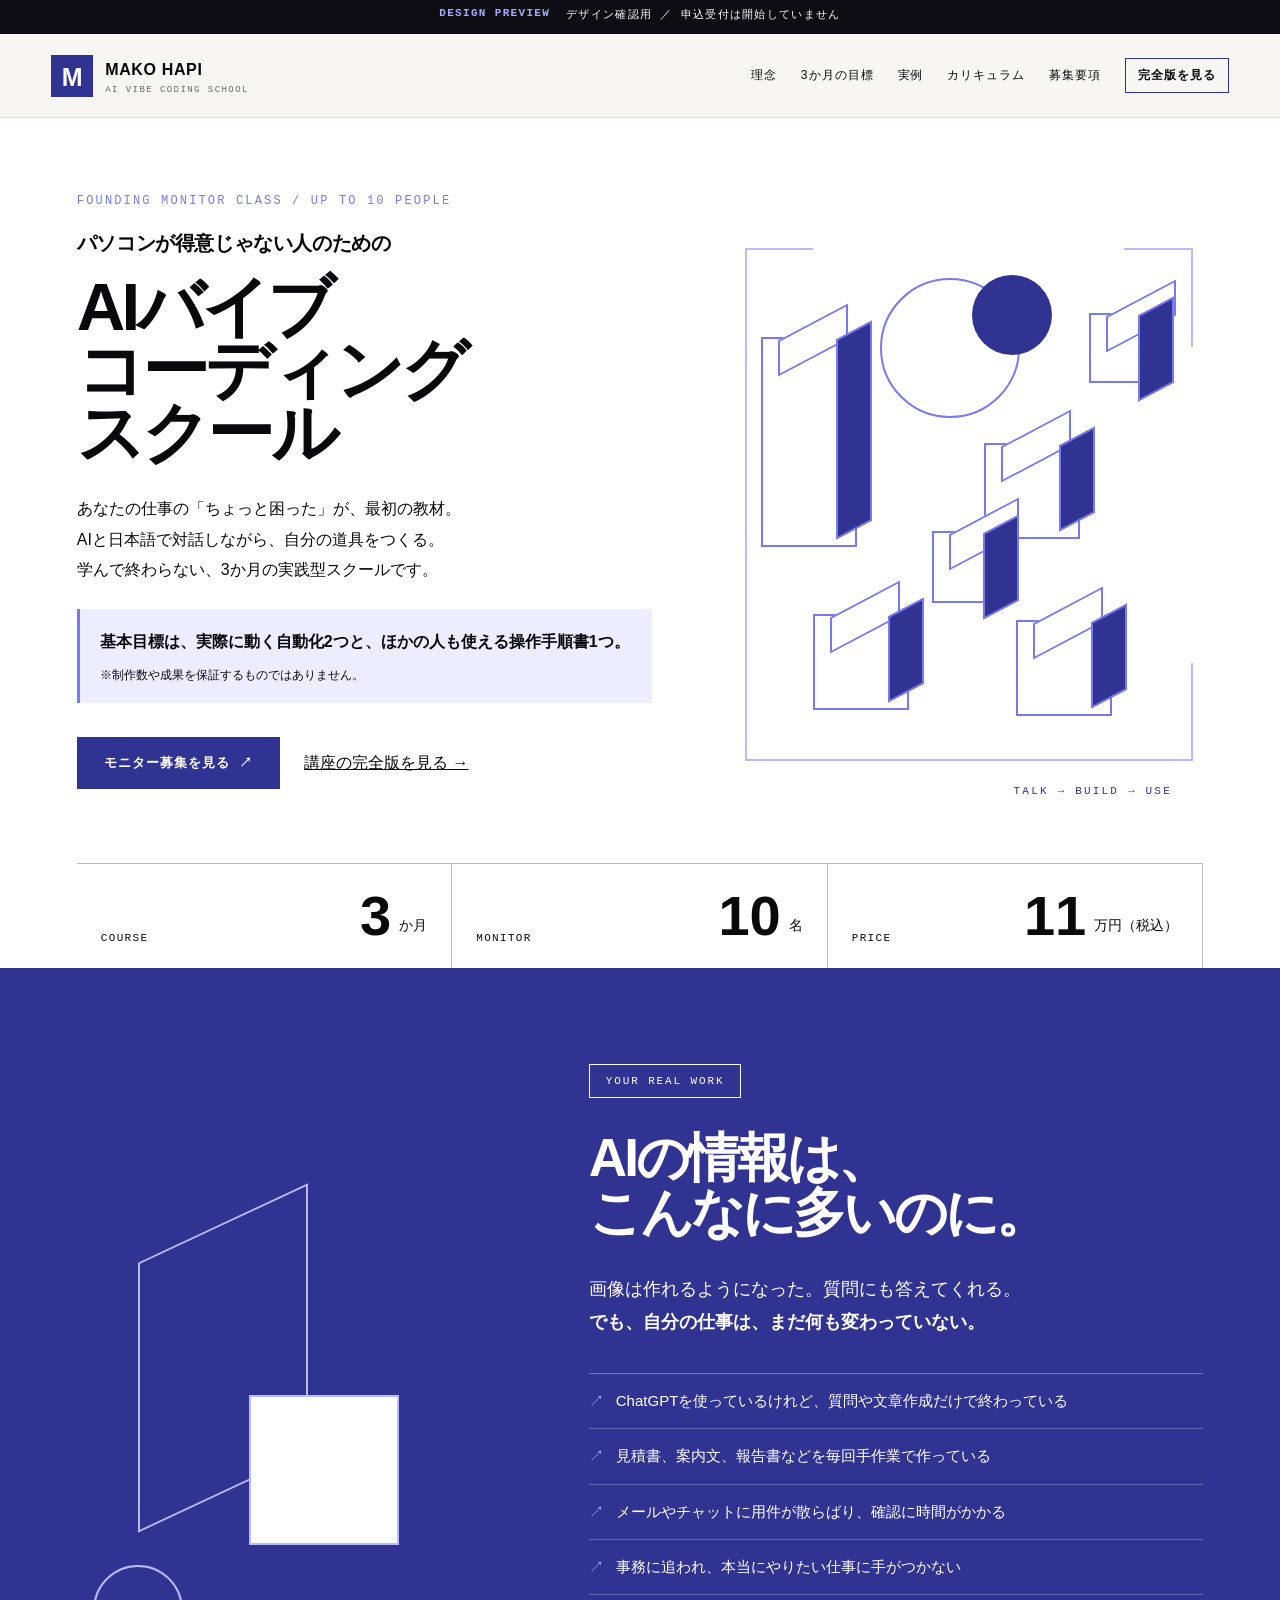
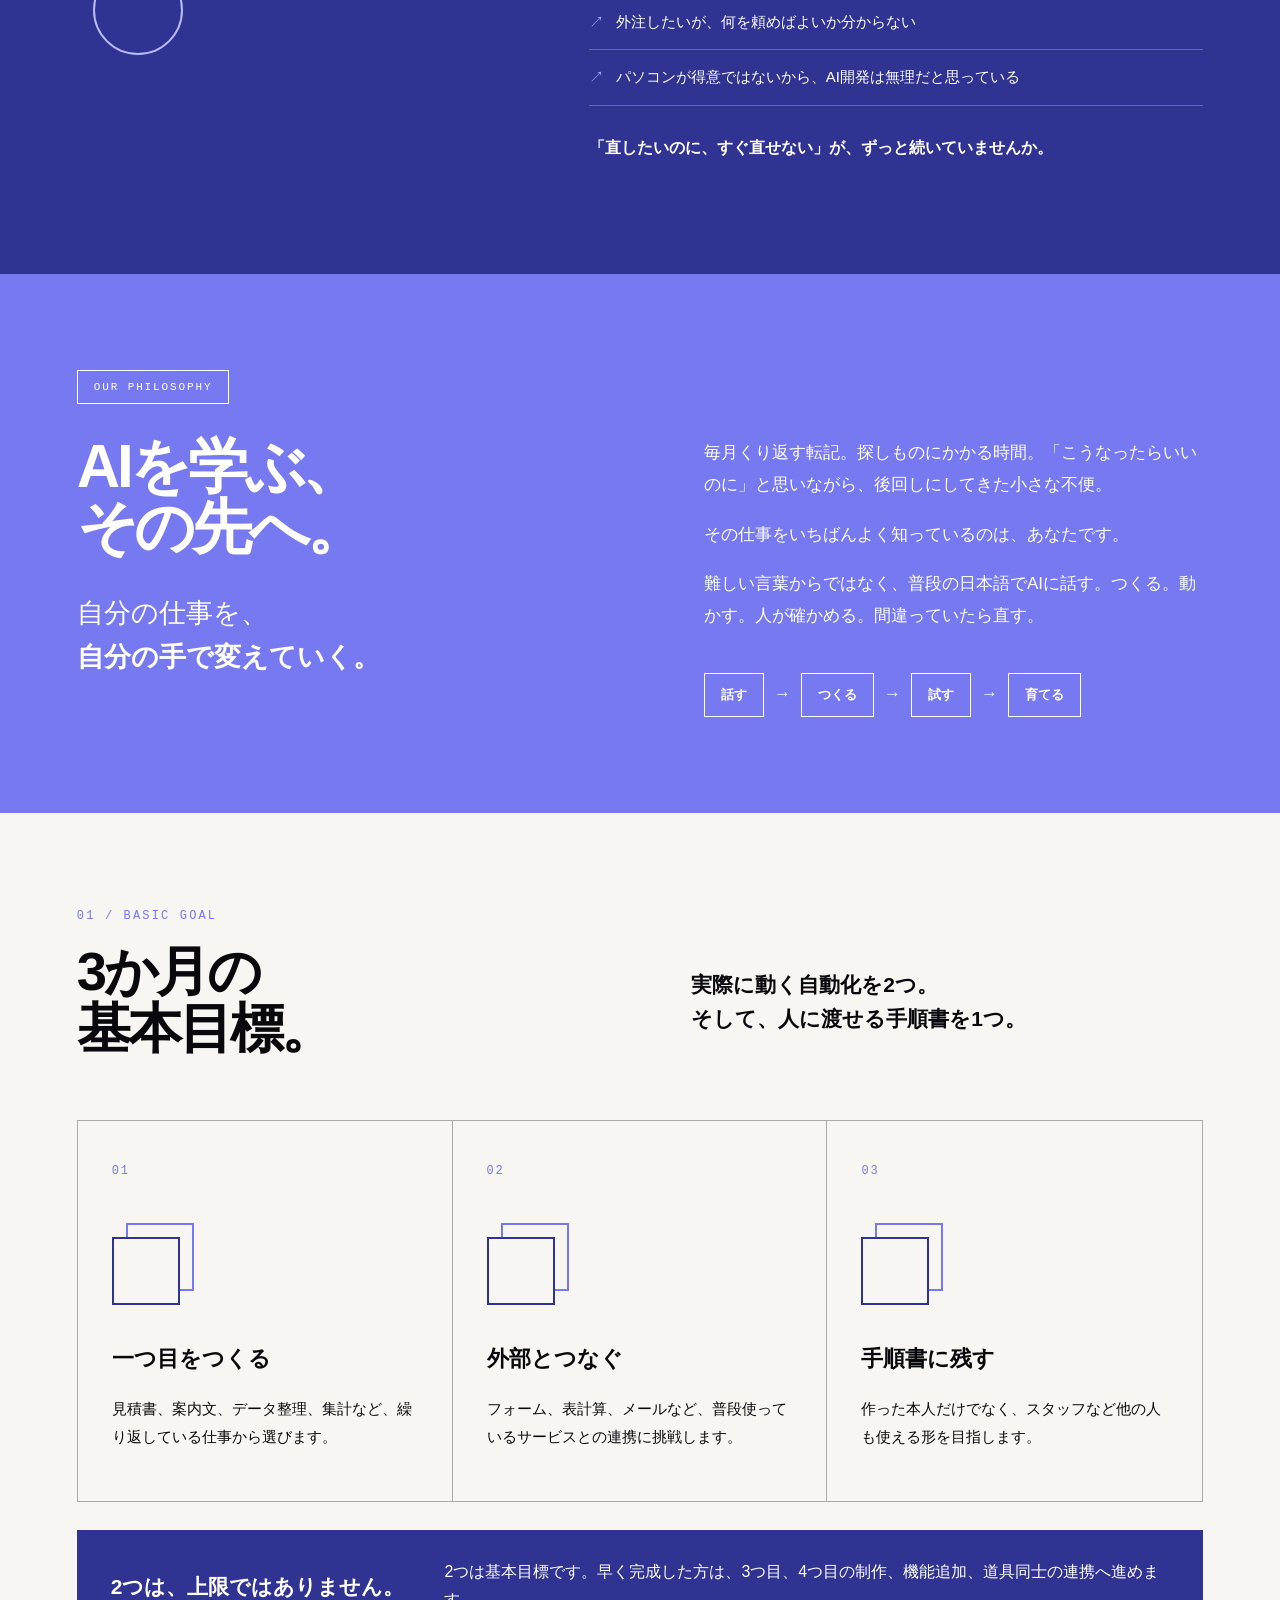
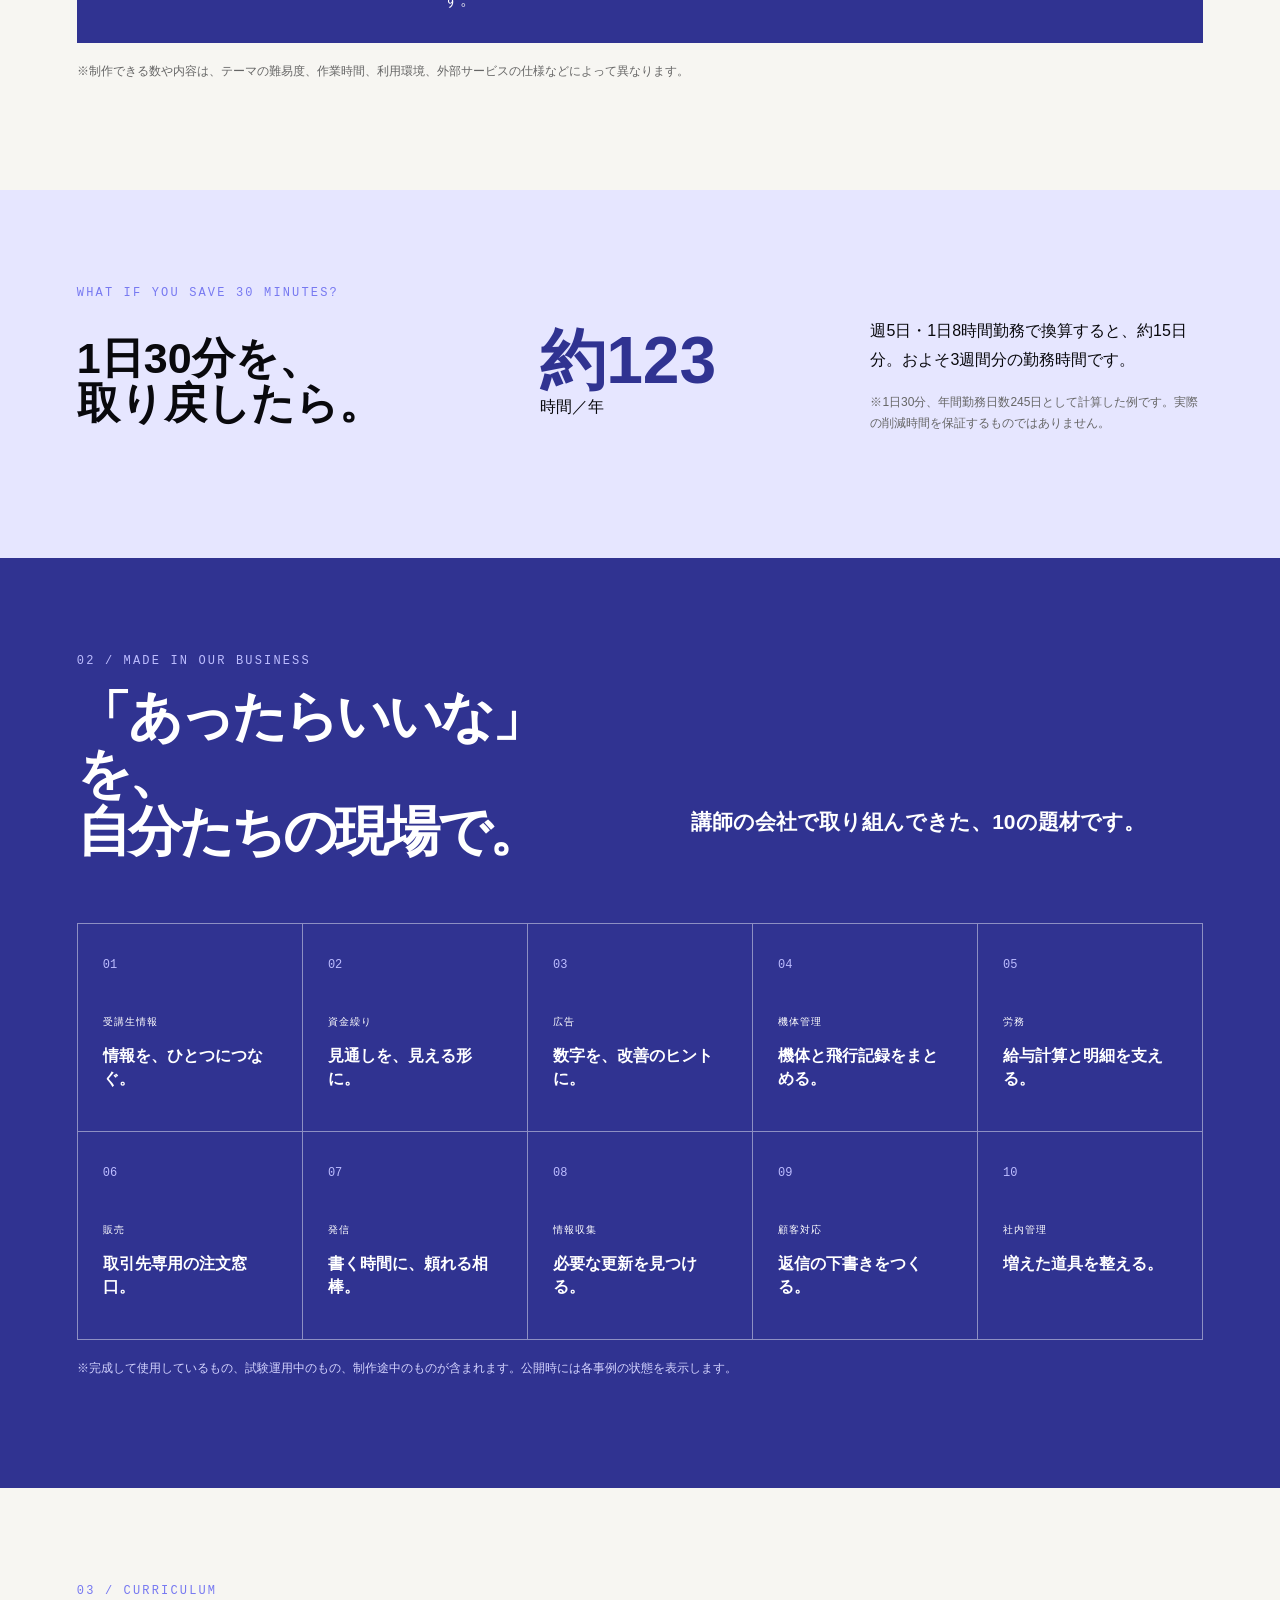
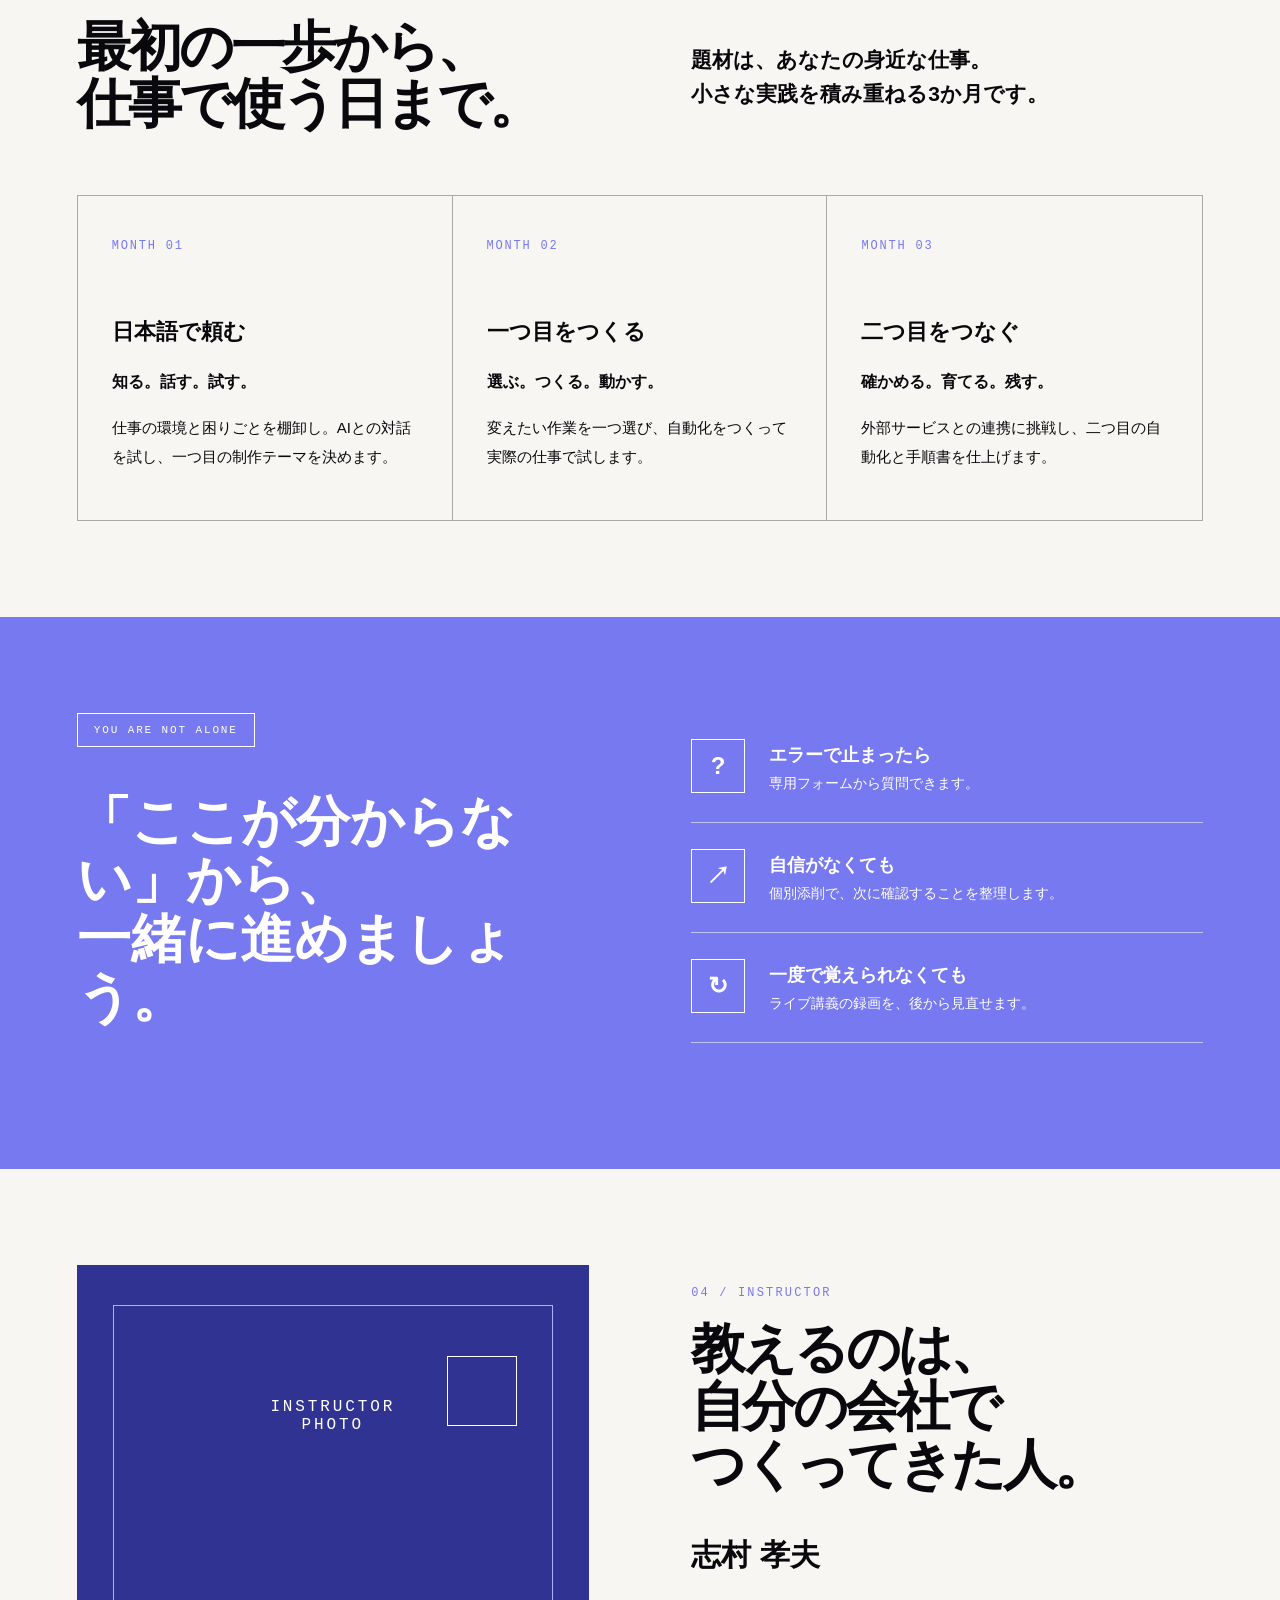
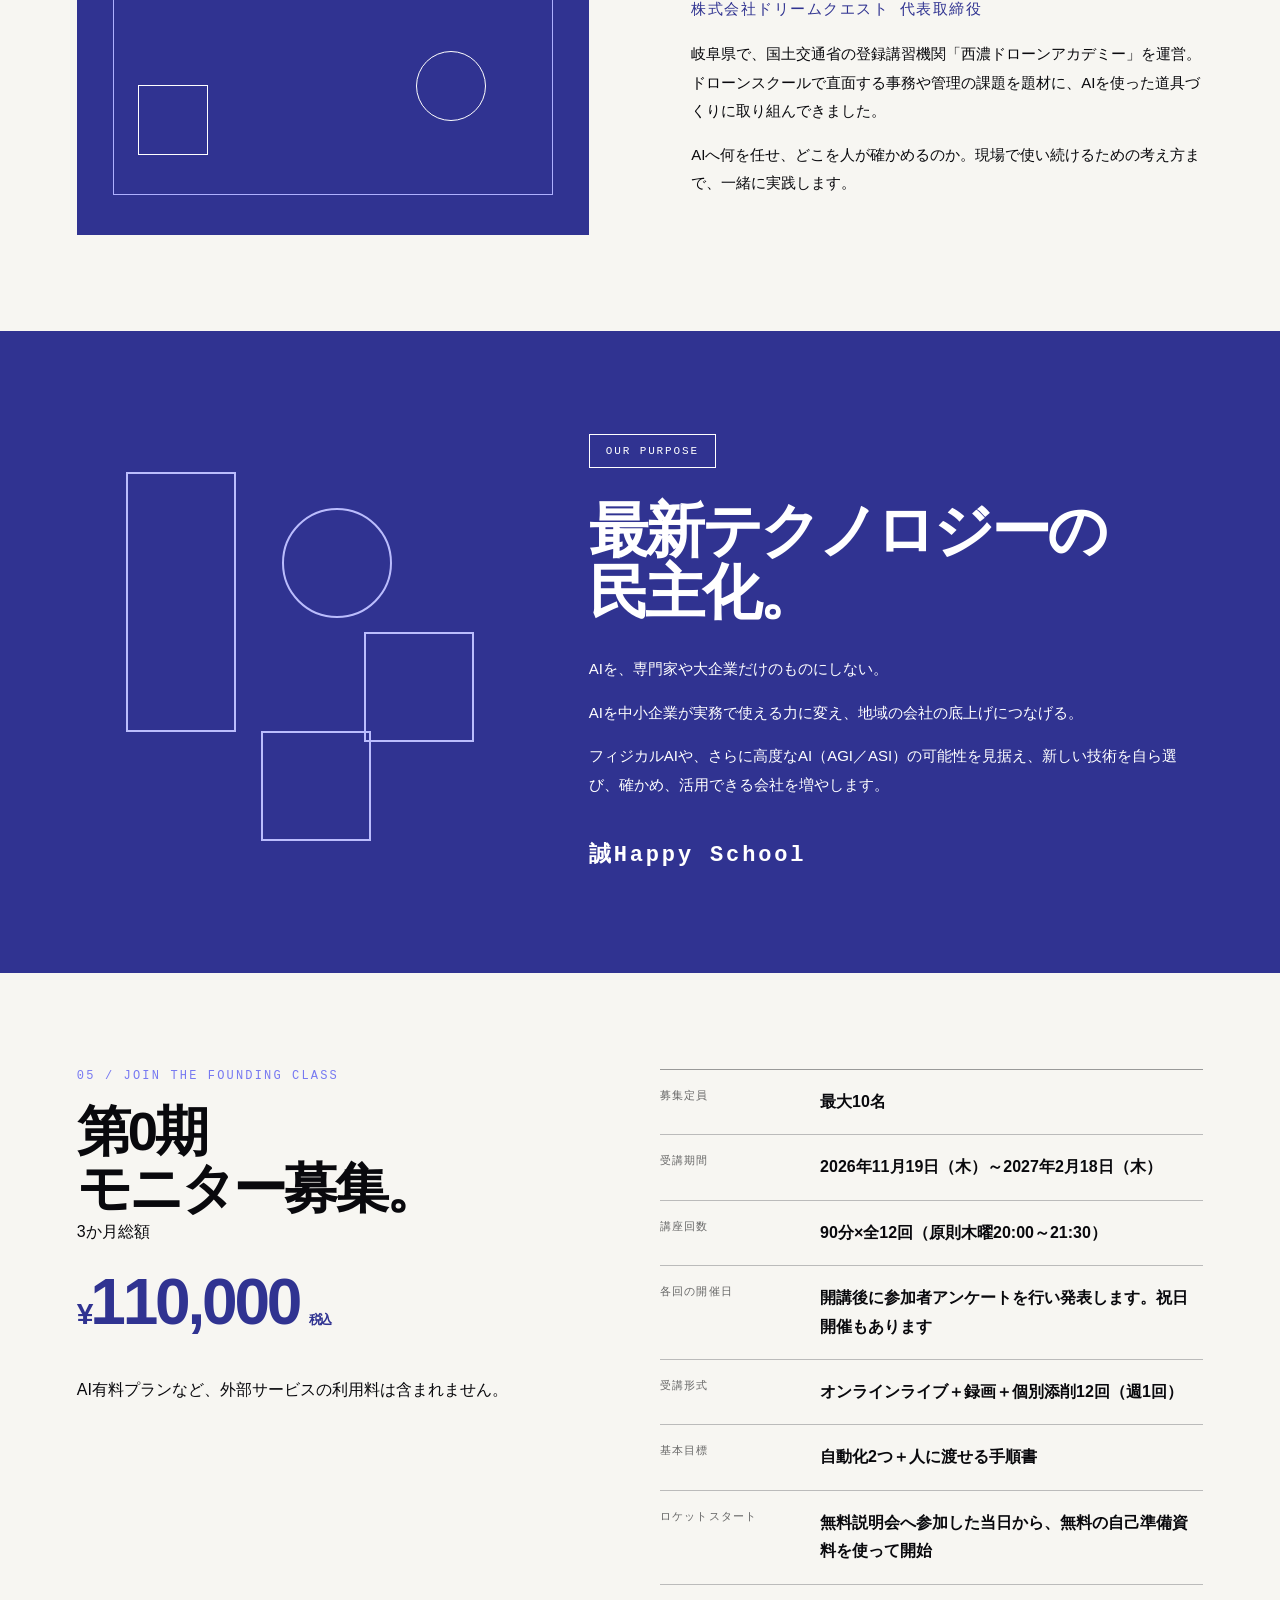
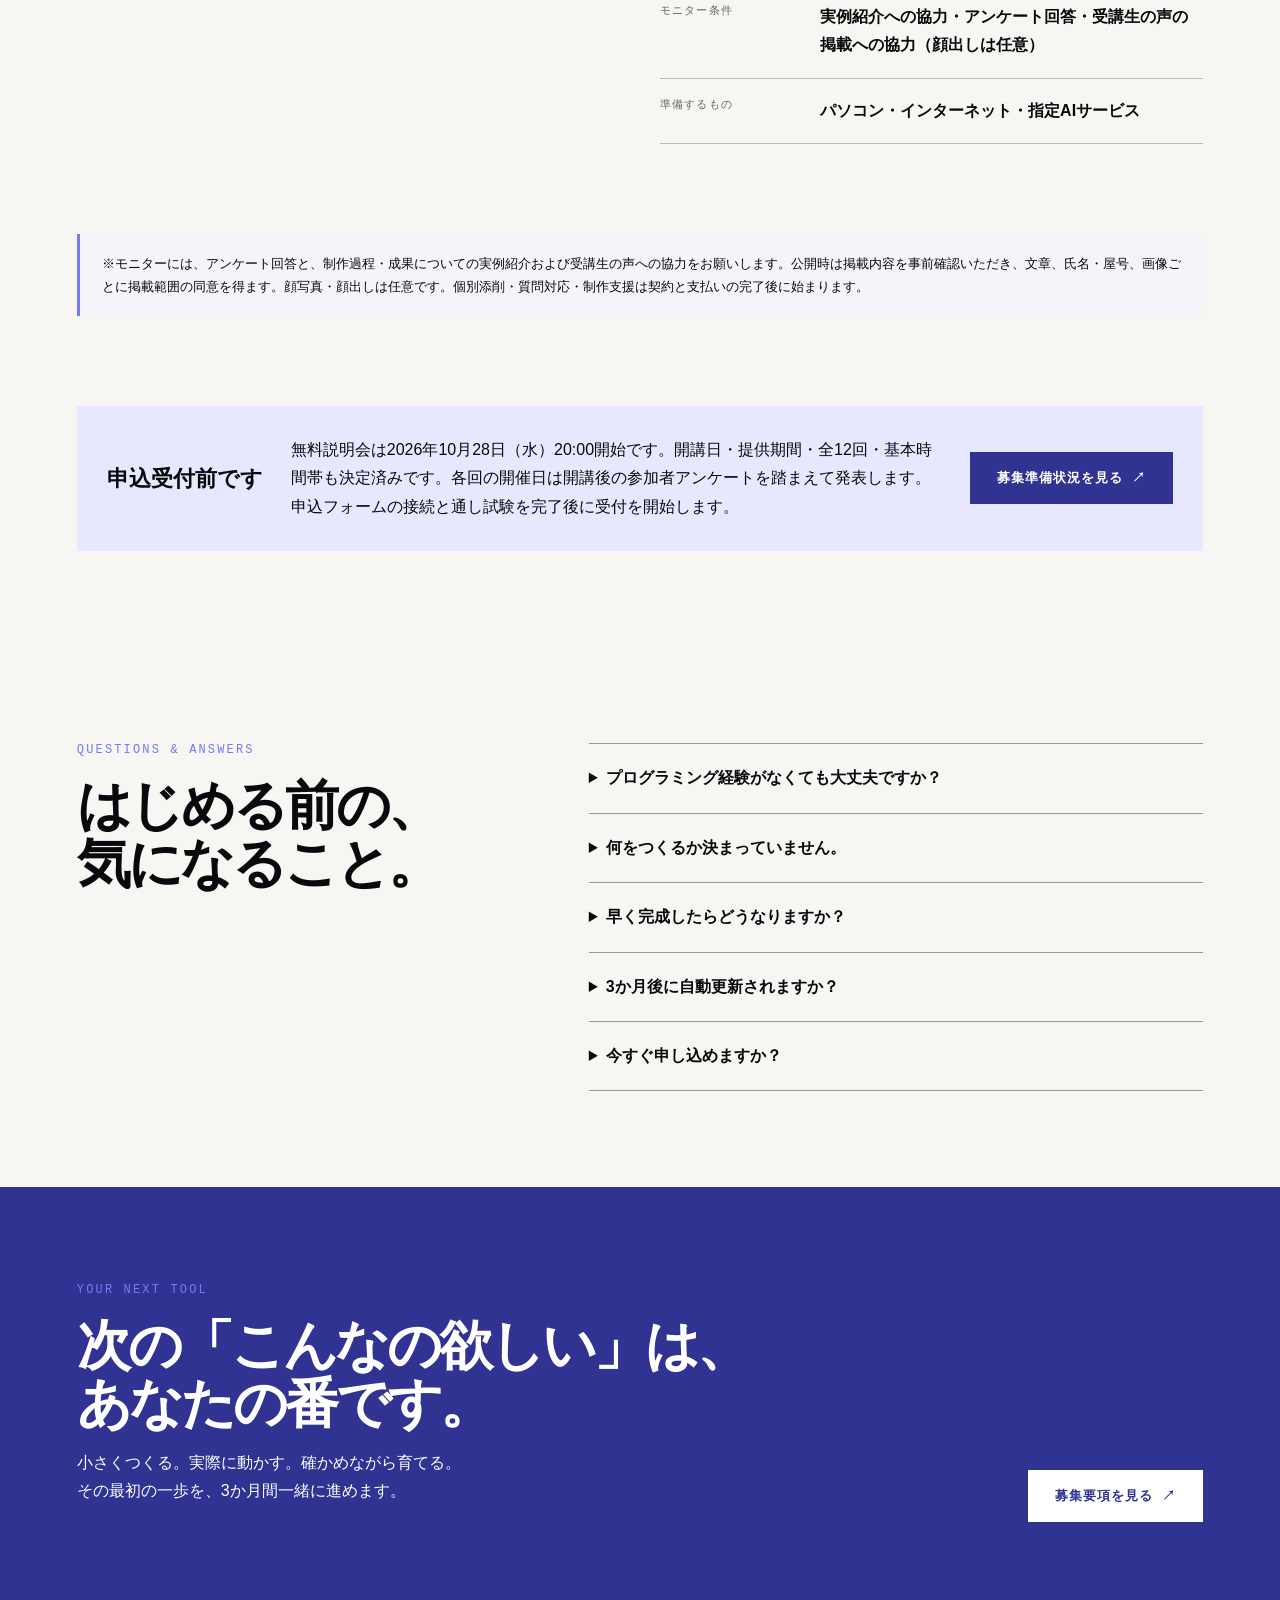
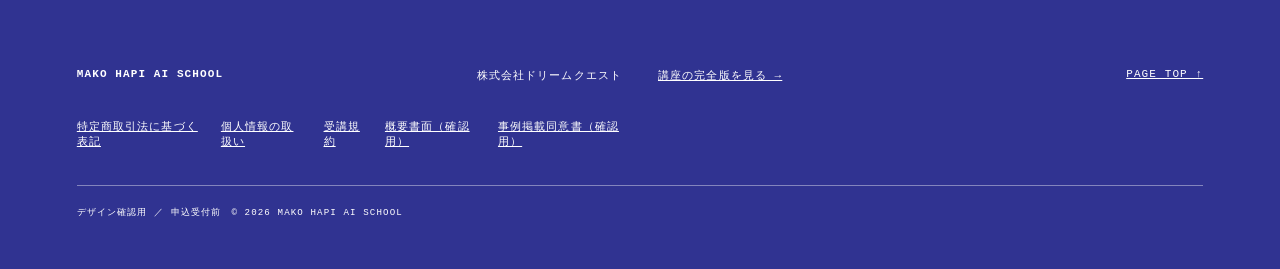
==== index.html @ fd78b81e "fix: 説明会日時と事例掲載同意の導線・検査を整合" ====
<!doctype html>
<html lang="ja">
<head>
  <meta charset="utf-8">
  <meta name="viewport" content="width=device-width,initial-scale=1">
  <meta name="robots" content="noindex,nofollow">
  <meta name="description" content="パソコンが得意じゃない人が、自分の仕事を題材にAIと道具をつくる3か月の実践型スクール。">
  <title>まこハピAIスクール｜AIバイブコーディングスクール</title>
  <link rel="stylesheet" href="design.css">
</head>
<body id="top">
  <a class="skip" href="#main">本文へ移動</a>
  <div class="preview-bar"><b>DESIGN PREVIEW</b><span>デザイン確認用 ／ 申込受付は開始していません</span></div>
  <header class="site-header">
    <a class="logo" href="#top" aria-label="まこハピAIスクール トップ"><span class="logo-mark">M</span><span><b>MAKO HAPI</b><small>AI VIBE CODING SCHOOL</small></span></a>
    <button class="menu-button" aria-expanded="false" aria-controls="main-nav">MENU ＋</button>
    <nav id="main-nav" aria-label="メインナビゲーション"><a href="#vision">理念</a><a href="#goal">3か月の目標</a><a href="#cases">実例</a><a href="#curriculum">カリキュラム</a><a href="#requirements">募集要項</a><a class="page-switch" href="complete.html">完全版を見る</a></nav>
  </header>
  <main id="main">
    <section class="hero">
      <div class="hero-copy"><div class="kicker">FOUNDING MONITOR CLASS / UP TO 10 PEOPLE</div><h1><span>パソコンが得意じゃない人のための</span>AIバイブ<br>コーディング<br>スクール</h1><p>あなたの仕事の「ちょっと困った」が、最初の教材。<br>AIと日本語で対話しながら、自分の道具をつくる。<br>学んで終わらない、3か月の実践型スクールです。</p><p class="hero-goal">基本目標は、実際に動く自動化2つと、ほかの人も使える操作手順書1つ。<small>※制作数や成果を保証するものではありません。</small></p><div class="hero-links"><a class="button" href="#requirements" data-track="lp_hero_requirements">モニター募集を見る ↗</a><a href="complete.html" data-track="lp_hero_complete">講座の完全版を見る →</a></div></div>
      <div class="cube-stage" aria-hidden="true"><div class="frame"></div><div class="ring"></div><span class="cube c1"></span><span class="cube c2"></span><span class="cube c3"></span><span class="cube c4"></span><span class="cube c5"></span><span class="cube c6"></span><div class="stage-label">TALK → BUILD → USE</div></div>
      <div class="hero-facts"><div><small>COURSE</small><span class="fact-value"><b>3</b><em>か月</em></span></div><div><small>MONITOR</small><span class="fact-value"><b>10</b><em>名</em></span></div><div><small>PRICE</small><span class="fact-value"><b>11</b><em>万円（税込）</em></span></div></div>
    </section>
    <section class="pain dark-section">
      <div class="geo-figure" aria-hidden="true"><span></span><span></span><span></span></div>
      <div class="section-copy"><div class="outlined-label">YOUR REAL WORK</div><h2>AIの情報は、<br>こんなに多いのに。</h2><p class="lead">画像は作れるようになった。質問にも答えてくれる。<br><b>でも、自分の仕事は、まだ何も変わっていない。</b></p><ul class="arrow-list"><li>ChatGPTを使っているけれど、質問や文章作成だけで終わっている</li><li>見積書、案内文、報告書などを毎回手作業で作っている</li><li>メールやチャットに用件が散らばり、確認に時間がかかる</li><li>事務に追われ、本当にやりたい仕事に手がつかない</li><li>外注したいが、何を頼めばよいか分からない</li><li>パソコンが得意ではないから、AI開発は無理だと思っている</li></ul><p class="closing-line">「直したいのに、すぐ直せない」が、ずっと続いていませんか。</p></div>
    </section>
    <section class="vision violet-section" id="vision">
      <div><div class="outlined-label">OUR PHILOSOPHY</div><h2>AIを学ぶ、<br>その先へ。</h2><p class="vision-statement">自分の仕事を、<br><b>自分の手で変えていく。</b></p></div>
      <div class="vision-copy"><p>毎月くり返す転記。探しものにかかる時間。「こうなったらいいのに」と思いながら、後回しにしてきた小さな不便。</p><p>その仕事をいちばんよく知っているのは、あなたです。</p><p>難しい言葉からではなく、普段の日本語でAIに話す。つくる。動かす。人が確かめる。間違っていたら直す。</p><div class="process"><span>話す</span><i>→</i><span>つくる</span><i>→</i><span>試す</span><i>→</i><span>育てる</span></div></div>
    </section>
    <section class="goal white-section" id="goal">
      <div class="section-title-row"><div><div class="eyebrow">01 / BASIC GOAL</div><h2>3か月の<br>基本目標。</h2></div><p>実際に動く自動化を2つ。<br>そして、人に渡せる手順書を1つ。</p></div>
      <div class="goal-grid"><article><span>01</span><div class="mini-cube"></div><h3>一つ目をつくる</h3><p>見積書、案内文、データ整理、集計など、繰り返している仕事から選びます。</p></article><article><span>02</span><div class="mini-cube"></div><h3>外部とつなぐ</h3><p>フォーム、表計算、メールなど、普段使っているサービスとの連携に挑戦します。</p></article><article><span>03</span><div class="mini-cube"></div><h3>手順書に残す</h3><p>作った本人だけでなく、スタッフなど他の人も使える形を目指します。</p></article></div>
      <div class="fast-track"><b>2つは、上限ではありません。</b><p>2つは基本目標です。早く完成した方は、3つ目、4つ目の制作、機能追加、道具同士の連携へ進めます。</p></div><p class="annotation">※制作できる数や内容は、テーマの難易度、作業時間、利用環境、外部サービスの仕様などによって異なります。</p>
    </section>
    <section class="time-band"><div><div class="eyebrow">WHAT IF YOU SAVE 30 MINUTES?</div><h2>1日30分を、<br>取り戻したら。</h2></div><div class="time-number"><b>約123</b><span>時間／年</span></div><div><p>週5日・1日8時間勤務で換算すると、約15日分。およそ3週間分の勤務時間です。</p><p class="annotation">※1日30分、年間勤務日数245日として計算した例です。実際の削減時間を保証するものではありません。</p></div></section>
    <section class="cases dark-section" id="cases">
      <div class="section-title-row light"><div><div class="eyebrow">02 / MADE IN OUR BUSINESS</div><h2 class="cases-title"><span>「あったらいいな」を、</span><span>自分たちの現場で。</span></h2></div><p>講師の会社で取り組んできた、10の題材です。</p></div>
      <div class="cases-grid"><article><b>01</b><span>受講生情報</span><h3>情報を、ひとつにつなぐ。</h3></article><article><b>02</b><span>資金繰り</span><h3>見通しを、見える形に。</h3></article><article><b>03</b><span>広告</span><h3>数字を、改善のヒントに。</h3></article><article><b>04</b><span>機体管理</span><h3>機体と飛行記録をまとめる。</h3></article><article><b>05</b><span>労務</span><h3>給与計算と明細を支える。</h3></article><article><b>06</b><span>販売</span><h3>取引先専用の注文窓口。</h3></article><article><b>07</b><span>発信</span><h3>書く時間に、頼れる相棒。</h3></article><article><b>08</b><span>情報収集</span><h3>必要な更新を見つける。</h3></article><article><b>09</b><span>顧客対応</span><h3>返信の下書きをつくる。</h3></article><article><b>10</b><span>社内管理</span><h3>増えた道具を整える。</h3></article></div><p class="annotation light-note">※完成して使用しているもの、試験運用中のもの、制作途中のものが含まれます。公開時には各事例の状態を表示します。</p>
    </section>
    <section class="curriculum white-section" id="curriculum">
      <div class="section-title-row"><div><div class="eyebrow">03 / CURRICULUM</div><h2>最初の一歩から、<br>仕事で使う日まで。</h2></div><p>題材は、あなたの身近な仕事。<br>小さな実践を積み重ねる3か月です。</p></div>
      <div class="months"><article><span>MONTH 01</span><h3>日本語で頼む</h3><b>知る。話す。試す。</b><p>仕事の環境と困りごとを棚卸し。AIとの対話を試し、一つ目の制作テーマを決めます。</p></article><article><span>MONTH 02</span><h3>一つ目をつくる</h3><b>選ぶ。つくる。動かす。</b><p>変えたい作業を一つ選び、自動化をつくって実際の仕事で試します。</p></article><article><span>MONTH 03</span><h3>二つ目をつなぐ</h3><b>確かめる。育てる。残す。</b><p>外部サービスとの連携に挑戦し、二つ目の自動化と手順書を仕上げます。</p></article></div>
    </section>
    <section class="support violet-section"><div><div class="outlined-label">YOU ARE NOT ALONE</div><h2><span>「ここが分からない」から、</span><span>一緒に進めましょう。</span></h2></div><div class="support-list"><article><b>?</b><div><h3>エラーで止まったら</h3><p>専用フォームから質問できます。</p></div></article><article><b>↗</b><div><h3>自信がなくても</h3><p>個別添削で、次に確認することを整理します。</p></div></article><article><b>↻</b><div><h3>一度で覚えられなくても</h3><p>ライブ講義の録画を、後から見直せます。</p></div></article></div></section>
    <section class="instructor white-section"><div class="portrait-placeholder" aria-label="講師写真の掲載予定位置"><span>INSTRUCTOR<br>PHOTO</span><div class="portrait-cubes"><i></i><i></i><i></i></div></div><div class="instructor-copy"><div class="eyebrow">04 / INSTRUCTOR</div><h2>教えるのは、<br>自分の会社で<br>つくってきた人。</h2><h3>志村 孝夫</h3><p class="role">株式会社ドリームクエスト 代表取締役</p><p>岐阜県で、国土交通省の登録講習機関「西濃ドローンアカデミー」を運営。ドローンスクールで直面する事務や管理の課題を題材に、AIを使った道具づくりに取り組んできました。</p><p>AIへ何を任せ、どこを人が確かめるのか。現場で使い続けるための考え方まで、一緒に実践します。</p></div></section>
    <section class="purpose dark-section"><div class="purpose-mark" aria-hidden="true"><span></span><span></span><span></span><span></span></div><div><div class="outlined-label">OUR PURPOSE</div><h2>最新テクノロジーの<br>民主化。</h2><p>AIを、専門家や大企業だけのものにしない。</p><p>AIを中小企業が実務で使える力に変え、地域の会社の底上げにつなげる。</p><p>フィジカルAIや、さらに高度なAI（AGI／ASI）の可能性を見据え、新しい技術を自ら選び、確かめ、活用できる会社を増やします。</p><div class="purpose-sign">誠Happy School</div></div></section>
    <section class="requirements white-section" id="requirements">
      <div class="price-side"><div class="eyebrow">05 / JOIN THE FOUNDING CLASS</div><h2>第0期<br>モニター募集。</h2><span>3か月総額</span><div class="price"><small>¥</small>110,000<em>税込</em></div><p>AI有料プランなど、外部サービスの利用料は含まれません。</p></div>
      <dl><div><dt>募集定員</dt><dd>最大10名</dd></div><div><dt>受講期間</dt><dd>2026年11月19日（木）～2027年2月18日（木）</dd></div><div><dt>講座回数</dt><dd>90分×全12回（原則木曜20:00～21:30）</dd></div><div><dt>各回の開催日</dt><dd>開講後に参加者アンケートを行い発表します。祝日開催もあります</dd></div><div><dt>受講形式</dt><dd>オンラインライブ＋録画＋個別添削12回（週1回）</dd></div><div><dt>基本目標</dt><dd>自動化2つ＋人に渡せる手順書</dd></div><div><dt>ロケットスタート</dt><dd>無料説明会へ参加した当日から、無料の自己準備資料を使って開始</dd></div><div><dt>モニター条件</dt><dd>実例紹介への協力・アンケート回答・受講生の声の掲載への協力（顔出しは任意）</dd></div><div><dt>準備するもの</dt><dd>パソコン・インターネット・指定AIサービス</dd></div></dl>
      <p class="consent-note">※モニターには、アンケート回答と、制作過程・成果についての実例紹介および受講生の声への協力をお願いします。公開時は掲載内容を事前確認いただき、文章、氏名・屋号、画像ごとに掲載範囲の同意を得ます。顔写真・顔出しは任意です。個別添削・質問対応・制作支援は契約と支払いの完了後に始まります。</p>
      <div class="requirements-note"><b>申込受付前です</b><p>無料説明会は2026年10月28日（水）20:00開始です。開講日・提供期間・全12回・基本時間帯も決定済みです。各回の開催日は開講後の参加者アンケートを踏まえて発表します。申込フォームの接続と通し試験を完了後に受付を開始します。</p><button class="button" id="apply-button" data-track="lp_preview_status">募集準備状況を見る ↗</button></div>
    </section>
    <section class="faq white-section"><div><div class="eyebrow">QUESTIONS & ANSWERS</div><h2>はじめる前の、<br>気になること。</h2></div><div><details><summary>プログラミング経験がなくても大丈夫ですか？</summary><p>専門的なプログラミング経験は前提にしていません。日本語でAIに頼むところから始めます。文字入力やファイル保存などの基本操作は必要です。</p></details><details><summary>何をつくるか決まっていません。</summary><p>毎月繰り返している作業や、手間に感じていることを棚卸しするところから始めます。</p></details><details><summary>早く完成したらどうなりますか？</summary><p>2つは上限ではありません。3つ目以降の制作、機能追加、外部サービスとの連携へ進めます。</p></details><details><summary>3か月後に自動更新されますか？</summary><p>自動更新はありません。希望する方だけ、別途「卒業後サポート」へ申し込みます。</p></details><details><summary>今すぐ申し込めますか？</summary><p>現在はデザイン確認用です。日程・募集条件・必要書面を整えてから申込受付を開始します。</p></details></div></section>
    <section class="final-cta dark-section" id="entry"><div><div class="eyebrow">YOUR NEXT TOOL</div><h2>次の「こんなの欲しい」は、<br>あなたの番です。</h2><p>小さくつくる。実際に動かす。確かめながら育てる。<br>その最初の一歩を、3か月間一緒に進めます。</p></div><a class="button light-button" href="#requirements">募集要項を見る ↗</a></section>
  </main>
  <footer><div><b>MAKO HAPI AI SCHOOL</b><span>株式会社ドリームクエスト</span></div><div><a href="complete.html">講座の完全版を見る →</a><a href="#top">PAGE TOP ↑</a></div><div><a href="tokushoho.html">特定商取引法に基づく表記</a><a href="privacy.html">個人情報の取扱い</a><a href="terms.html">受講規約</a><a href="gaiyo_shomen.html">概要書面（確認用）</a><a href="monitor_consent.html">事例掲載同意書（確認用）</a></div><small>デザイン確認用 ／ 申込受付前　© 2026 MAKO HAPI AI SCHOOL</small></footer>
  <dialog id="preview-dialog"><div class="eyebrow">DESIGN PREVIEW</div><h2>申込受付は、まだ始まっていません。</h2><p>無料説明会は2026年10月28日（水）20:00開始です。各回の開催日は開講後の参加者アンケートを踏まえて発表します。申込・決済導線の通し試験を終えてから受付を開始します。</p><p><a href="application-flow.html" data-track="lp_dialog_flow">申込準備の流れを見る →</a></p><form method="dialog"><button class="button">ページに戻る ↗</button></form></dialog>
  <script>
    const menuButton=document.querySelector('.menu-button'),navigation=document.querySelector('#main-nav');
    menuButton.addEventListener('click',()=>{const open=menuButton.getAttribute('aria-expanded')!=='true';menuButton.setAttribute('aria-expanded',String(open));navigation.classList.toggle('open',open);menuButton.textContent=open?'CLOSE −':'MENU ＋';});
    navigation.querySelectorAll('a').forEach(a=>a.addEventListener('click',()=>{navigation.classList.remove('open');menuButton.setAttribute('aria-expanded','false');menuButton.textContent='MENU ＋';}));
    const dialog=document.querySelector('#preview-dialog');document.querySelector('#apply-button').addEventListener('click',()=>dialog.showModal());
  </script>
  <script src="measurement.js"></script>
</body>
</html>
---- design.css ----
:root{--ink:#09090d;--navy:#303391;--violet:#7779f1;--paper:#f7f6f2;--white:#fff;--line:#b8b9ff;--mono:"Courier New",ui-monospace,monospace;--sans:Arial,"Noto Sans JP",sans-serif}
*{box-sizing:border-box}html{scroll-behavior:smooth}body{margin:0;background:var(--paper);color:var(--ink);font-family:var(--sans);line-height:1.7}a{color:inherit}.skip{position:fixed;left:12px;top:-80px;z-index:99;background:#fff;padding:10px}.skip:focus{top:10px}.preview-bar{min-height:34px;padding:7px 4vw;background:#0d0d13;color:#fff;display:flex;justify-content:center;gap:16px;font:11px var(--mono);letter-spacing:.12em}.preview-bar b{color:#a9aaff}.site-header{height:84px;padding:0 4vw;display:flex;align-items:center;justify-content:space-between;background:var(--paper);border-bottom:1px solid #d8d7d2;position:relative;z-index:10}.logo{text-decoration:none;display:flex;align-items:center;gap:12px}.logo-mark{display:grid;place-items:center;width:42px;height:42px;background:var(--navy);color:white;font-size:25px;font-weight:900}.logo b{display:block;font-size:16px;letter-spacing:.04em}.logo small{display:block;font:9px var(--mono);letter-spacing:.16em;color:#666}.site-header nav{display:flex;align-items:center;gap:24px;font:12px var(--mono);letter-spacing:.08em}.site-header nav a{text-decoration:none}.menu-button{display:none;border:0;background:none;font:12px var(--mono)}
.hero{min-height:850px;padding:88px 6vw 0;display:grid;grid-template-columns:1.05fr .95fr;grid-template-rows:1fr auto;gap:30px;background:#fff}.kicker,.eyebrow{font:12px var(--mono);letter-spacing:.18em;color:var(--violet);text-transform:uppercase}.hero h1{margin:22px 0 30px;font-size:clamp(56px,6vw,102px);line-height:.88;letter-spacing:-.065em}.hero h1 span{display:block;margin-bottom:18px;font-size:clamp(18px,1.8vw,28px);line-height:1.2;letter-spacing:-.02em}.hero-copy>p{font-size:17px}.hero-links{display:flex;align-items:center;gap:24px;margin-top:34px}.button{display:inline-flex;align-items:center;justify-content:center;min-height:52px;padding:0 26px;border:1px solid var(--navy);background:var(--navy);color:#fff;text-decoration:none;font:700 13px var(--mono);letter-spacing:.08em;cursor:pointer}.cube-stage{position:relative;min-height:590px;align-self:center}.frame{position:absolute;inset:5% 2% 8% 12%;border:2px solid var(--line)}.frame:before,.frame:after{content:"";position:absolute;background:#fff}.frame:before{width:70%;height:8px;left:15%;top:-5px}.frame:after{width:8px;height:62%;right:-5px;top:19%}.ring{position:absolute;width:140px;height:140px;border:2px solid var(--violet);border-radius:50%;left:38%;top:10%}.ring:after{content:"";position:absolute;width:80px;height:80px;border-radius:50%;background:var(--navy);right:-34px;top:-5px}.cube{position:absolute;width:96px;height:96px;border:2px solid var(--violet);background:#fff}.cube:before{content:"";position:absolute;left:15px;top:-17px;width:66px;height:32px;border:2px solid var(--violet);transform:skewY(-28deg);background:#fff}.cube:after{content:"";position:absolute;right:-17px;top:-9px;width:32px;height:82px;border:2px solid var(--violet);transform:skewY(-28deg);background:var(--navy)}.c1{left:15%;top:20%;height:210px}.c1:after{height:196px}.c2{left:58%;top:38%}.c3{left:25%;top:67%}.c4{left:64%;top:68%}.c5{left:48%;top:53%;width:72px;height:72px}.c6{left:78%;top:16%;width:70px;height:70px}.stage-label{position:absolute;right:6%;bottom:2%;font:11px var(--mono);letter-spacing:.2em;color:var(--navy)}.hero-facts{grid-column:1/-1;display:grid;grid-template-columns:repeat(3,1fr);border-top:1px solid #bbb}.hero-facts>div{padding:24px;border-right:1px solid #bbb;display:flex;align-items:end;gap:8px}.hero-facts small{margin-right:auto;font:11px var(--mono);letter-spacing:.12em}.hero-facts b{font-size:56px;line-height:1}.hero-facts span{font-size:14px;margin-bottom:6px}
.dark-section,.violet-section,.white-section,.time-band{padding:110px 6vw}.dark-section{background:var(--navy);color:#fff}.violet-section{background:var(--violet);color:#fff}.outlined-label{border:1px solid currentColor;padding:10px 16px;display:inline-block;font:11px var(--mono);letter-spacing:.17em}.pain{display:grid;grid-template-columns:.8fr 1.2fr;gap:8vw;align-items:center}.pain h2,.vision h2,.purpose h2{font-size:clamp(48px,6vw,86px);line-height:.96;letter-spacing:-.055em;margin:32px 0}.pain .lead{font-size:20px;margin:0 0 34px}.arrow-list{list-style:none;padding:0;margin:0;border-top:1px solid rgba(255,255,255,.35)}.arrow-list li{padding:14px 0 14px 27px;border-bottom:1px solid rgba(255,255,255,.25);position:relative}.arrow-list li:before{content:"↗";position:absolute;left:0;color:#a9aaff}.closing-line{font-weight:700;margin-top:28px}.geo-figure{height:520px;position:relative}.geo-figure span{position:absolute;border:2px solid #b9baff}.geo-figure span:nth-child(1){width:170px;height:270px;left:15%;top:12%;transform:skewY(-25deg)}.geo-figure span:nth-child(2){width:150px;height:150px;left:42%;top:45%;background:#fff}.geo-figure span:nth-child(3){width:90px;height:90px;left:4%;bottom:5%;border-radius:50%}
.vision{display:grid;grid-template-columns:1fr 1fr;gap:10vw}.vision-statement{font-size:30px}.vision-copy{font-size:19px;padding-top:50px}.process{display:flex;align-items:center;flex-wrap:wrap;gap:10px;margin-top:40px}.process span{border:1px solid #fff;padding:12px 16px;font:700 13px var(--mono)}.process i{font-style:normal}.section-title-row{display:grid;grid-template-columns:1fr 1fr;gap:8vw;align-items:end;margin-bottom:62px}.section-title-row h2,.instructor h2,.requirements h2,.faq h2,.final-cta h2{font-size:clamp(42px,5vw,76px);line-height:1;letter-spacing:-.055em;margin:20px 0 0}.section-title-row>p{font-size:24px;font-weight:700}.goal-grid,.months{display:grid;grid-template-columns:repeat(3,1fr);border:1px solid #aaa}.goal-grid article,.months article{padding:34px;min-height:350px;border-right:1px solid #aaa}.goal-grid article:last-child,.months article:last-child{border:0}.goal-grid article>span,.months article>span{font:12px var(--mono);letter-spacing:.15em;color:var(--violet)}.goal-grid h3,.months h3{font-size:25px;line-height:1.25}.mini-cube{width:68px;height:68px;margin:54px 0 40px;border:2px solid var(--navy);box-shadow:14px -14px 0 -2px var(--paper),14px -14px 0 0 var(--violet)}.fast-track{margin-top:28px;padding:28px 34px;background:var(--navy);color:#fff;display:flex;gap:40px;align-items:center}.fast-track b{font-size:24px;white-space:nowrap}.fast-track p{margin:0}.annotation{font-size:12px;color:#666;margin-top:18px}.time-band{display:grid;grid-template-columns:1.2fr .8fr 1fr;gap:5vw;background:#e6e6ff;align-items:center}.time-band h2{font-size:48px;line-height:1.05}.time-number b{font-size:74px;color:var(--navy);line-height:1}.time-number span{display:block}.section-title-row.light .eyebrow{color:#bdbdff}.cases-grid{display:grid;grid-template-columns:repeat(5,1fr);border-top:1px solid rgba(255,255,255,.45);border-left:1px solid rgba(255,255,255,.45)}.cases-grid article{padding:25px;min-height:215px;border-right:1px solid rgba(255,255,255,.45);border-bottom:1px solid rgba(255,255,255,.45)}.cases-grid b{font:12px var(--mono);color:#bdbdff}.cases-grid span{display:block;margin-top:38px;font:10px var(--mono);letter-spacing:.1em}.cases-grid h3{font-size:18px;line-height:1.4}.light-note{color:#d4d4ff}.months article{min-height:320px}.months h3{margin-top:60px}.months b{display:block;margin-bottom:18px}.support{display:grid;grid-template-columns:1fr 1fr;gap:8vw}.support h2{font-size:clamp(42px,5vw,70px);line-height:1.05}.support-list article{display:flex;gap:24px;padding:26px 0;border-bottom:1px solid rgba(255,255,255,.55)}.support-list article>b{display:grid;place-items:center;width:54px;height:54px;border:1px solid #fff;font-size:24px}.support-list h3,.support-list p{margin:0}.instructor{display:grid;grid-template-columns:1fr 1fr;gap:8vw;align-items:center}.portrait-placeholder{min-height:570px;background:var(--navy);color:#fff;display:grid;place-items:center;position:relative;font:16px var(--mono);letter-spacing:.18em;text-align:center}.portrait-placeholder:before{content:"";position:absolute;inset:7%;border:1px solid #aeb0ff}.portrait-cubes i{position:absolute;width:70px;height:70px;border:1px solid #fff}.portrait-cubes i:nth-child(1){left:12%;bottom:14%}.portrait-cubes i:nth-child(2){right:14%;top:16%}.portrait-cubes i:nth-child(3){right:20%;bottom:20%;border-radius:50%}.instructor-copy h3{font-size:30px;margin:35px 0 0}.role{font:12px var(--mono);letter-spacing:.1em;color:var(--navy)}.purpose{display:grid;grid-template-columns:.8fr 1.2fr;gap:8vw;align-items:center}.purpose>div:last-child>p{font-size:19px;max-width:720px}.purpose-sign{font:700 22px var(--mono);letter-spacing:.13em;margin-top:40px}.purpose-mark{height:450px;position:relative}.purpose-mark span{position:absolute;border:2px solid #bbbdfd;width:110px;height:110px}.purpose-mark span:nth-child(1){left:12%;top:10%;height:260px}.purpose-mark span:nth-child(2){left:50%;top:18%;border-radius:50%}.purpose-mark span:nth-child(3){left:45%;bottom:8%}.purpose-mark span:nth-child(4){right:3%;bottom:30%}
.requirements{display:grid;grid-template-columns:1fr 1.1fr;gap:7vw}.price-side .price{font-size:72px;font-weight:900;letter-spacing:-.05em;color:var(--navy)}.price small{font-size:30px}.price em{font-size:13px;font-style:normal;margin-left:10px}.requirements dl{margin:0;border-top:1px solid #999}.requirements dl>div{display:grid;grid-template-columns:140px 1fr;gap:20px;padding:18px 0;border-bottom:1px solid #bbb}.requirements dt{font:11px var(--mono);letter-spacing:.1em;color:#666}.requirements dd{margin:0;font-weight:700}.requirements-note{grid-column:1/-1;padding:30px;background:#e7e7ff;display:flex;align-items:center;gap:28px}.requirements-note>b{font-size:22px}.requirements-note p{margin:0;flex:1}.faq{display:grid;grid-template-columns:.8fr 1.2fr;gap:8vw;padding-top:70px}.faq details{border-top:1px solid #999;padding:20px 0}.faq details:last-child{border-bottom:1px solid #999}.faq summary{font-weight:700;cursor:pointer}.faq details p{padding-left:24px}.final-cta{display:flex;align-items:end;justify-content:space-between;gap:40px}.light-button{background:#fff;color:var(--navy);border-color:#fff}footer{background:var(--navy);color:#fff;padding:50px 6vw;display:grid;grid-template-columns:1fr 1fr;gap:36px;font:11px var(--mono);letter-spacing:.1em}footer>div{display:flex;justify-content:space-between;gap:20px}footer a{color:#fff}footer small{grid-column:1/-1;border-top:1px solid rgba(255,255,255,.4);padding-top:20px}dialog{max-width:600px;border:0;padding:42px;box-shadow:0 20px 80px #0008}dialog::backdrop{background:#191a64cc}
@media(max-width:900px){.site-header nav{display:none;position:absolute;top:84px;left:0;right:0;background:#fff;padding:20px 4vw;flex-direction:column;align-items:flex-start;border-bottom:1px solid #aaa}.site-header nav.open{display:flex}.menu-button{display:block}.hero{grid-template-columns:1fr;padding-top:60px}.cube-stage{min-height:480px}.hero-facts{grid-template-columns:1fr}.hero-facts>div{border-right:0;border-bottom:1px solid #bbb}.pain,.vision,.support,.instructor,.purpose,.requirements,.faq{grid-template-columns:1fr}.geo-figure,.purpose-mark{height:330px}.goal-grid,.months{grid-template-columns:1fr}.goal-grid article,.months article{border-right:0;border-bottom:1px solid #aaa;min-height:260px}.cases-grid{grid-template-columns:repeat(2,1fr)}.time-band{grid-template-columns:1fr}.requirements-note{grid-column:auto;align-items:flex-start;flex-direction:column}.final-cta{align-items:flex-start;flex-direction:column}.section-title-row{grid-template-columns:1fr;gap:20px}}
@media(max-width:560px){.preview-bar{justify-content:flex-start;overflow:hidden;white-space:nowrap}.preview-bar span{display:none}.site-header{height:70px}.logo small{display:none}.hero{padding:48px 22px 0;min-height:auto}.hero h1{font-size:48px}.hero h1 span{font-size:16px}.hero-copy>p{font-size:15px}.hero-links{align-items:flex-start;flex-direction:column}.cube-stage{min-height:380px}.cube{transform:scale(.72)}.hero-facts>div{padding:18px}.dark-section,.violet-section,.white-section,.time-band{padding:72px 22px}.pain h2,.vision h2,.purpose h2,.section-title-row h2,.instructor h2,.requirements h2,.faq h2,.final-cta h2{font-size:42px}.pain .lead,.vision-copy,.section-title-row>p{font-size:17px}.geo-figure{height:250px}.goal-grid article,.months article{padding:26px}.fast-track{align-items:flex-start;flex-direction:column;gap:8px}.fast-track b{white-space:normal}.cases-grid{grid-template-columns:1fr}.cases-grid article{min-height:155px}.section-title-row{margin-bottom:38px}.portrait-placeholder{min-height:400px}.requirements dl>div{grid-template-columns:1fr;gap:4px}.price-side .price{font-size:54px}.final-cta{padding-bottom:90px}footer{grid-template-columns:1fr}footer>div{flex-direction:column}footer small{grid-column:auto}}
/* Typography refinement: keep the poster-like mood while improving long-form reading. */
body{font-size:16px;line-height:1.78;overflow-x:hidden}
.hero{padding-top:76px}
.hero h1{font-size:clamp(50px,5.25vw,84px);line-height:.94;letter-spacing:-.055em}
.hero h1 span{font-size:clamp(17px,1.55vw,24px);line-height:1.35}
.hero-copy>p{font-size:16px;line-height:1.9}
.pain h2{font-size:clamp(40px,4.15vw,64px);line-height:1.04}
.vision h2,.purpose h2{font-size:clamp(42px,4.7vw,72px);line-height:1.02}
.section-title-row h2,.instructor h2,.requirements h2,.faq h2,.final-cta h2{font-size:clamp(38px,4.25vw,66px);line-height:1.06}
.section-title-row>p{font-size:21px;line-height:1.65}
.cases-title span{display:block}
.pain .lead{font-size:18px;line-height:1.85}
.arrow-list li{font-size:15px;line-height:1.75}
.vision-statement{font-size:27px;line-height:1.65}
.vision-copy{font-size:17px;line-height:1.9}
.goal-grid h3,.months h3{font-size:22px}
.goal-grid p,.months p,.instructor-copy>p,.purpose>div:last-child>p{font-size:15px;line-height:1.9}
.fast-track b{font-size:21px}
.time-band h2{font-size:43px}.time-number b{font-size:66px}
.cases-grid h3{font-size:16px}.cases-grid article{min-height:195px}
.support h2{font-size:clamp(38px,4.25vw,64px);line-height:1.08}
.support h2 span{display:block}
.support-list h3{font-size:18px}.support-list p{font-size:14px}
.price-side .price{font-size:64px}
.faq summary{font-size:16px}.faq details p{font-size:14px;line-height:1.9}
.dark-section,.violet-section,.white-section,.time-band{padding-top:96px;padding-bottom:96px}
@media(max-width:560px){
  body{font-size:15px}
  .hero{padding-top:42px}
  .hero h1{font-size:41px;line-height:1;letter-spacing:-.045em}
  .hero h1 span{font-size:15px;line-height:1.45;margin-bottom:15px}
  .hero-copy>p{font-size:14px;line-height:1.85}
  .dark-section,.violet-section,.white-section,.time-band{padding-top:62px;padding-bottom:62px}
  .pain h2,.vision h2,.purpose h2,.section-title-row h2,.instructor h2,.requirements h2,.faq h2,.final-cta h2{font-size:35px;line-height:1.1;letter-spacing:-.04em}
  .section-title-row .cases-title{font-size:clamp(25px,7.5vw,35px);letter-spacing:-.05em}
  .cases-title span{white-space:nowrap}
  .pain .lead,.vision-copy,.section-title-row>p{font-size:16px}
  .arrow-list li{font-size:14px}
  .vision-statement{font-size:22px}
  .goal-grid h3,.months h3{font-size:21px}
  .time-band h2{font-size:35px}.time-number b{font-size:56px}
  .support h2{font-size:clamp(22px,7vw,35px);letter-spacing:-.05em}
  .support h2 span{white-space:nowrap}
  .price-side .price{font-size:49px}
  .faq summary{font-size:15px}
  .cube-stage{width:100%;overflow:hidden}
  .stage-label{right:12px;font-size:9px;letter-spacing:.12em;white-space:nowrap}
  .hero-facts>div{display:grid;grid-template-columns:1fr auto auto;width:100%;gap:7px;align-items:end}
  .hero-facts small{margin-right:0}.hero-facts b{font-size:46px}.hero-facts span{margin-bottom:4px}
}
.fact-value{display:flex;align-items:end;gap:8px;margin-bottom:0!important}.fact-value em{font-size:14px;font-style:normal;margin-bottom:6px;white-space:nowrap}
.hero-goal{margin:24px 0;padding:18px 20px;border-left:3px solid var(--violet);background:#ededff;font-weight:700}.hero-goal small,.complete-goal small{display:block;margin-top:8px;font-size:12px;font-weight:400;line-height:1.6}.consent-note{grid-column:1/-1;margin:0;padding:18px 22px;background:#f4f4fa;border-left:3px solid var(--violet);font-size:13px}
@media(max-width:560px){
  .site-header{width:100%;max-width:100vw;overflow:hidden}.menu-button{position:absolute;right:22px;display:block}
  .hero{width:100%;max-width:100vw;overflow:hidden}.hero>*{min-width:0}.hero-copy,.hero-copy>*{max-width:100%;box-sizing:border-box}.hero .kicker{font-size:9px;letter-spacing:.1em;white-space:normal;overflow-wrap:anywhere}.hero-goal{font-size:13px;line-height:1.7;overflow-wrap:anywhere}
  .cube-stage .c4,.cube-stage .c6,.stage-label{display:none}
  .hero-facts{width:100%;max-width:100%}.hero-facts>div{display:flex;width:100%;gap:12px;align-items:end;justify-content:flex-start}
  .hero-facts small{width:105px;flex:0 0 105px;margin-right:0}.hero-facts b{font-size:46px}.fact-value{margin-left:0}.fact-value em{margin-bottom:4px;font-size:13px}
}

/* Legal and application-flow preview pages. */
.legal-page{background:#f5f5fa;color:var(--ink)}.legal-wrap{width:min(960px,calc(100% - 44px));margin:0 auto;padding:60px 0 100px}.legal-wrap>h1{margin:18px 0 35px;font-size:clamp(38px,5vw,68px);line-height:1.05;letter-spacing:-.05em}.legal-wrap>h2,.cooling-box h2{margin:45px 0 12px;font-size:24px}.legal-wrap p,.legal-wrap li,.legal-table{line-height:1.9}.legal-alert{padding:22px 25px;background:#fff3d9;border-left:4px solid #e49916}.legal-meta,.legal-source{color:#666;font-size:13px}.legal-table{width:100%;border-collapse:collapse;background:#fff}.legal-table th,.legal-table td{padding:16px 18px;border:1px solid #c8c8d5;text-align:left;vertical-align:top}.legal-table th{width:210px;background:#e9e9ff}.cooling-box{margin:42px 0;padding:6px 25px 22px;border:3px solid #b31b34;color:#8e1027;background:#fff}.cooling-box h2{color:#8e1027}.flow-steps{list-style:none;padding:0;counter-reset:step}.flow-steps li{counter-increment:step;display:grid;grid-template-columns:46px 180px 1fr;gap:18px;align-items:start;padding:22px 0;border-bottom:1px solid #c8c8d5}.flow-steps li:before{content:counter(step,decimal-leading-zero);display:grid;place-items:center;width:42px;height:42px;background:var(--navy);color:#fff;font:12px var(--mono)}.flow-steps span{display:block}.status-list{list-style:none;padding:0}.status-list li{position:relative;padding:12px 14px 12px 42px;margin:7px 0;background:#fff}.status-list li:before{position:absolute;left:15px;font-weight:900}.status-list .done:before{content:"✓";color:#16754a}.status-list .pending:before{content:"!";color:#b15b00}
@media(max-width:650px){.legal-wrap{padding-top:42px}.legal-table,.legal-table tbody,.legal-table tr,.legal-table th,.legal-table td{display:block}.legal-table th{width:auto}.flow-steps li{grid-template-columns:46px 1fr}.flow-steps span{grid-column:2}}
@media(prefers-reduced-motion:reduce){html{scroll-behavior:auto}}

/* Complete guide: the long-form page shares the LP's visual language. */
.page-switch{padding:8px 12px;border:1px solid var(--navy);font-weight:700}
.complete-hero{min-height:720px;display:grid;grid-template-columns:minmax(0,1.35fr) minmax(280px,.65fr);gap:8vw;align-items:end}
.complete-hero-copy{max-width:900px}
.complete-hero h1{margin:24px 0 18px;font-size:clamp(52px,6vw,94px);line-height:.95;letter-spacing:-.06em}
.complete-hero h1 span{display:block;margin-bottom:22px;font-size:clamp(17px,1.6vw,25px);line-height:1.45;letter-spacing:0}
.complete-hero h2{margin:0 0 26px;font-size:clamp(25px,3vw,43px);line-height:1.2}
.complete-hero-copy>p{max-width:760px;font-size:17px}
.complete-goal{margin-top:25px;padding-top:24px;border-top:1px solid rgba(255,255,255,.4)}
.complete-summary{border-top:1px solid rgba(255,255,255,.45)}
.complete-summary>div{display:grid;grid-template-columns:1fr auto;gap:20px;padding:17px 0;border-bottom:1px solid rgba(255,255,255,.35)}
.complete-summary small{font:11px var(--mono);letter-spacing:.12em}.complete-summary b{font-size:19px;text-align:right}
.text-link-light{color:#fff;font:700 13px var(--mono);letter-spacing:.06em}
.long-section{display:block}.content-wrap{width:min(1180px,100%);margin:0 auto}.content-wrap.narrow{width:min(860px,100%)}
.content-wrap>h2{max-width:960px;margin:20px 0 35px;font-size:clamp(40px,5vw,72px);line-height:1.05;letter-spacing:-.055em}
.content-wrap>p{max-width:900px;font-size:17px}.two-column-text{display:grid;grid-template-columns:1fr 1fr;gap:7vw;margin-top:45px}.two-column-text h3{font-size:24px}
.check-list,.plain-list{list-style:none;padding:0;margin:0}.check-list li,.plain-list li{position:relative;padding:13px 0 13px 28px;border-bottom:1px solid rgba(255,255,255,.28)}
.check-list li:before{content:"✓";position:absolute;left:0;color:#bdbdff}.plain-list li:before{content:"→";position:absolute;left:0;color:var(--violet)}
.quote-stack{display:grid;gap:9px;margin:26px 0}.quote-stack span{padding:11px 15px;border-left:2px solid #fff;background:rgba(255,255,255,.08)}
.flow-line{display:flex;align-items:center;gap:12px;flex-wrap:wrap;margin:35px 0;padding:28px;background:#e8e8ff}.flow-line span{font-weight:700}.flow-line i{font-style:normal;color:var(--violet)}
.dark-text{color:var(--ink)}
.before-after{display:grid;gap:2px;margin-top:38px}.before-after article{display:grid;grid-template-columns:70px 1fr 40px 90px 1fr;align-items:center;gap:18px;padding:20px 24px;background:#fff;border:1px solid #c9c9d4}.before-after span{font:11px var(--mono);letter-spacing:.1em;color:var(--navy)}.before-after p{margin:0}.before-after b{text-align:center;color:var(--violet)}
.light-eyebrow{color:#e4e4ff}.idea-grid{display:grid;grid-template-columns:repeat(3,1fr);gap:1px;margin:38px 0;background:rgba(255,255,255,.35);border:1px solid rgba(255,255,255,.35)}.idea-grid span{padding:25px;background:var(--violet);font-weight:700}
.small-heading{margin-top:34px!important;font-size:20px!important}.instructor .plain-list li{border-color:#ccc}
.audience-grid{display:grid;grid-template-columns:1fr 1fr;gap:8vw}.audience-grid h2{font-size:clamp(34px,4vw,58px);line-height:1.05;letter-spacing:-.05em}.dark-check li,.audience-grid .plain-list li{border-color:#ccc}.dark-check li:before{color:var(--navy)}
.included-grid{grid-column:1/-1;display:grid;grid-template-columns:1fr 1fr;gap:1px;background:#bbb}.included-grid article{padding:30px;background:#fff}.included-grid h3{margin-top:0}.included-grid .plain-list li{border-color:#ccc}
.price-cards{display:grid;grid-template-columns:1fr 1fr;gap:18px;max-width:800px;margin:34px 0}.price-cards article{padding:28px;border:1px solid #aaa;display:flex;justify-content:space-between;align-items:end}.price-cards span{font-weight:700}.price-cards b{font-size:28px;color:var(--navy)}.price-cards em{display:block;font:11px var(--mono);font-style:normal;text-align:right;color:#666}
.future-grid,.entry-paths{display:grid;grid-template-columns:repeat(3,1fr);gap:1px;margin:40px 0;background:rgba(255,255,255,.35);border:1px solid rgba(255,255,255,.35)}.future-grid article{padding:30px;background:var(--navy)}.future-grid article>span,.entry-paths article>span{font:12px var(--mono);color:#bdbdff}.future-grid h3{font-size:23px}
.entry-paths{grid-template-columns:1fr 1fr;background:#bbb;border-color:#bbb}.entry-paths article{padding:32px;background:#fff}.entry-paths article>span{color:var(--violet)}.entry-paths h3{font-size:23px}.entry-paths .button{margin-top:16px}

@media(max-width:900px){
  .complete-hero{grid-template-columns:1fr;min-height:auto}.complete-summary{margin-top:30px}
  .two-column-text,.audience-grid,.included-grid{grid-template-columns:1fr}.idea-grid{grid-template-columns:1fr 1fr}.future-grid{grid-template-columns:1fr}.before-after article{grid-template-columns:70px 1fr}.before-after b{display:none}
}
@media(max-width:560px){
  .complete-hero{padding:62px 22px}.complete-hero h1{font-size:43px}.complete-hero h2{font-size:25px}.complete-hero-copy>p{font-size:15px}.complete-summary b{font-size:16px}
  .content-wrap>h2{font-size:35px}.content-wrap>p{font-size:15px}.two-column-text{gap:28px}.flow-line{align-items:flex-start;flex-direction:column}.flow-line i{transform:rotate(90deg)}
  .idea-grid,.entry-paths,.price-cards{grid-template-columns:1fr}.before-after article{grid-template-columns:1fr;gap:5px}.before-after article p{margin-bottom:12px}
  .audience-grid{gap:55px}.included-grid{grid-column:auto}.price-cards article{padding:22px}.price-cards b{font-size:24px}
}
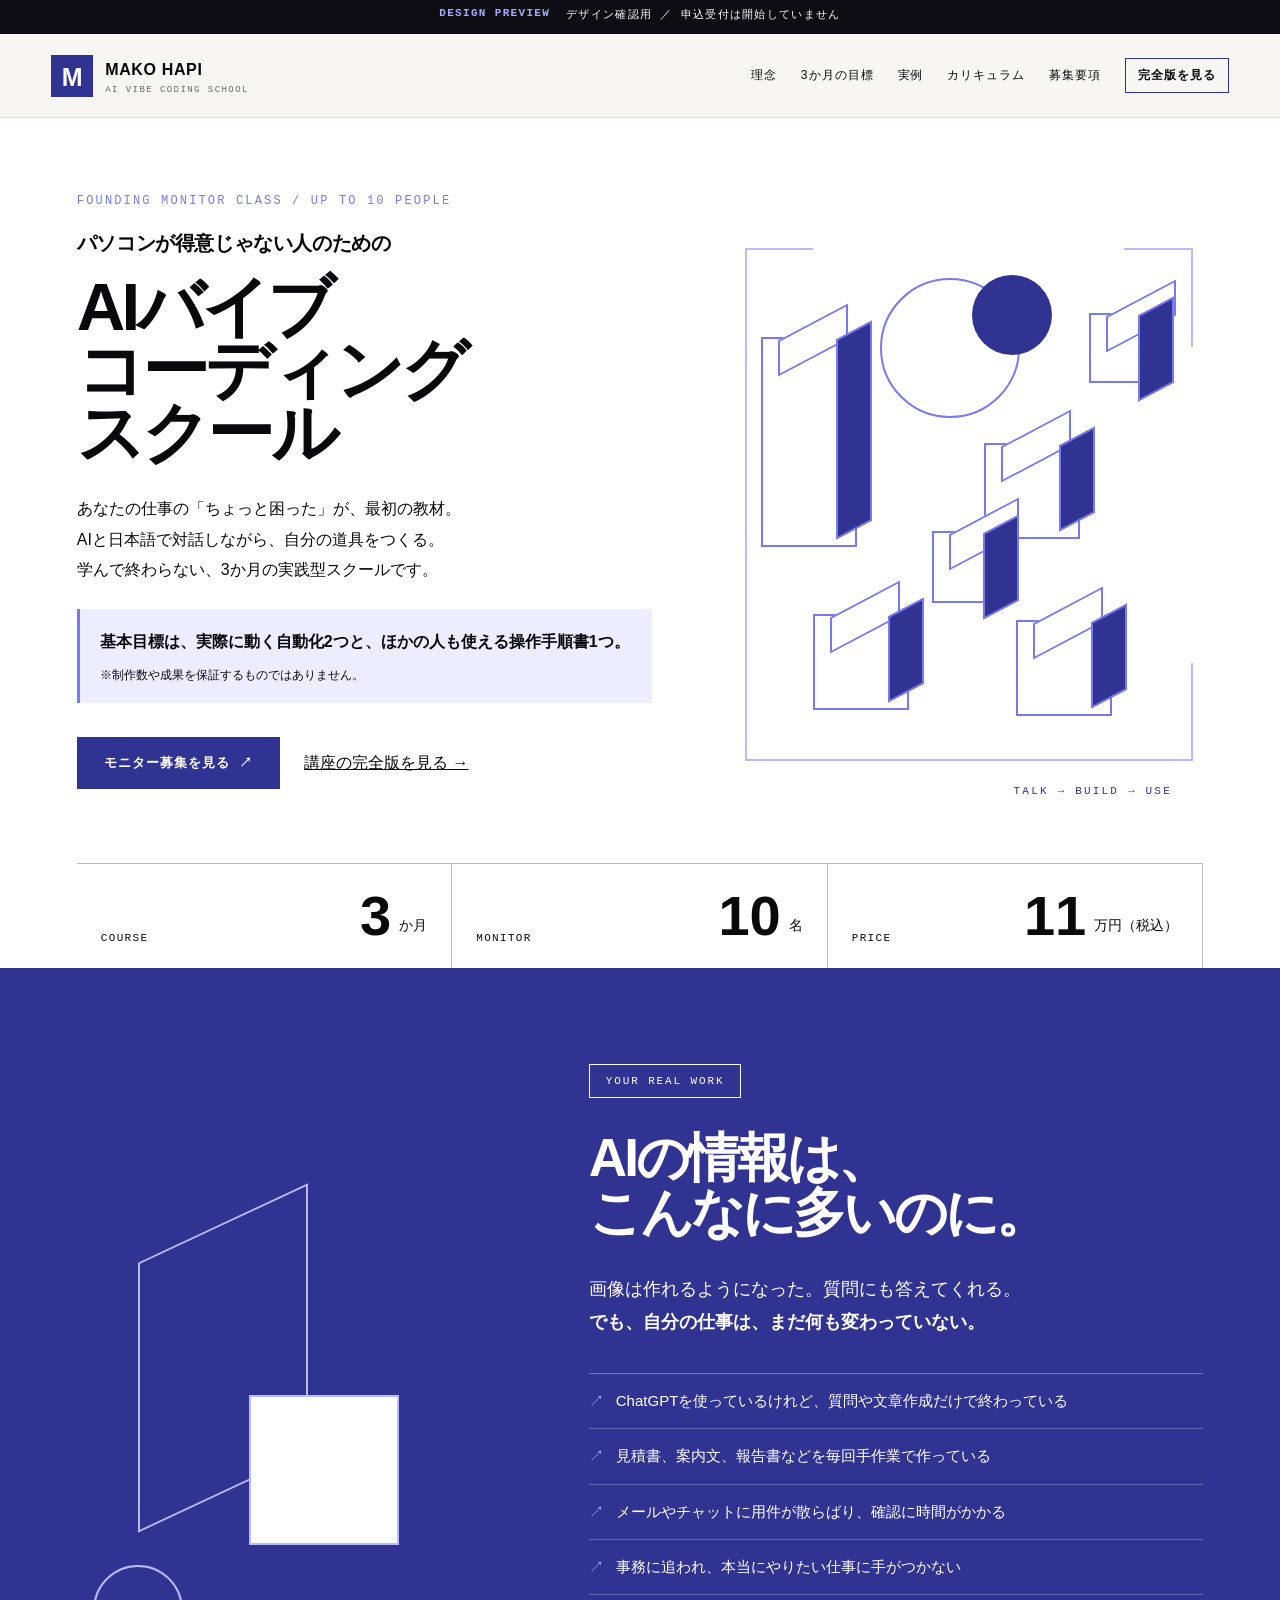
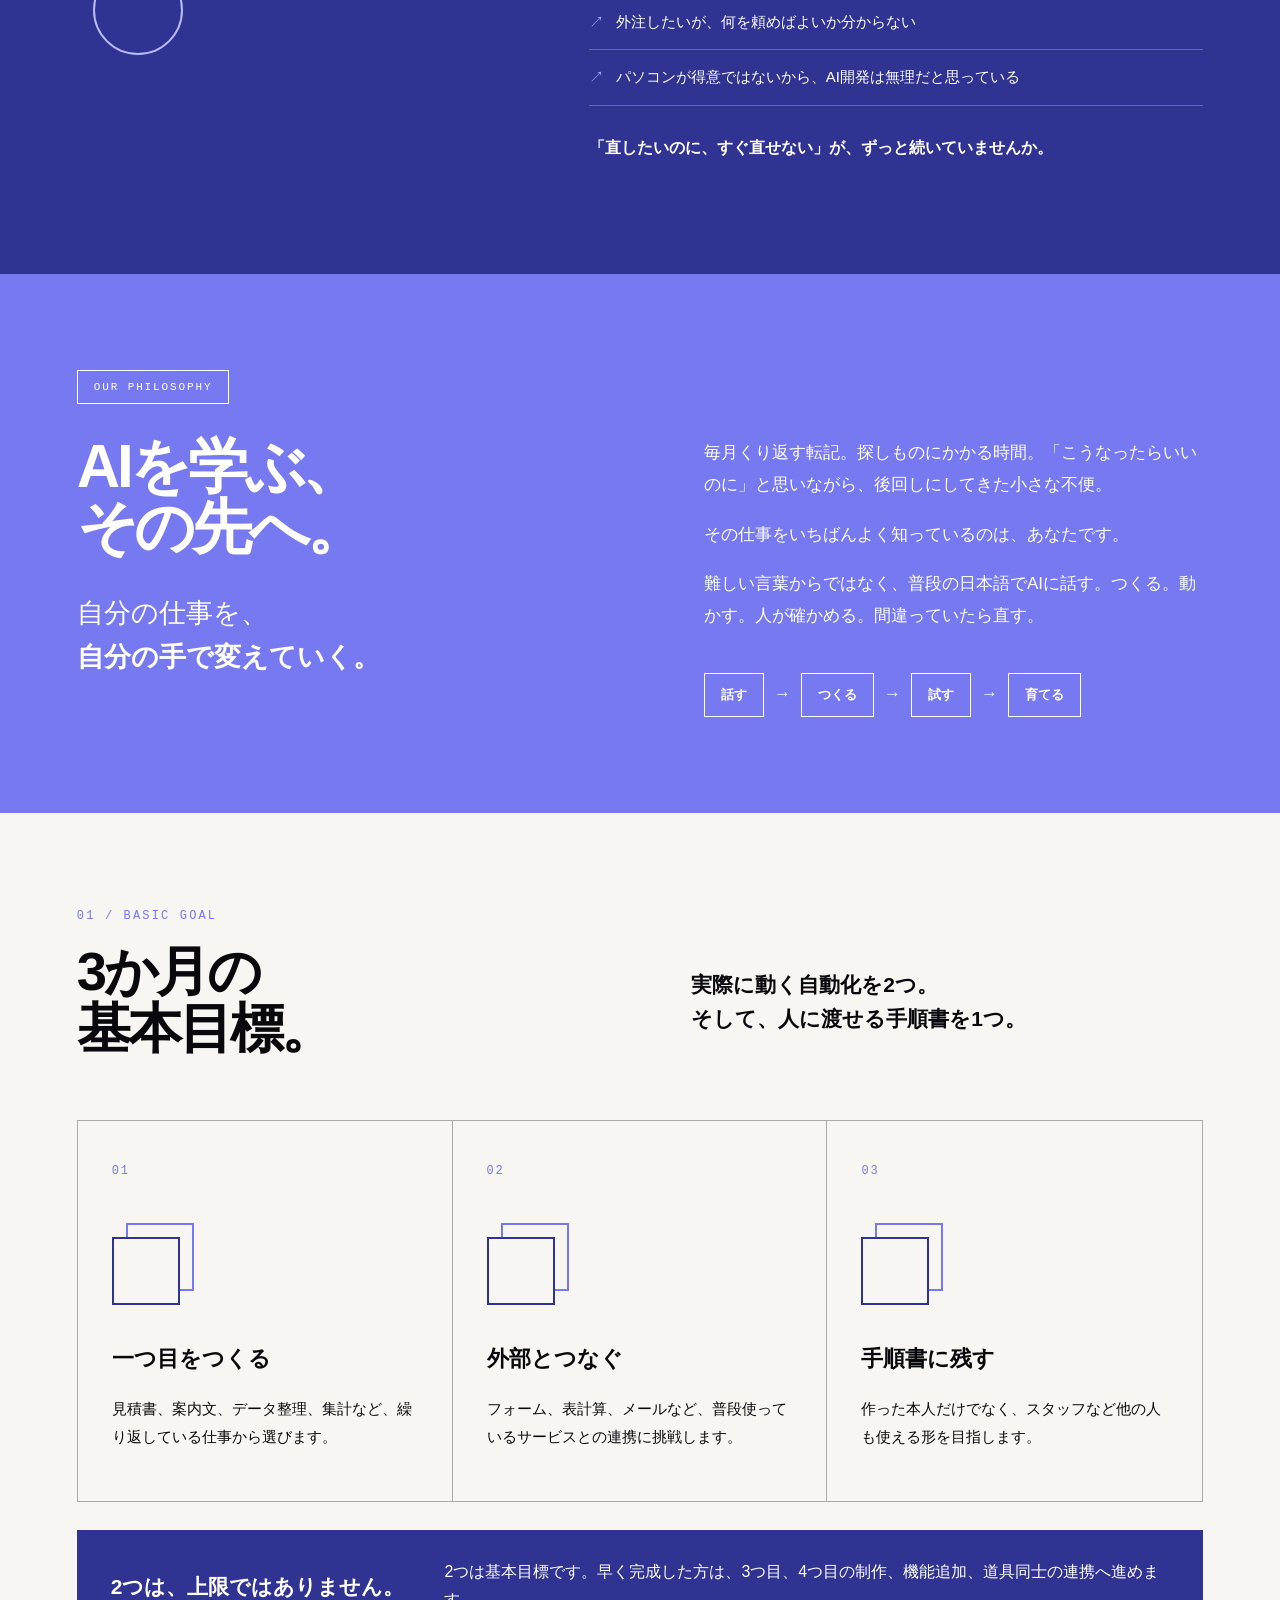
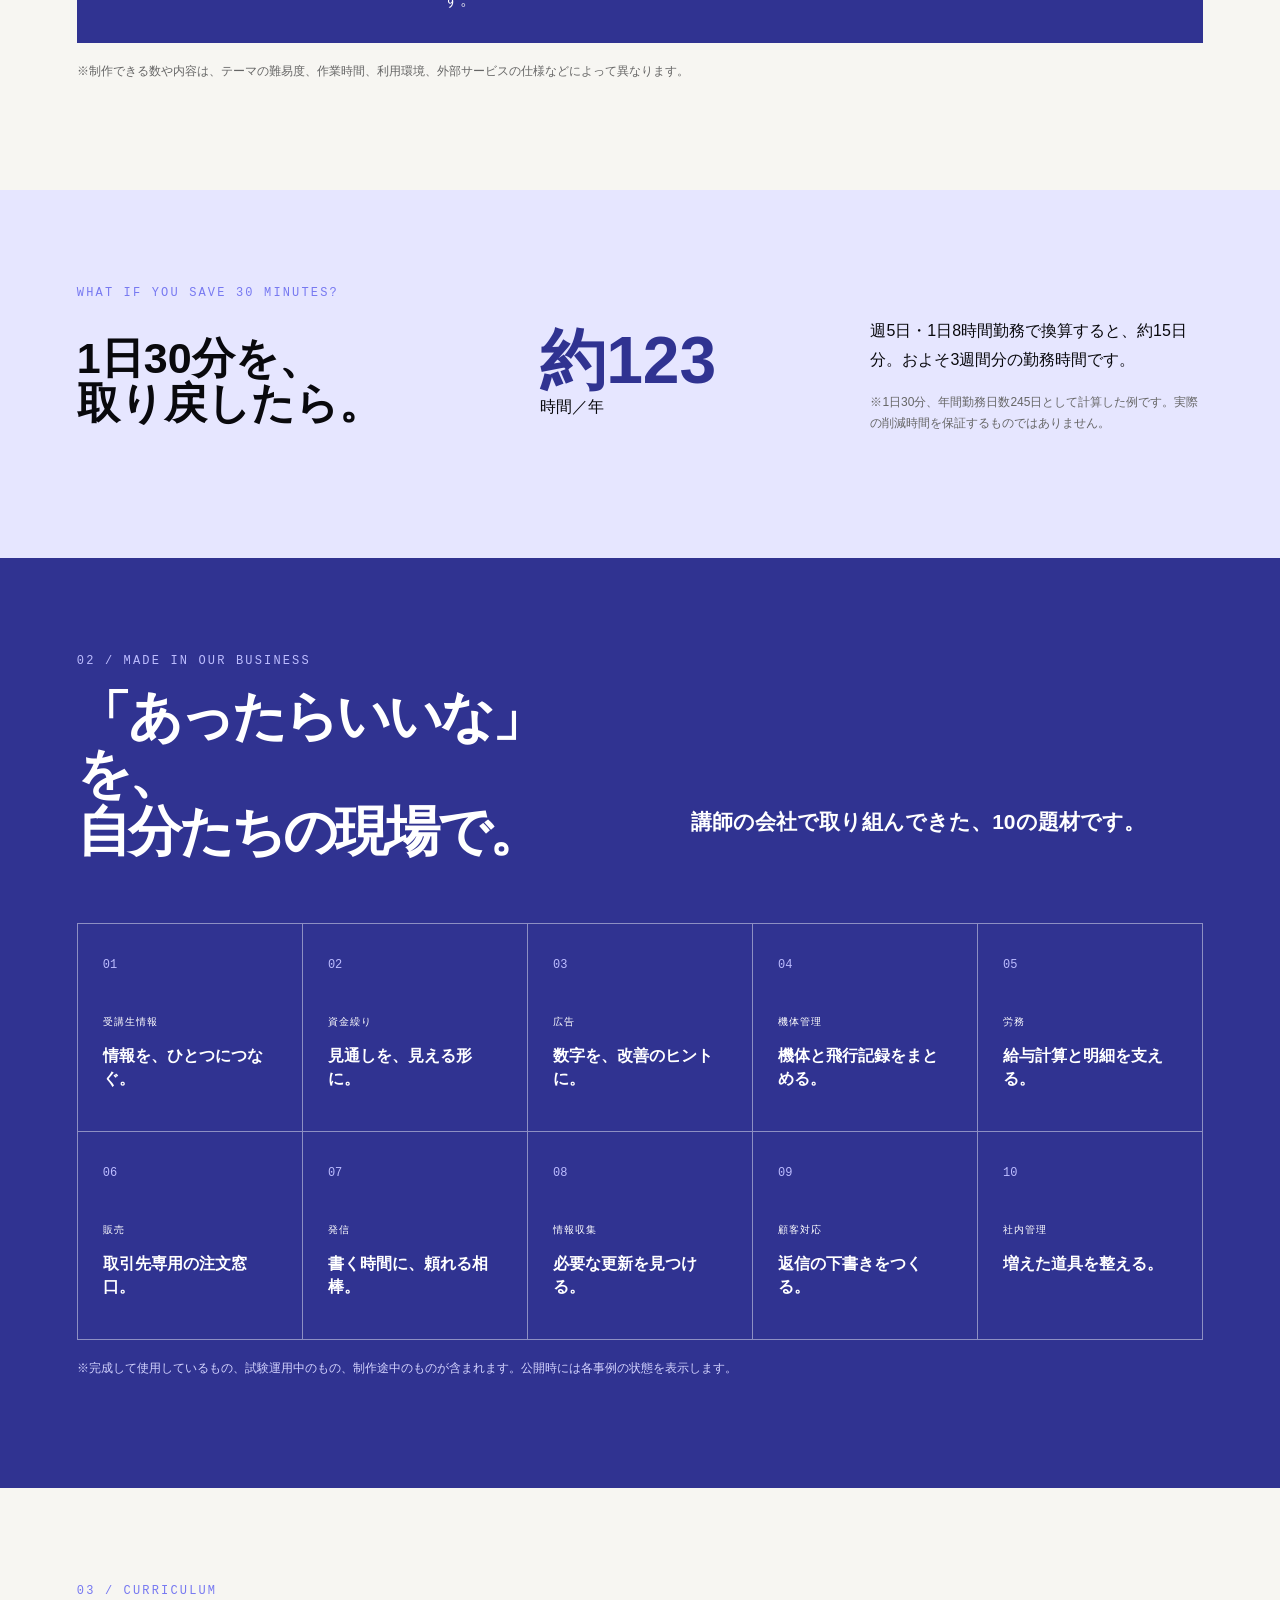
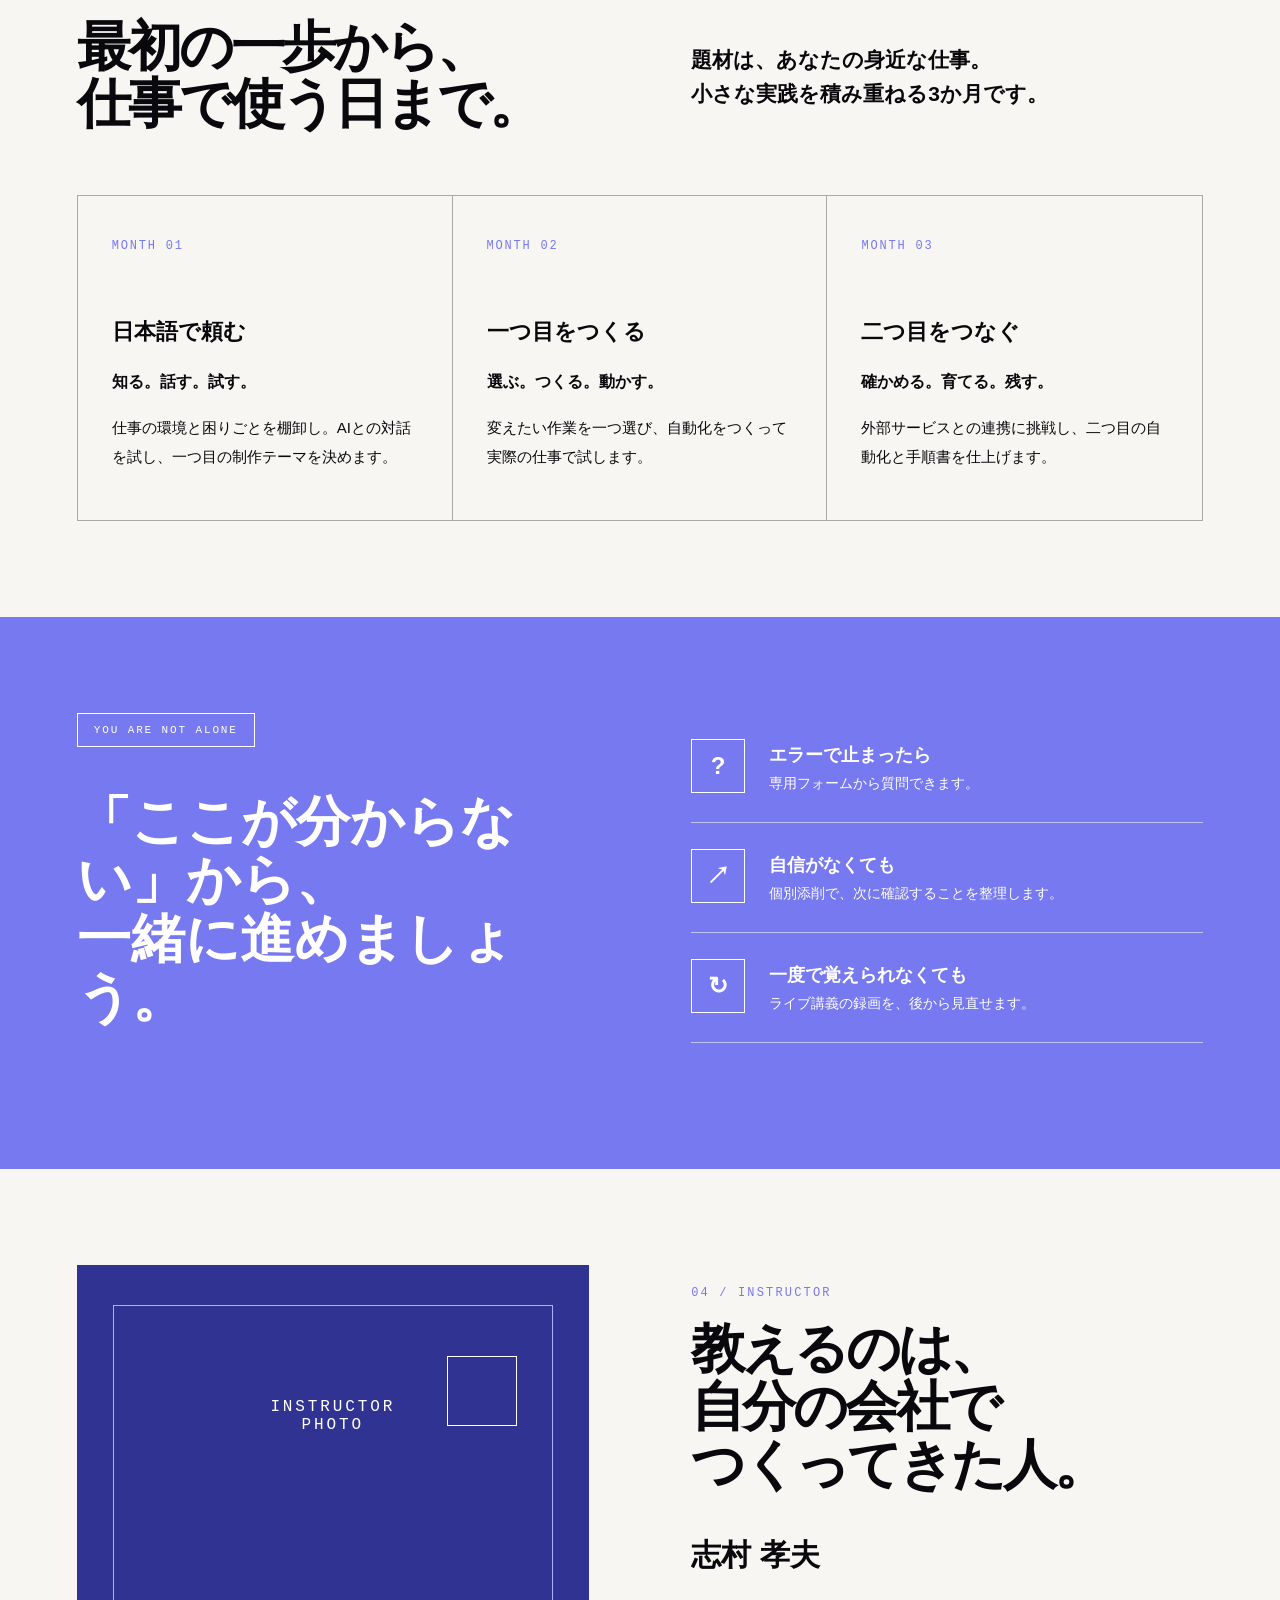
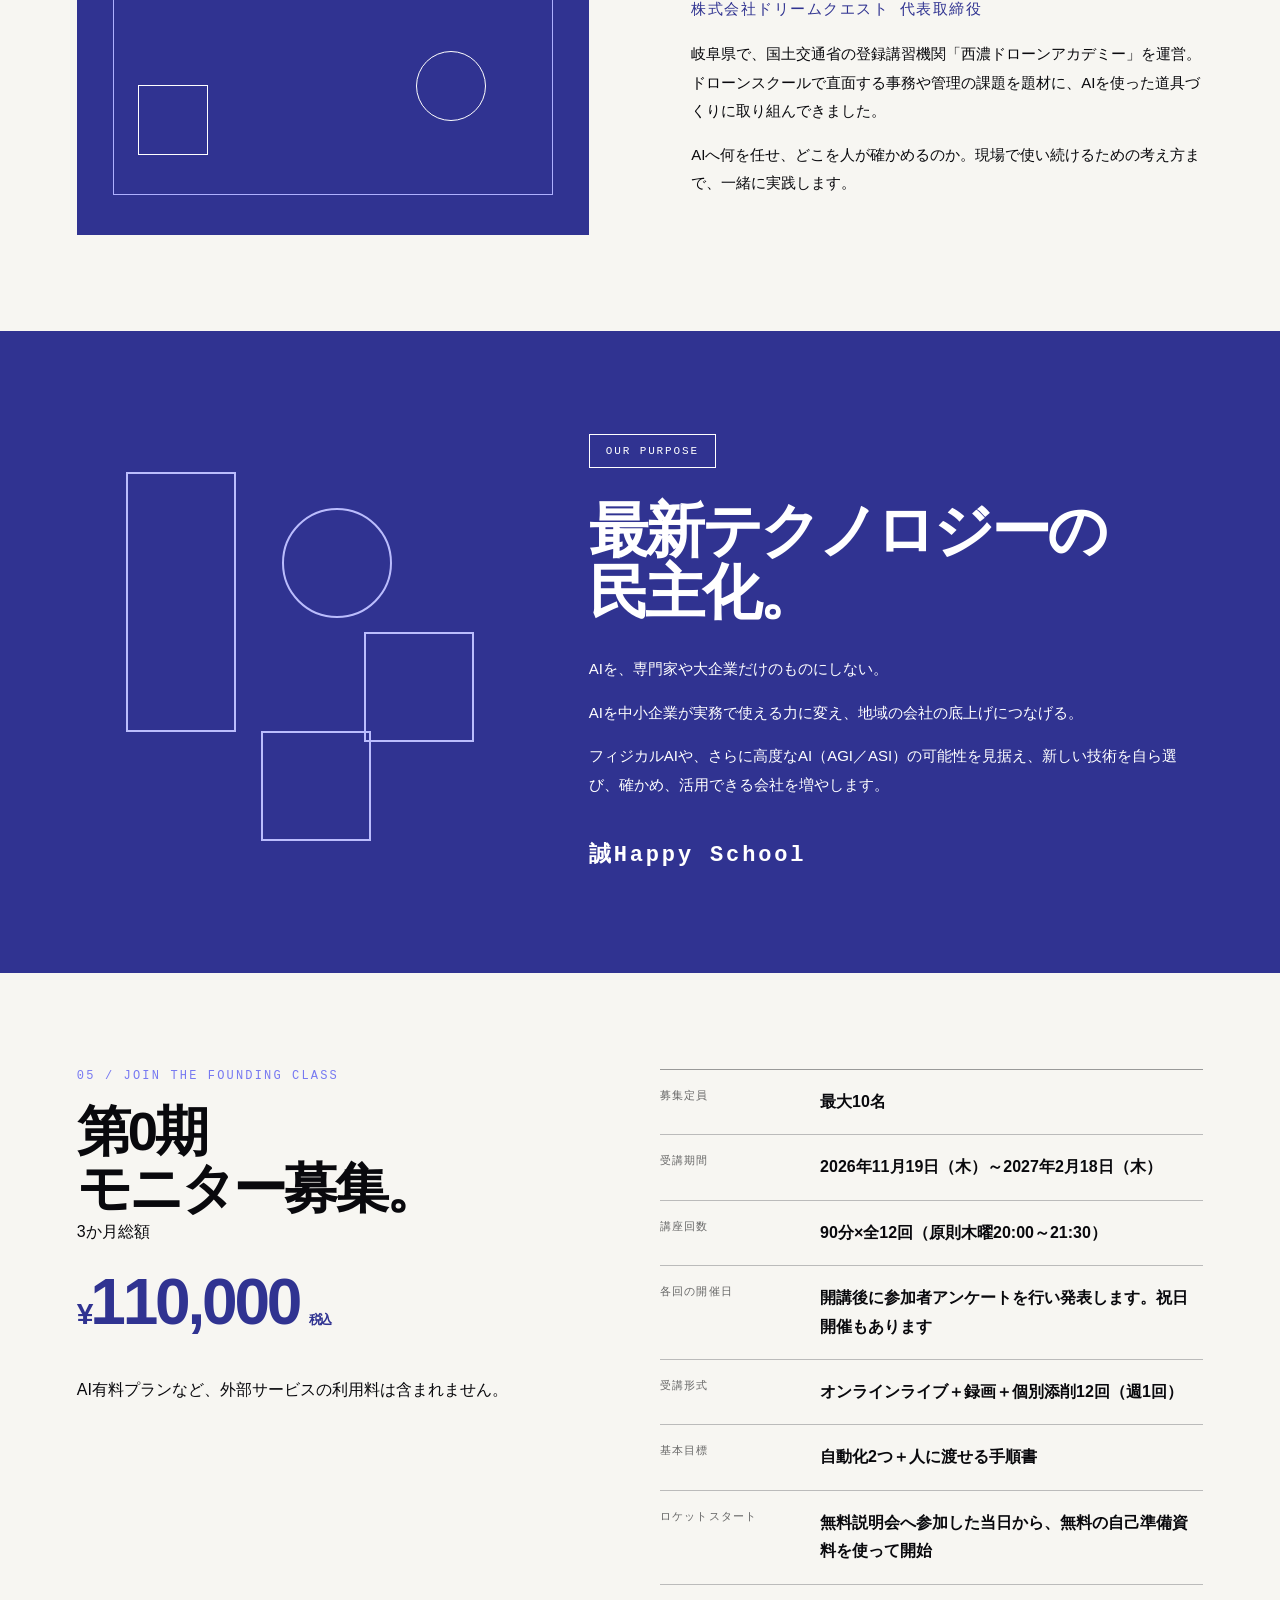
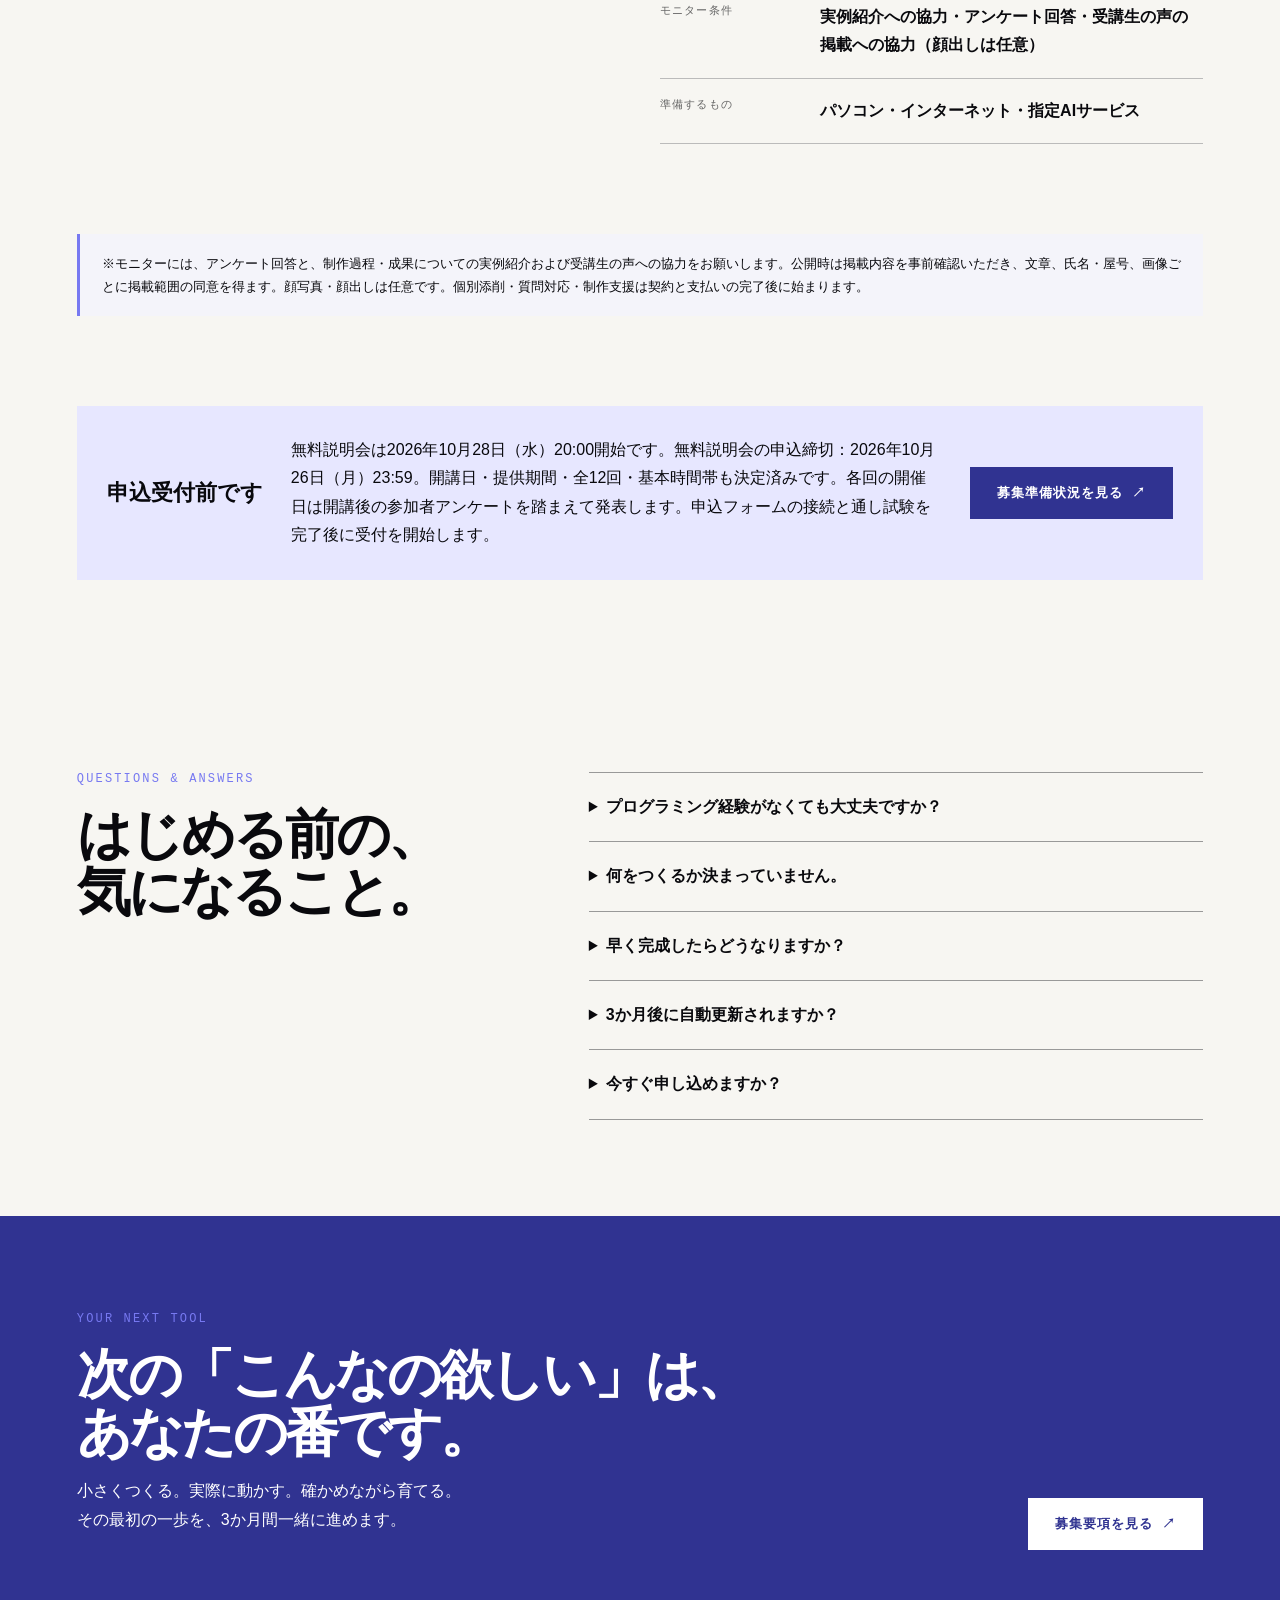
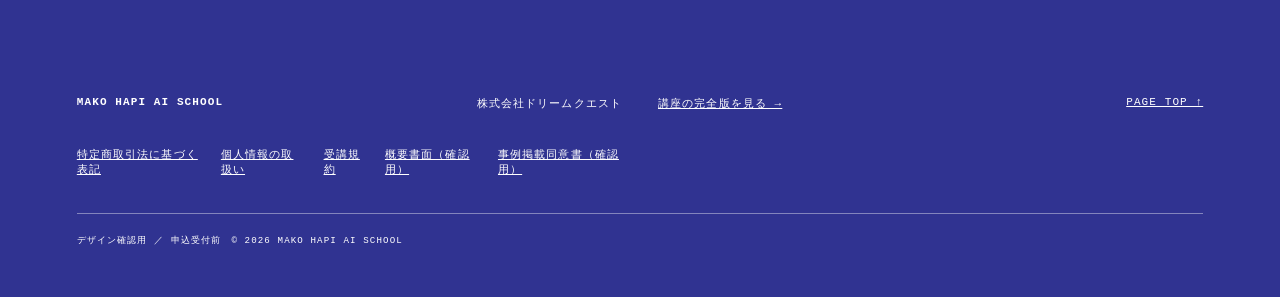
==== commit cecd0025: "fix: 無料説明会の申込締切を6ページへ統一" ====
--- a/index.html
+++ b/index.html
@@ -51,13 +51,13 @@
       <div class="price-side"><div class="eyebrow">05 / JOIN THE FOUNDING CLASS</div><h2>第0期<br>モニター募集。</h2><span>3か月総額</span><div class="price"><small>¥</small>110,000<em>税込</em></div><p>AI有料プランなど、外部サービスの利用料は含まれません。</p></div>
       <dl><div><dt>募集定員</dt><dd>最大10名</dd></div><div><dt>受講期間</dt><dd>2026年11月19日（木）～2027年2月18日（木）</dd></div><div><dt>講座回数</dt><dd>90分×全12回（原則木曜20:00～21:30）</dd></div><div><dt>各回の開催日</dt><dd>開講後に参加者アンケートを行い発表します。祝日開催もあります</dd></div><div><dt>受講形式</dt><dd>オンラインライブ＋録画＋個別添削12回（週1回）</dd></div><div><dt>基本目標</dt><dd>自動化2つ＋人に渡せる手順書</dd></div><div><dt>ロケットスタート</dt><dd>無料説明会へ参加した当日から、無料の自己準備資料を使って開始</dd></div><div><dt>モニター条件</dt><dd>実例紹介への協力・アンケート回答・受講生の声の掲載への協力（顔出しは任意）</dd></div><div><dt>準備するもの</dt><dd>パソコン・インターネット・指定AIサービス</dd></div></dl>
       <p class="consent-note">※モニターには、アンケート回答と、制作過程・成果についての実例紹介および受講生の声への協力をお願いします。公開時は掲載内容を事前確認いただき、文章、氏名・屋号、画像ごとに掲載範囲の同意を得ます。顔写真・顔出しは任意です。個別添削・質問対応・制作支援は契約と支払いの完了後に始まります。</p>
-      <div class="requirements-note"><b>申込受付前です</b><p>無料説明会は2026年10月28日（水）20:00開始です。開講日・提供期間・全12回・基本時間帯も決定済みです。各回の開催日は開講後の参加者アンケートを踏まえて発表します。申込フォームの接続と通し試験を完了後に受付を開始します。</p><button class="button" id="apply-button" data-track="lp_preview_status">募集準備状況を見る ↗</button></div>
+      <div class="requirements-note"><b>申込受付前です</b><p>無料説明会は2026年10月28日（水）20:00開始です。無料説明会の申込締切：2026年10月26日（月）23:59。開講日・提供期間・全12回・基本時間帯も決定済みです。各回の開催日は開講後の参加者アンケートを踏まえて発表します。申込フォームの接続と通し試験を完了後に受付を開始します。</p><button class="button" id="apply-button" data-track="lp_preview_status">募集準備状況を見る ↗</button></div>
     </section>
     <section class="faq white-section"><div><div class="eyebrow">QUESTIONS & ANSWERS</div><h2>はじめる前の、<br>気になること。</h2></div><div><details><summary>プログラミング経験がなくても大丈夫ですか？</summary><p>専門的なプログラミング経験は前提にしていません。日本語でAIに頼むところから始めます。文字入力やファイル保存などの基本操作は必要です。</p></details><details><summary>何をつくるか決まっていません。</summary><p>毎月繰り返している作業や、手間に感じていることを棚卸しするところから始めます。</p></details><details><summary>早く完成したらどうなりますか？</summary><p>2つは上限ではありません。3つ目以降の制作、機能追加、外部サービスとの連携へ進めます。</p></details><details><summary>3か月後に自動更新されますか？</summary><p>自動更新はありません。希望する方だけ、別途「卒業後サポート」へ申し込みます。</p></details><details><summary>今すぐ申し込めますか？</summary><p>現在はデザイン確認用です。日程・募集条件・必要書面を整えてから申込受付を開始します。</p></details></div></section>
     <section class="final-cta dark-section" id="entry"><div><div class="eyebrow">YOUR NEXT TOOL</div><h2>次の「こんなの欲しい」は、<br>あなたの番です。</h2><p>小さくつくる。実際に動かす。確かめながら育てる。<br>その最初の一歩を、3か月間一緒に進めます。</p></div><a class="button light-button" href="#requirements">募集要項を見る ↗</a></section>
   </main>
   <footer><div><b>MAKO HAPI AI SCHOOL</b><span>株式会社ドリームクエスト</span></div><div><a href="complete.html">講座の完全版を見る →</a><a href="#top">PAGE TOP ↑</a></div><div><a href="tokushoho.html">特定商取引法に基づく表記</a><a href="privacy.html">個人情報の取扱い</a><a href="terms.html">受講規約</a><a href="gaiyo_shomen.html">概要書面（確認用）</a><a href="monitor_consent.html">事例掲載同意書（確認用）</a></div><small>デザイン確認用 ／ 申込受付前　© 2026 MAKO HAPI AI SCHOOL</small></footer>
-  <dialog id="preview-dialog"><div class="eyebrow">DESIGN PREVIEW</div><h2>申込受付は、まだ始まっていません。</h2><p>無料説明会は2026年10月28日（水）20:00開始です。各回の開催日は開講後の参加者アンケートを踏まえて発表します。申込・決済導線の通し試験を終えてから受付を開始します。</p><p><a href="application-flow.html" data-track="lp_dialog_flow">申込準備の流れを見る →</a></p><form method="dialog"><button class="button">ページに戻る ↗</button></form></dialog>
+  <dialog id="preview-dialog"><div class="eyebrow">DESIGN PREVIEW</div><h2>申込受付は、まだ始まっていません。</h2><p>無料説明会は2026年10月28日（水）20:00開始です。無料説明会の申込締切：2026年10月26日（月）23:59。各回の開催日は開講後の参加者アンケートを踏まえて発表します。申込・決済導線の通し試験を終えてから受付を開始します。</p><p><a href="application-flow.html" data-track="lp_dialog_flow">申込準備の流れを見る →</a></p><form method="dialog"><button class="button">ページに戻る ↗</button></form></dialog>
   <script>
     const menuButton=document.querySelector('.menu-button'),navigation=document.querySelector('#main-nav');
     menuButton.addEventListener('click',()=>{const open=menuButton.getAttribute('aria-expanded')!=='true';menuButton.setAttribute('aria-expanded',String(open));navigation.classList.toggle('open',open);menuButton.textContent=open?'CLOSE −':'MENU ＋';});
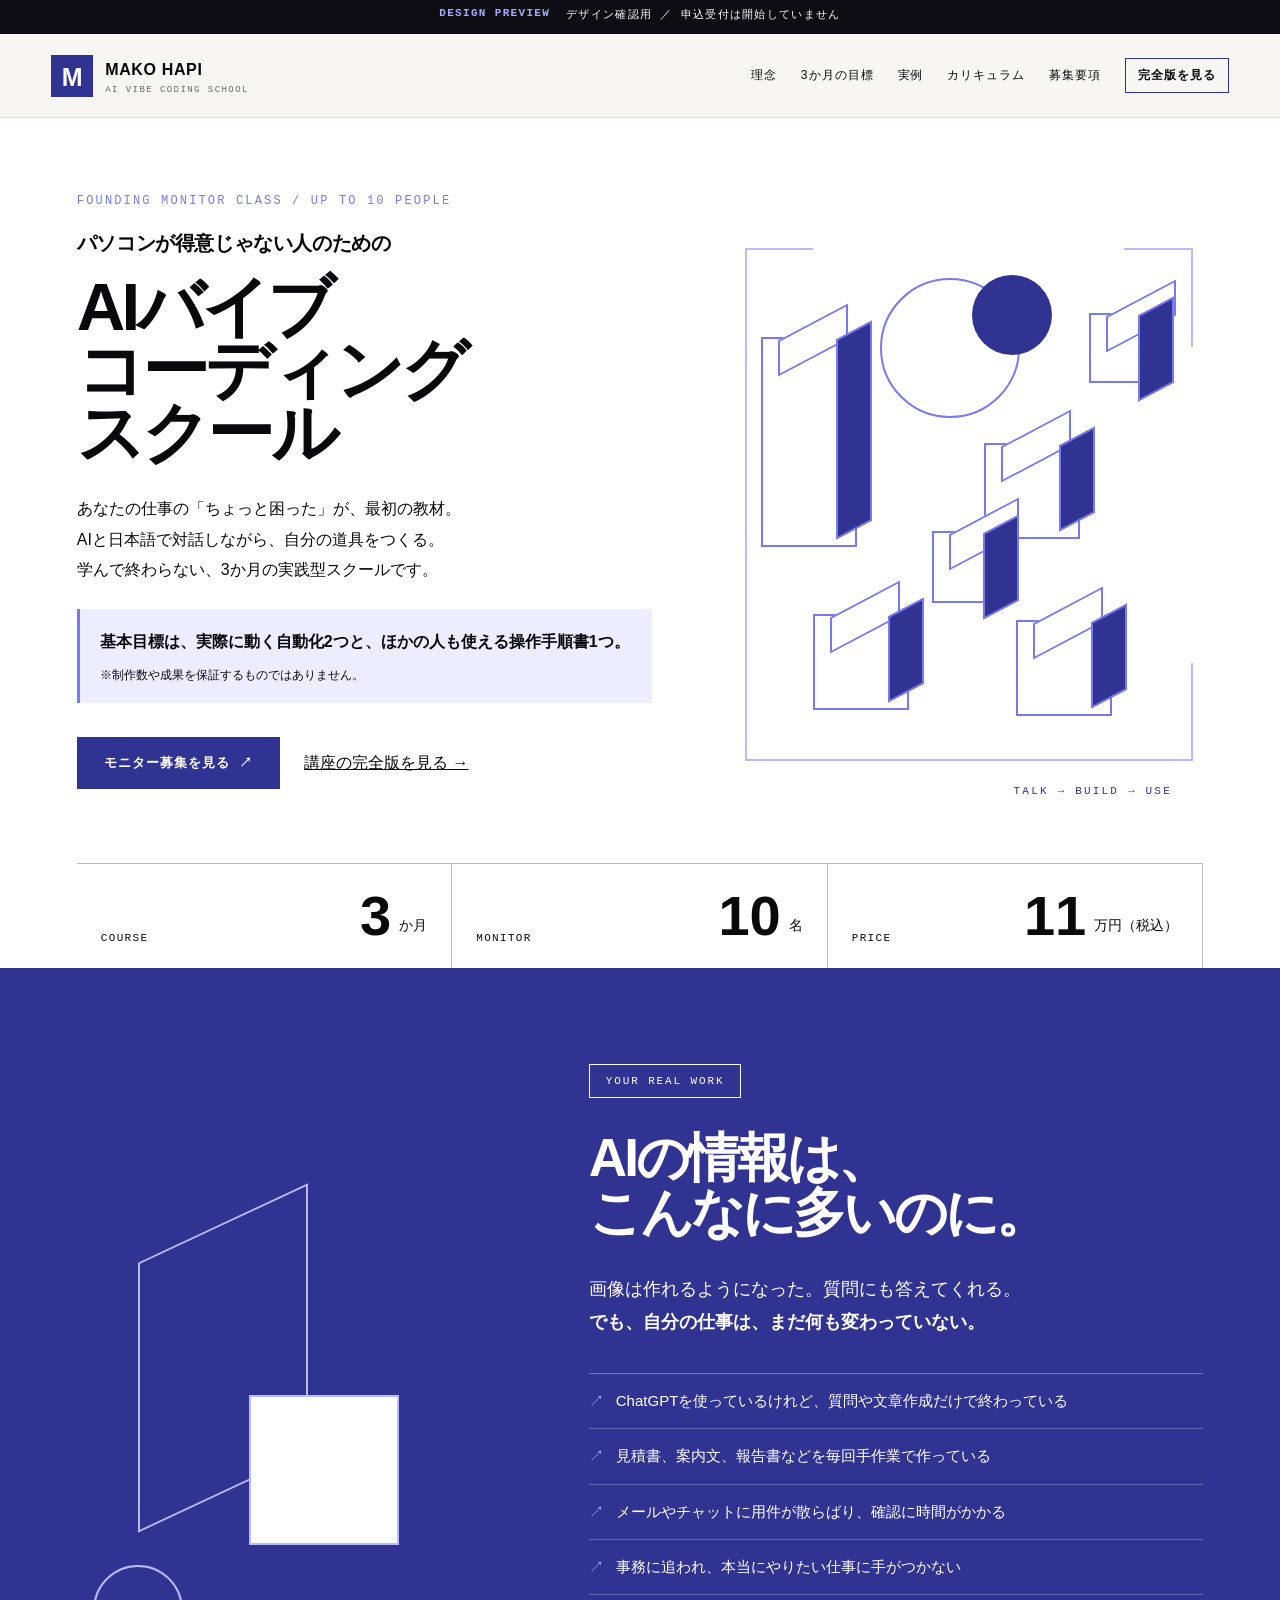
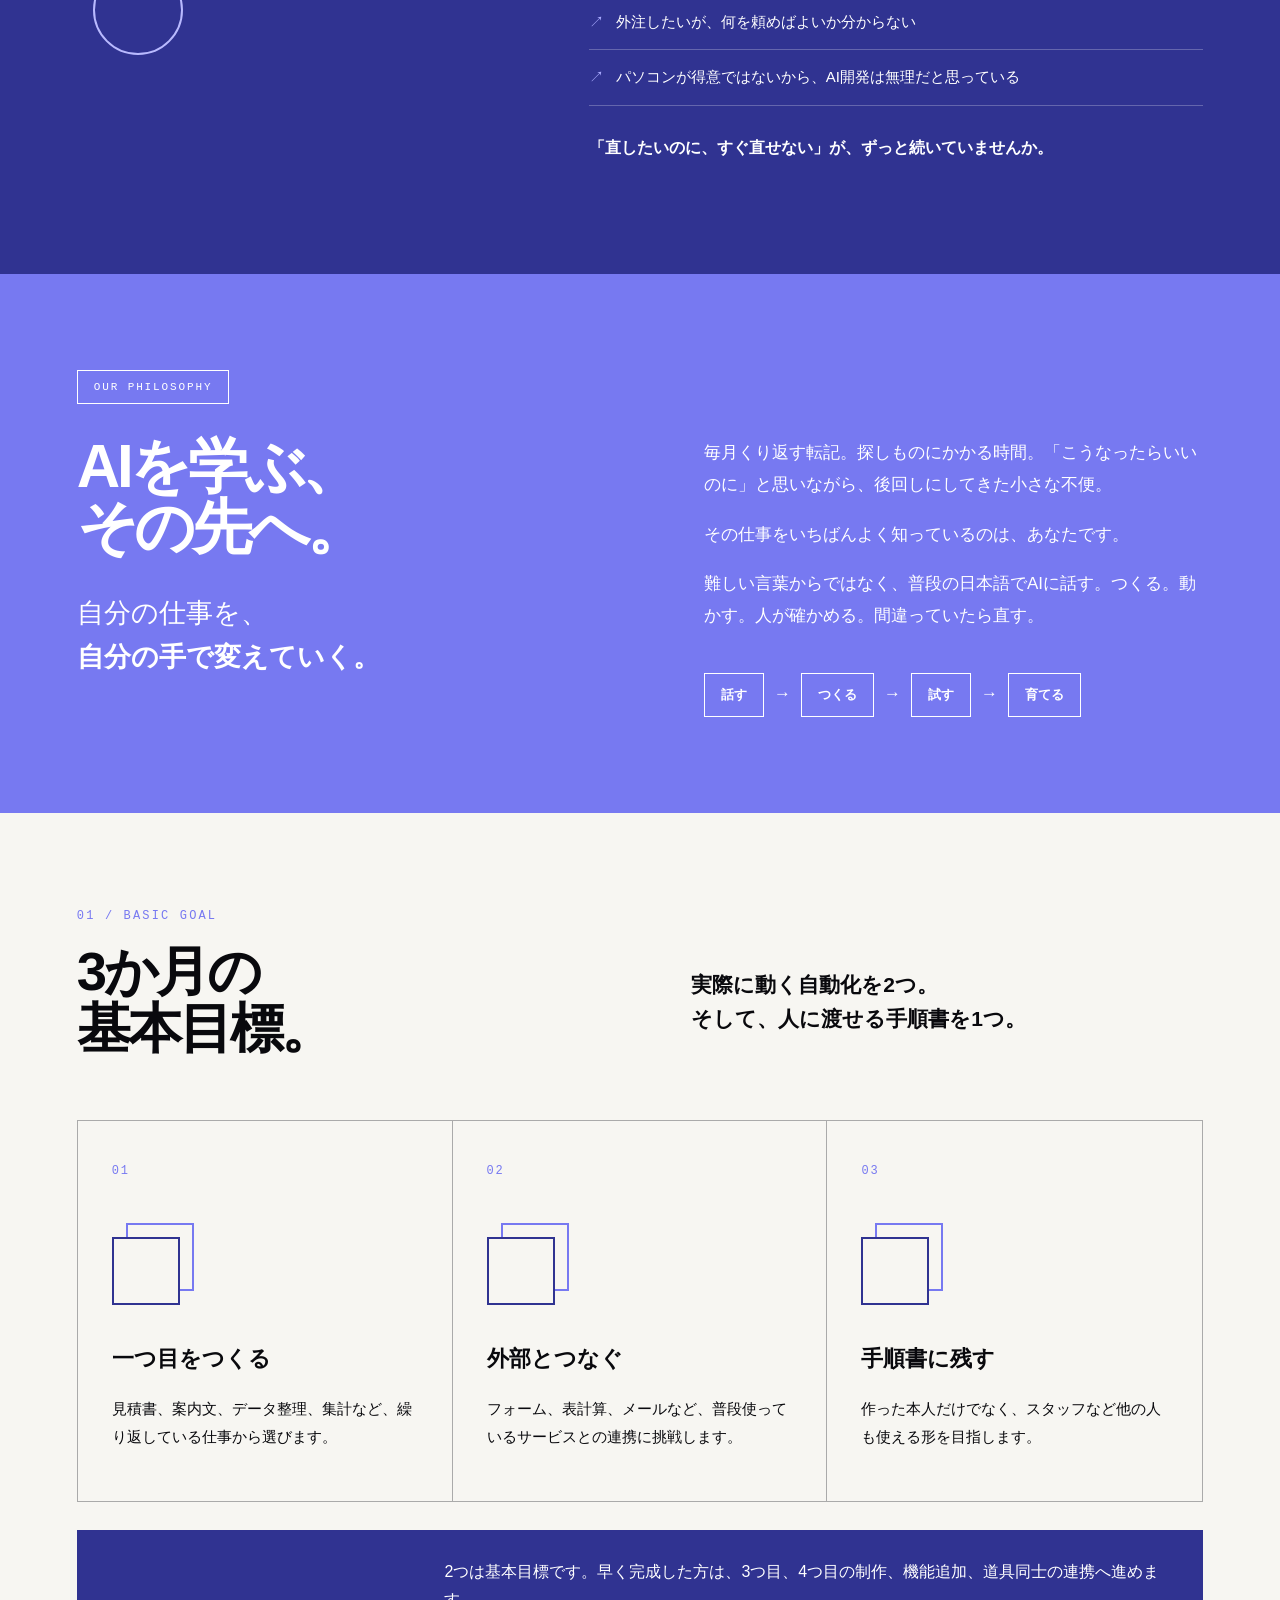
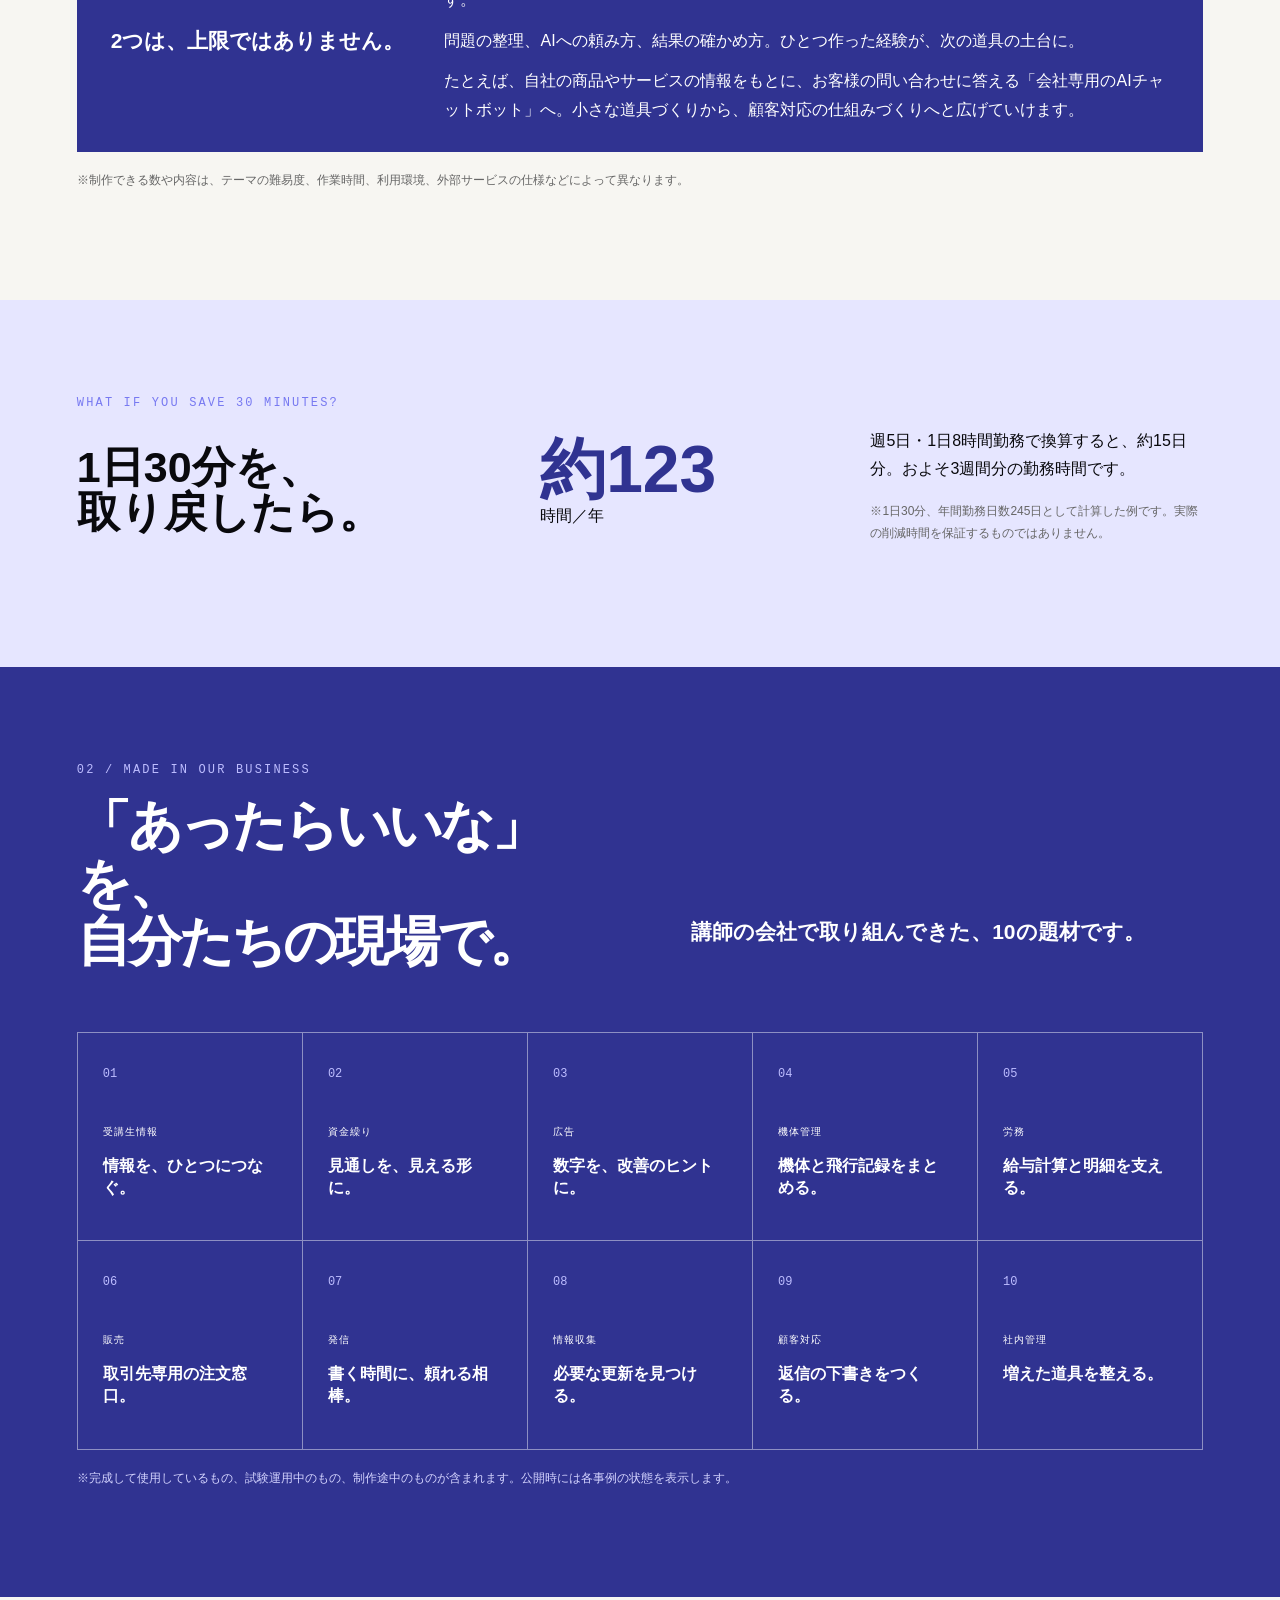
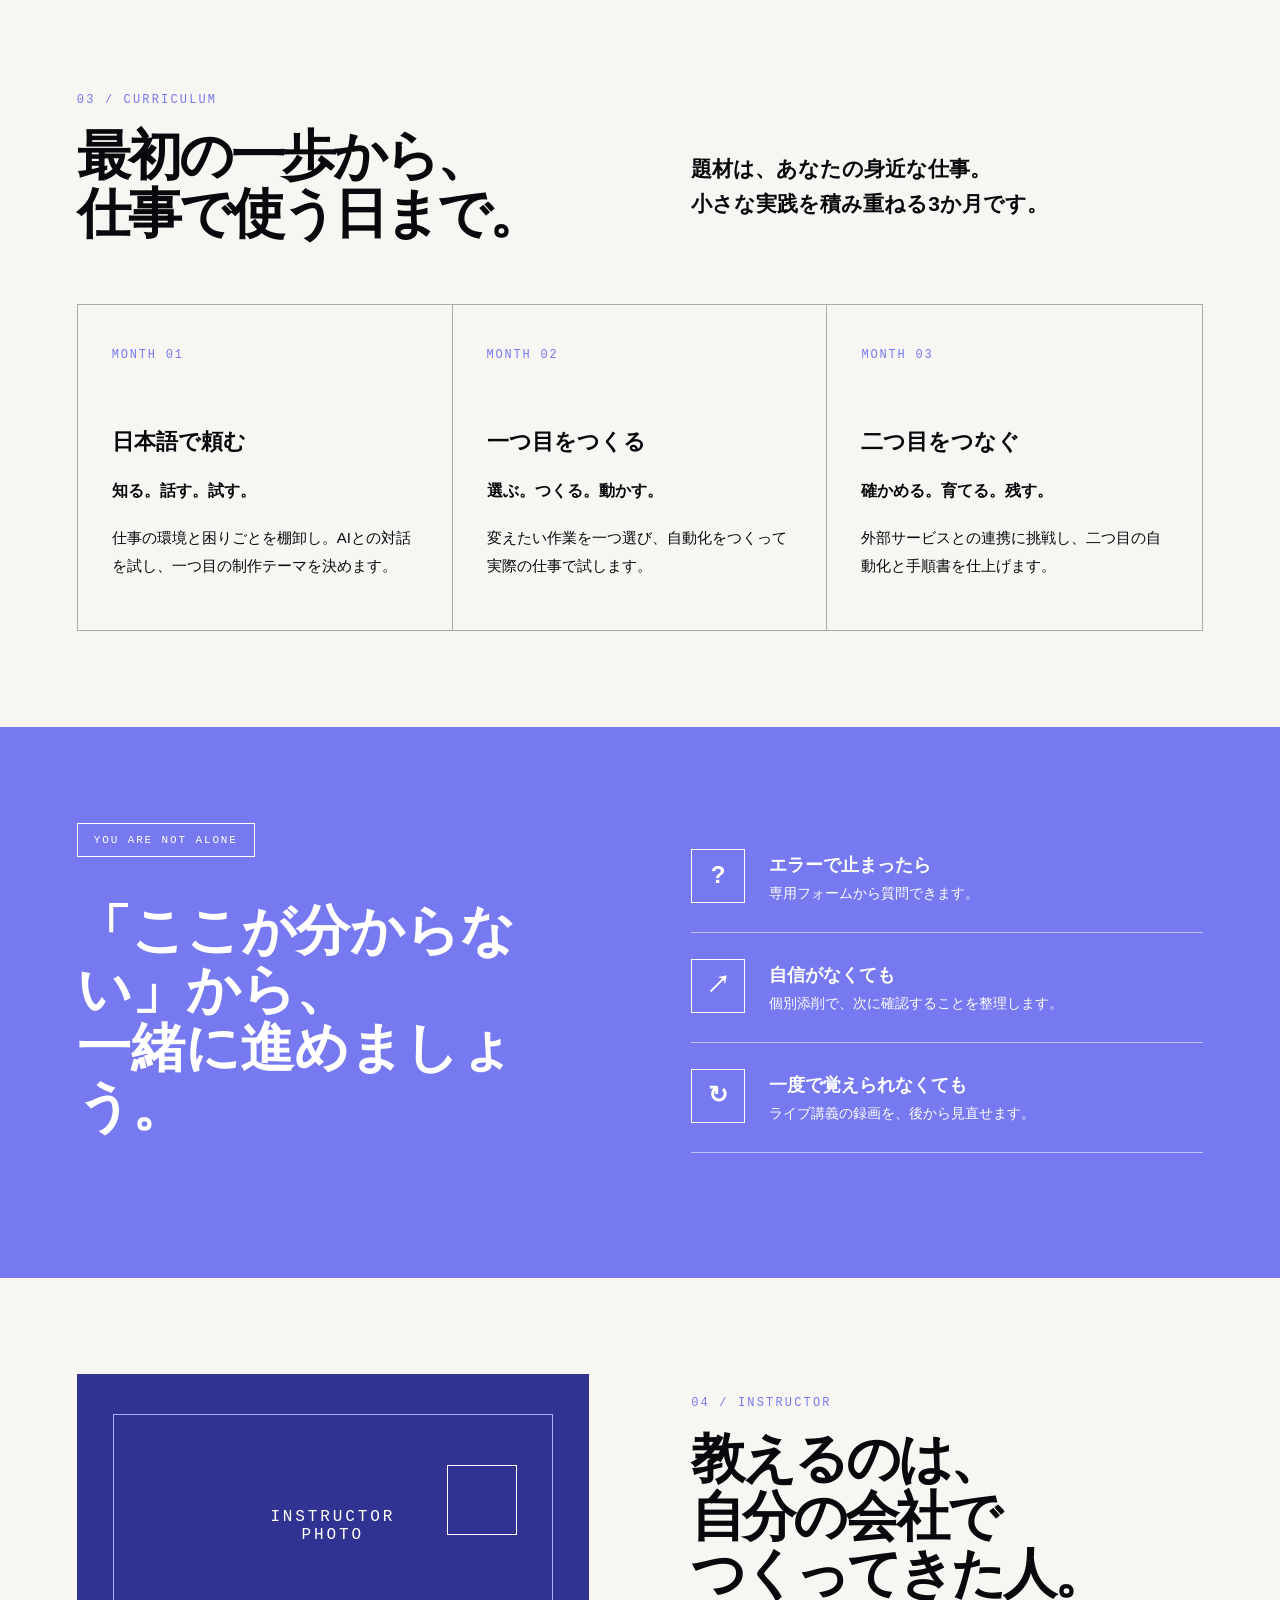
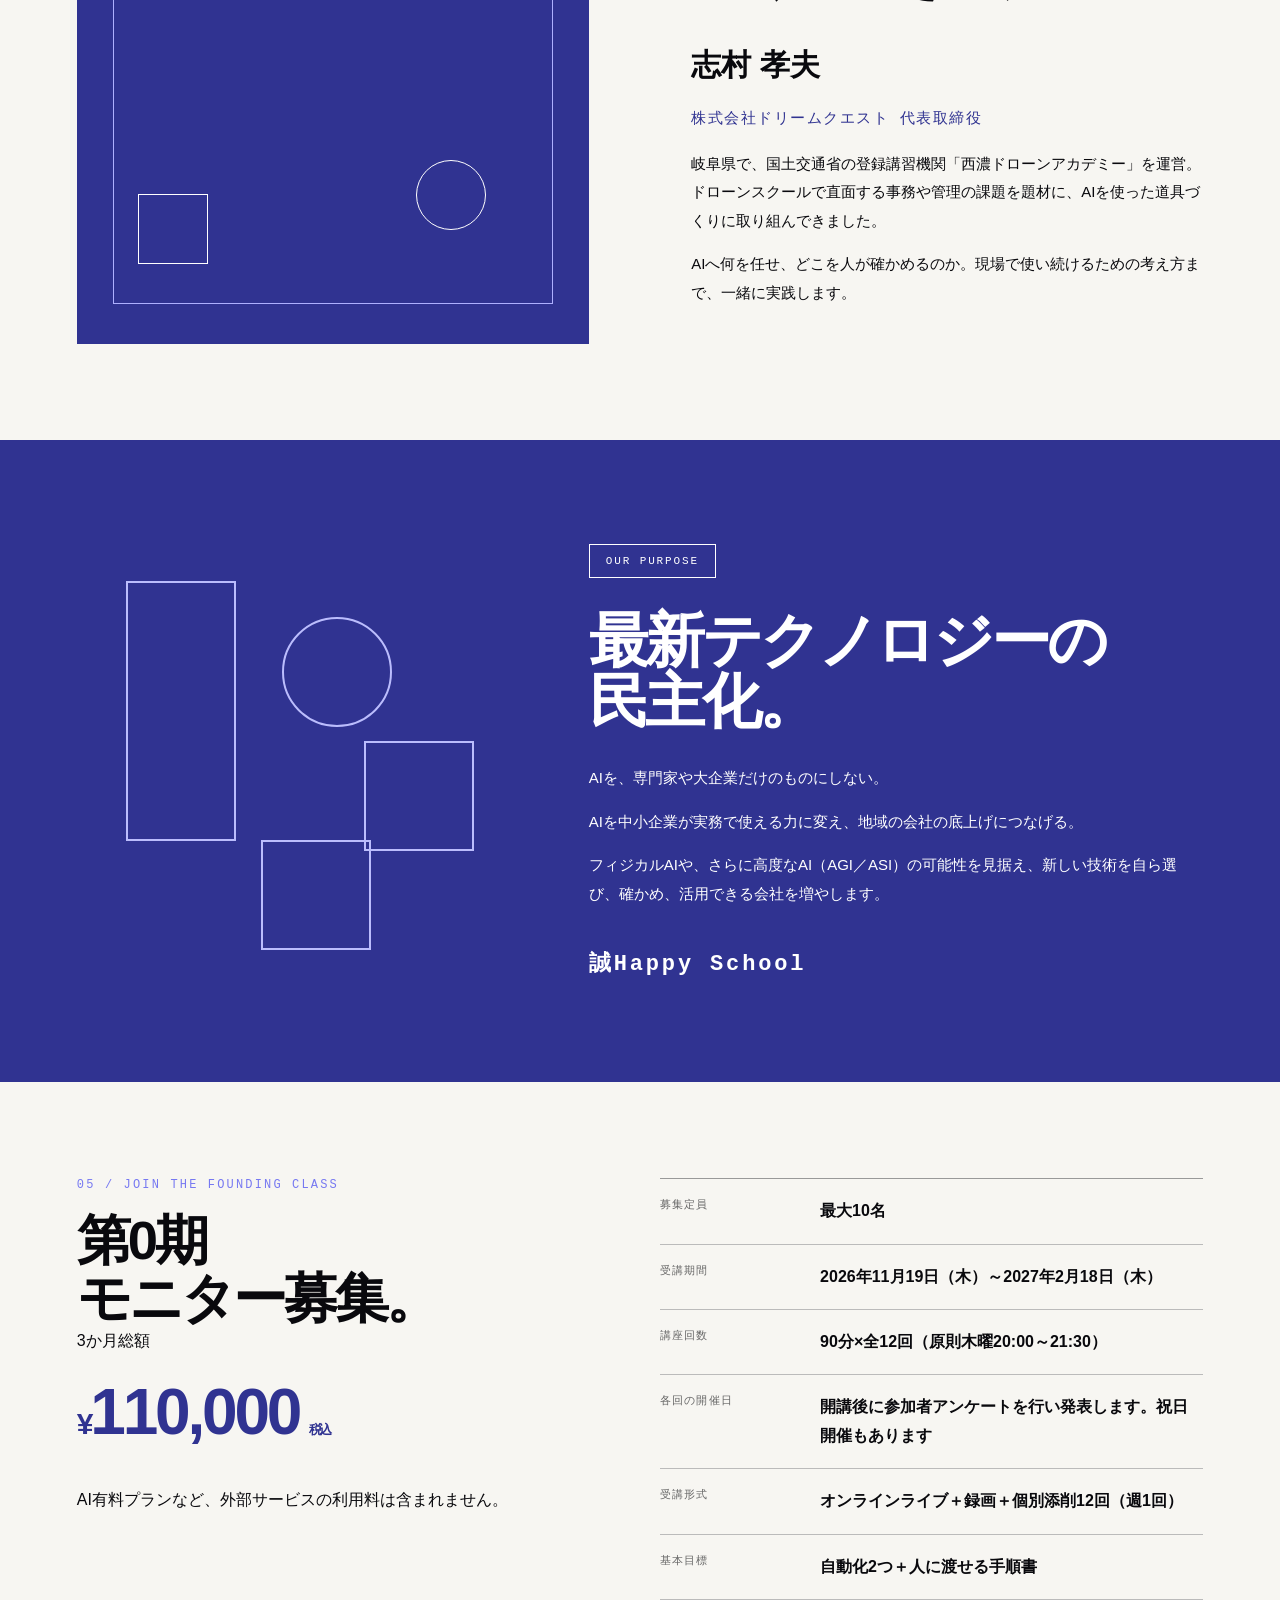
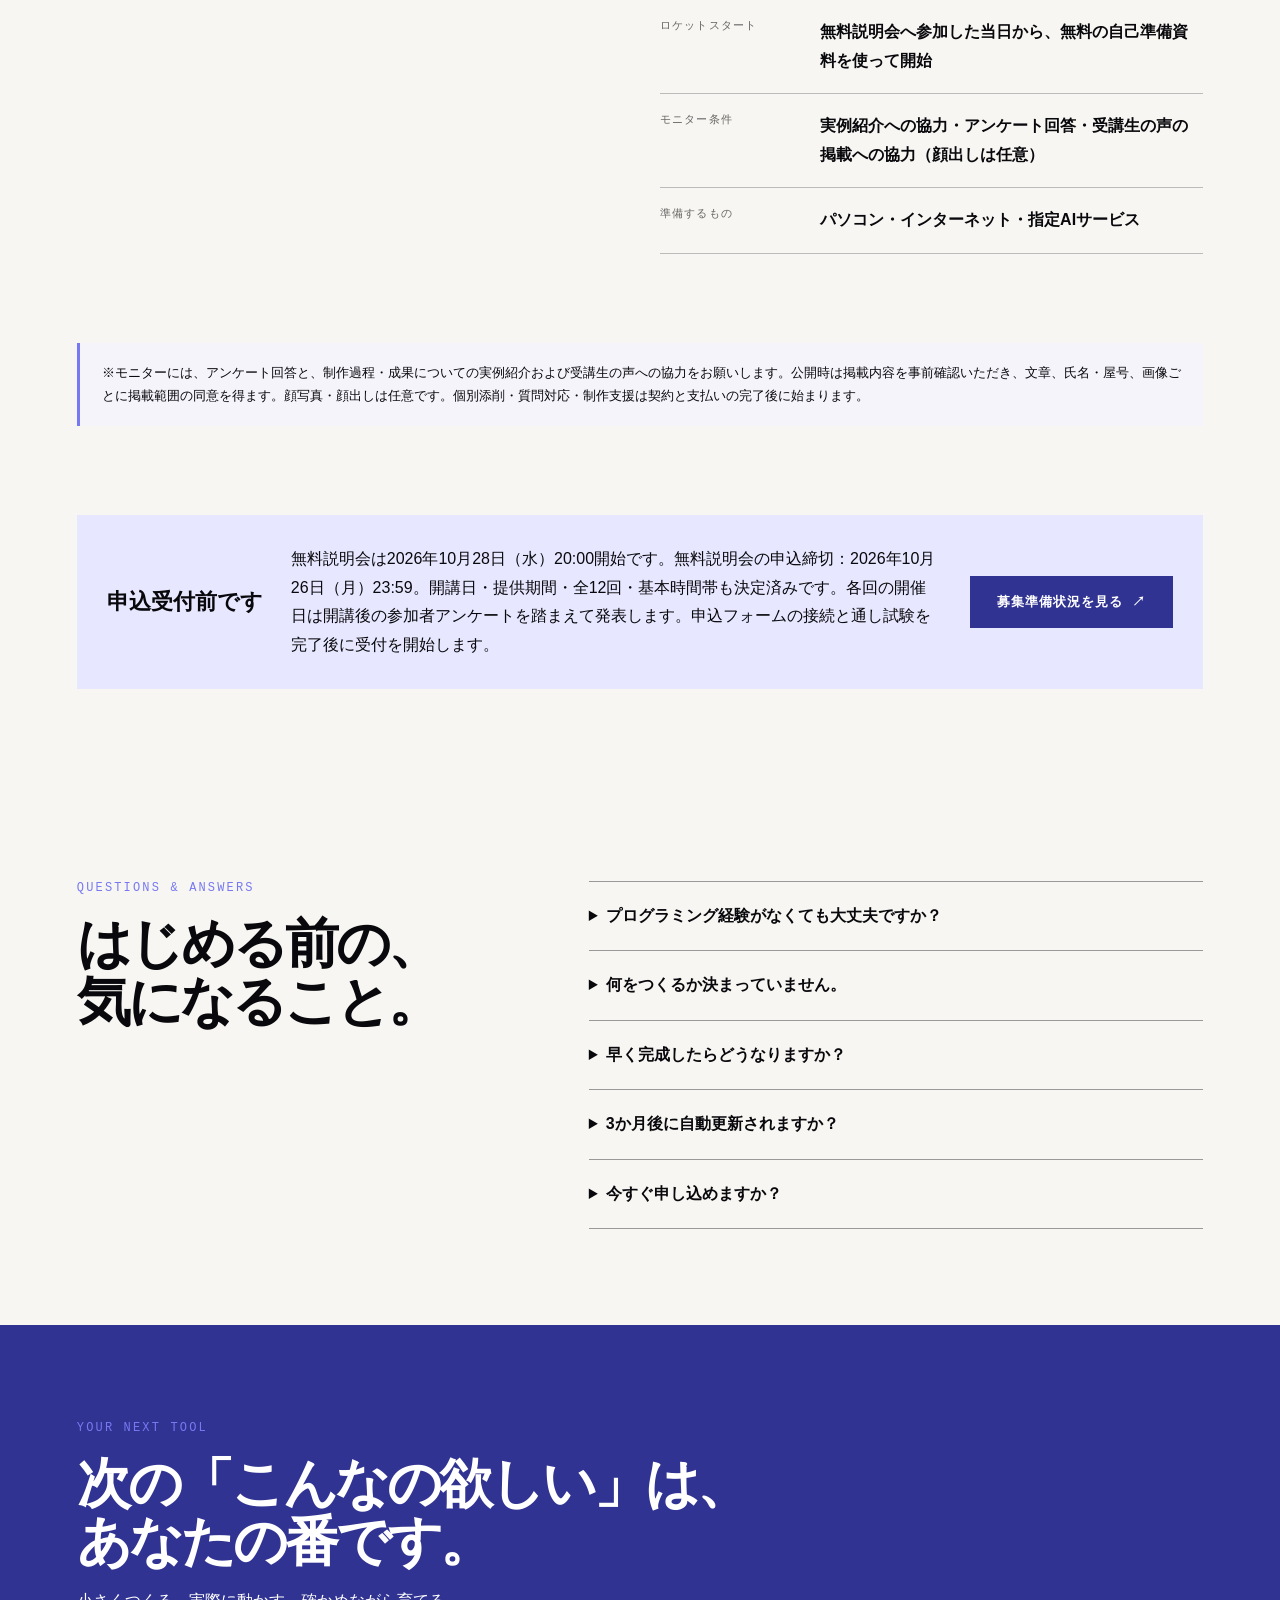
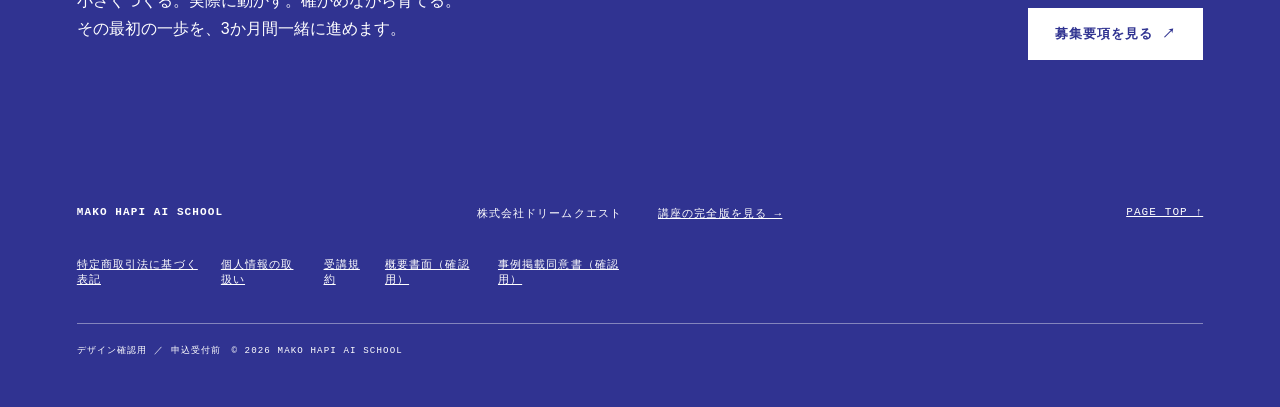
==== commit 41fa20d0: "Add company chatbot example to learning outcomes" ====
--- a/index.html
+++ b/index.html
@@ -33,7 +33,7 @@
     <section class="goal white-section" id="goal">
       <div class="section-title-row"><div><div class="eyebrow">01 / BASIC GOAL</div><h2>3か月の<br>基本目標。</h2></div><p>実際に動く自動化を2つ。<br>そして、人に渡せる手順書を1つ。</p></div>
       <div class="goal-grid"><article><span>01</span><div class="mini-cube"></div><h3>一つ目をつくる</h3><p>見積書、案内文、データ整理、集計など、繰り返している仕事から選びます。</p></article><article><span>02</span><div class="mini-cube"></div><h3>外部とつなぐ</h3><p>フォーム、表計算、メールなど、普段使っているサービスとの連携に挑戦します。</p></article><article><span>03</span><div class="mini-cube"></div><h3>手順書に残す</h3><p>作った本人だけでなく、スタッフなど他の人も使える形を目指します。</p></article></div>
-      <div class="fast-track"><b>2つは、上限ではありません。</b><p>2つは基本目標です。早く完成した方は、3つ目、4つ目の制作、機能追加、道具同士の連携へ進めます。</p></div><p class="annotation">※制作できる数や内容は、テーマの難易度、作業時間、利用環境、外部サービスの仕様などによって異なります。</p>
+      <div class="fast-track"><b>2つは、上限ではありません。</b><div><p>2つは基本目標です。早く完成した方は、3つ目、4つ目の制作、機能追加、道具同士の連携へ進めます。</p><p>問題の整理、AIへの頼み方、結果の確かめ方。ひとつ作った経験が、次の道具の土台に。</p><p>たとえば、自社の商品やサービスの情報をもとに、お客様の問い合わせに答える「会社専用のAIチャットボット」へ。小さな道具づくりから、顧客対応の仕組みづくりへと広げていけます。</p></div></div><p class="annotation">※制作できる数や内容は、テーマの難易度、作業時間、利用環境、外部サービスの仕様などによって異なります。</p>
     </section>
     <section class="time-band"><div><div class="eyebrow">WHAT IF YOU SAVE 30 MINUTES?</div><h2>1日30分を、<br>取り戻したら。</h2></div><div class="time-number"><b>約123</b><span>時間／年</span></div><div><p>週5日・1日8時間勤務で換算すると、約15日分。およそ3週間分の勤務時間です。</p><p class="annotation">※1日30分、年間勤務日数245日として計算した例です。実際の削減時間を保証するものではありません。</p></div></section>
     <section class="cases dark-section" id="cases">
--- a/design.css
+++ b/design.css
@@ -111,3 +111,5 @@
   .idea-grid,.entry-paths,.price-cards{grid-template-columns:1fr}.before-after article{grid-template-columns:1fr;gap:5px}.before-after article p{margin-bottom:12px}
   .audience-grid{gap:55px}.included-grid{grid-column:auto}.price-cards article{padding:22px}.price-cards b{font-size:24px}
 }
+
+.fast-track>div{min-width:0;flex:1}.fast-track>div p+p{margin-top:12px}
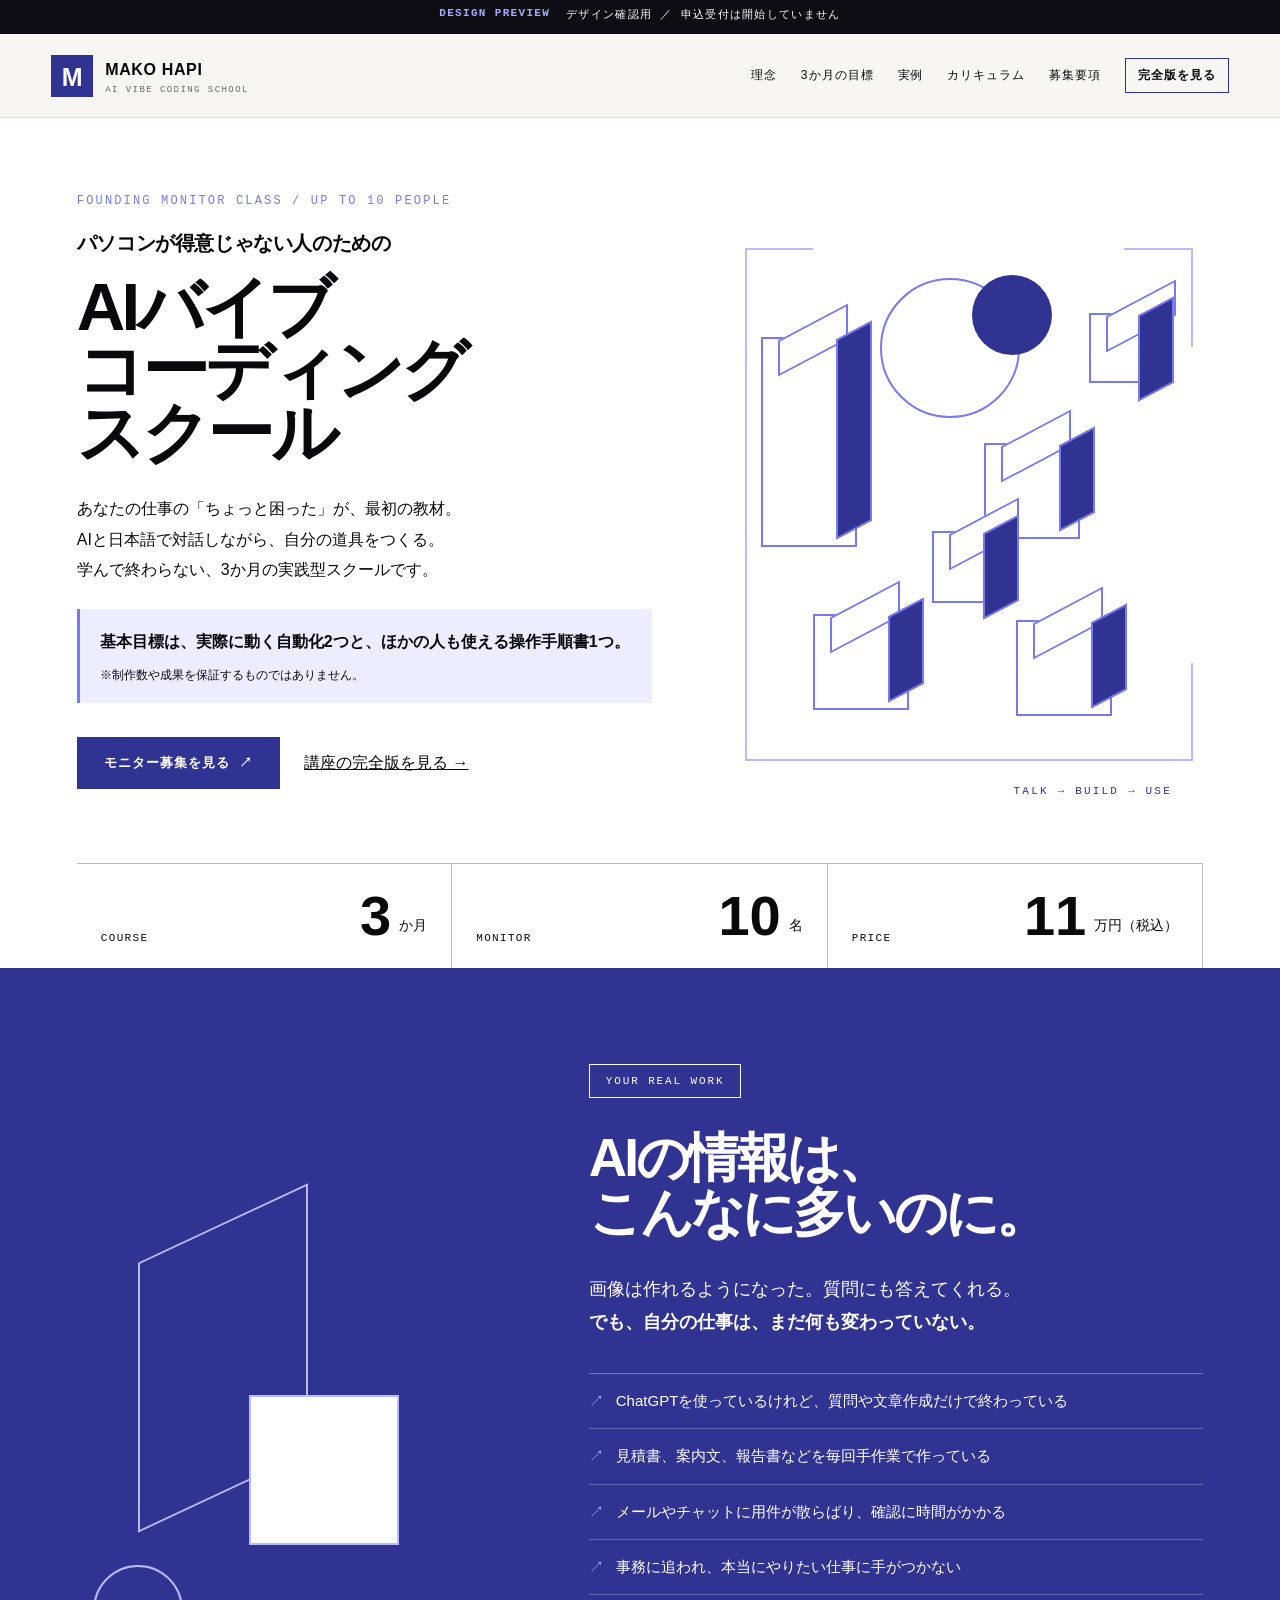
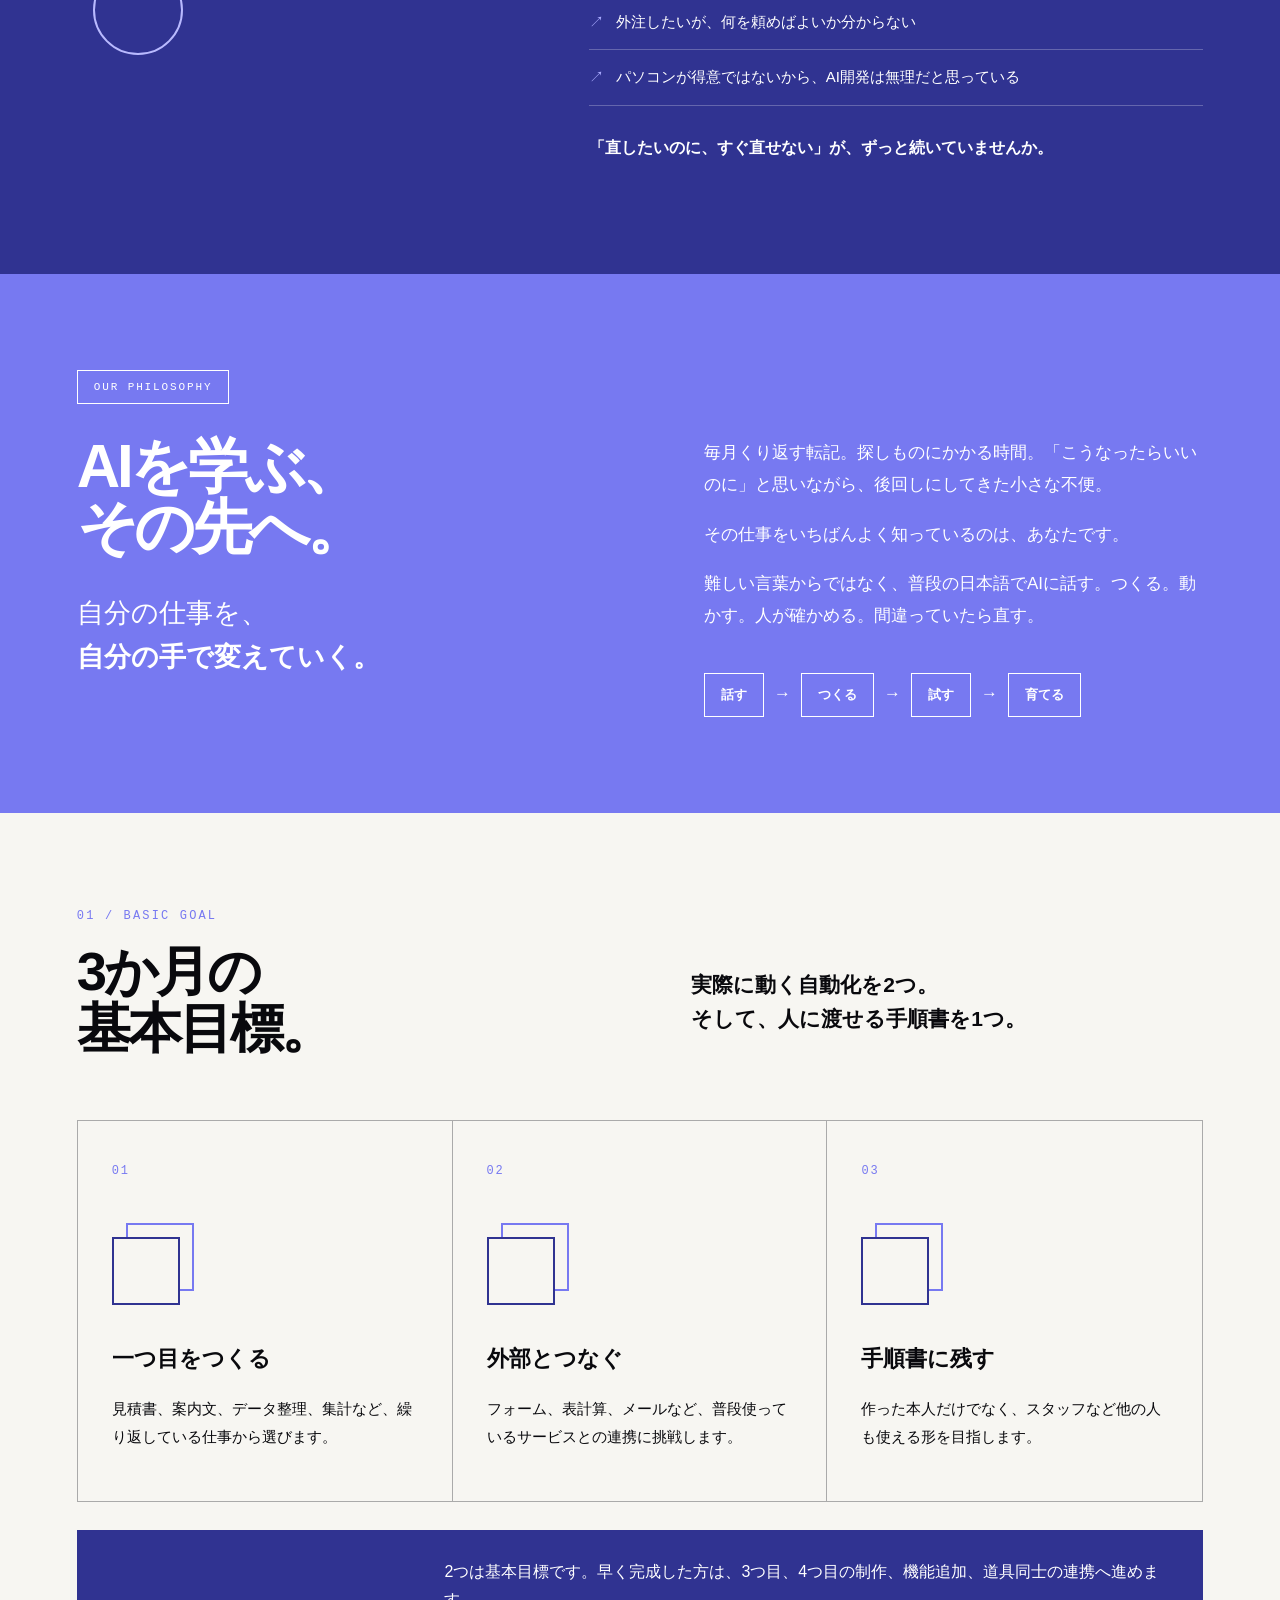
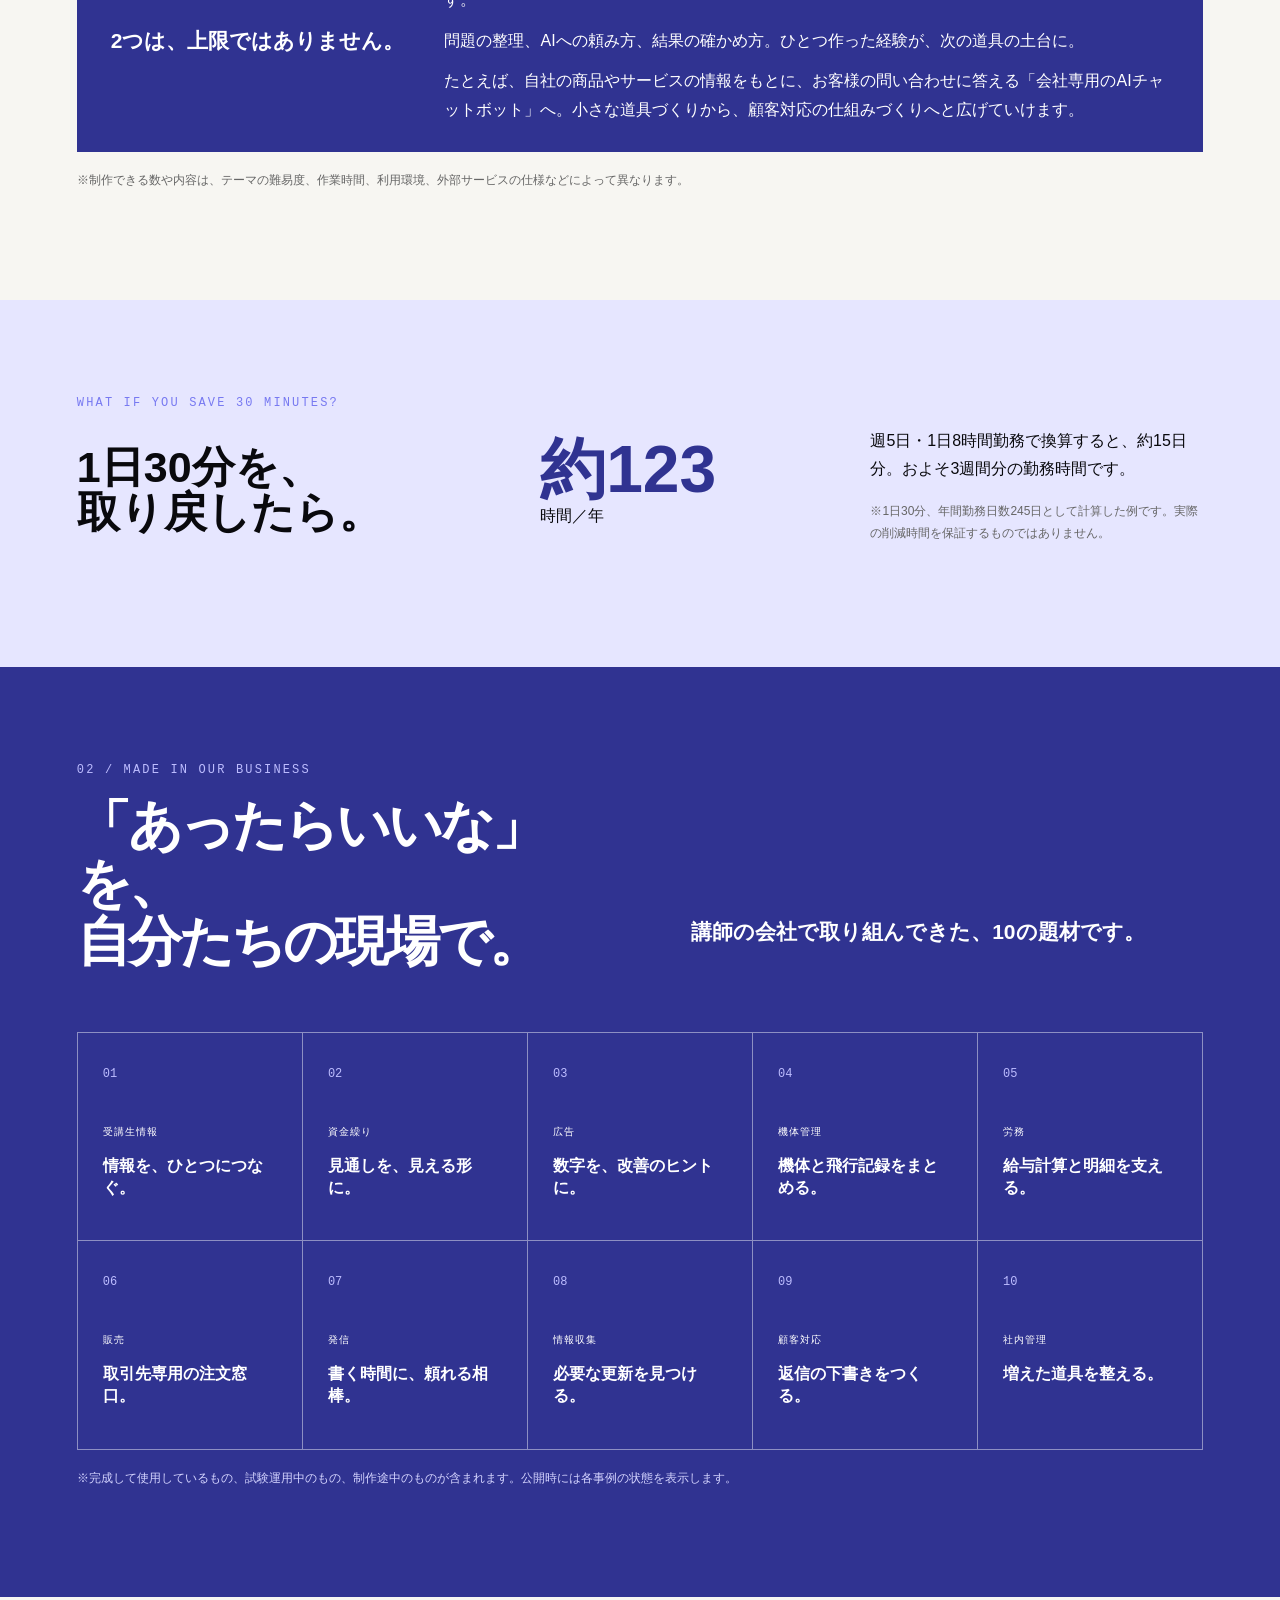
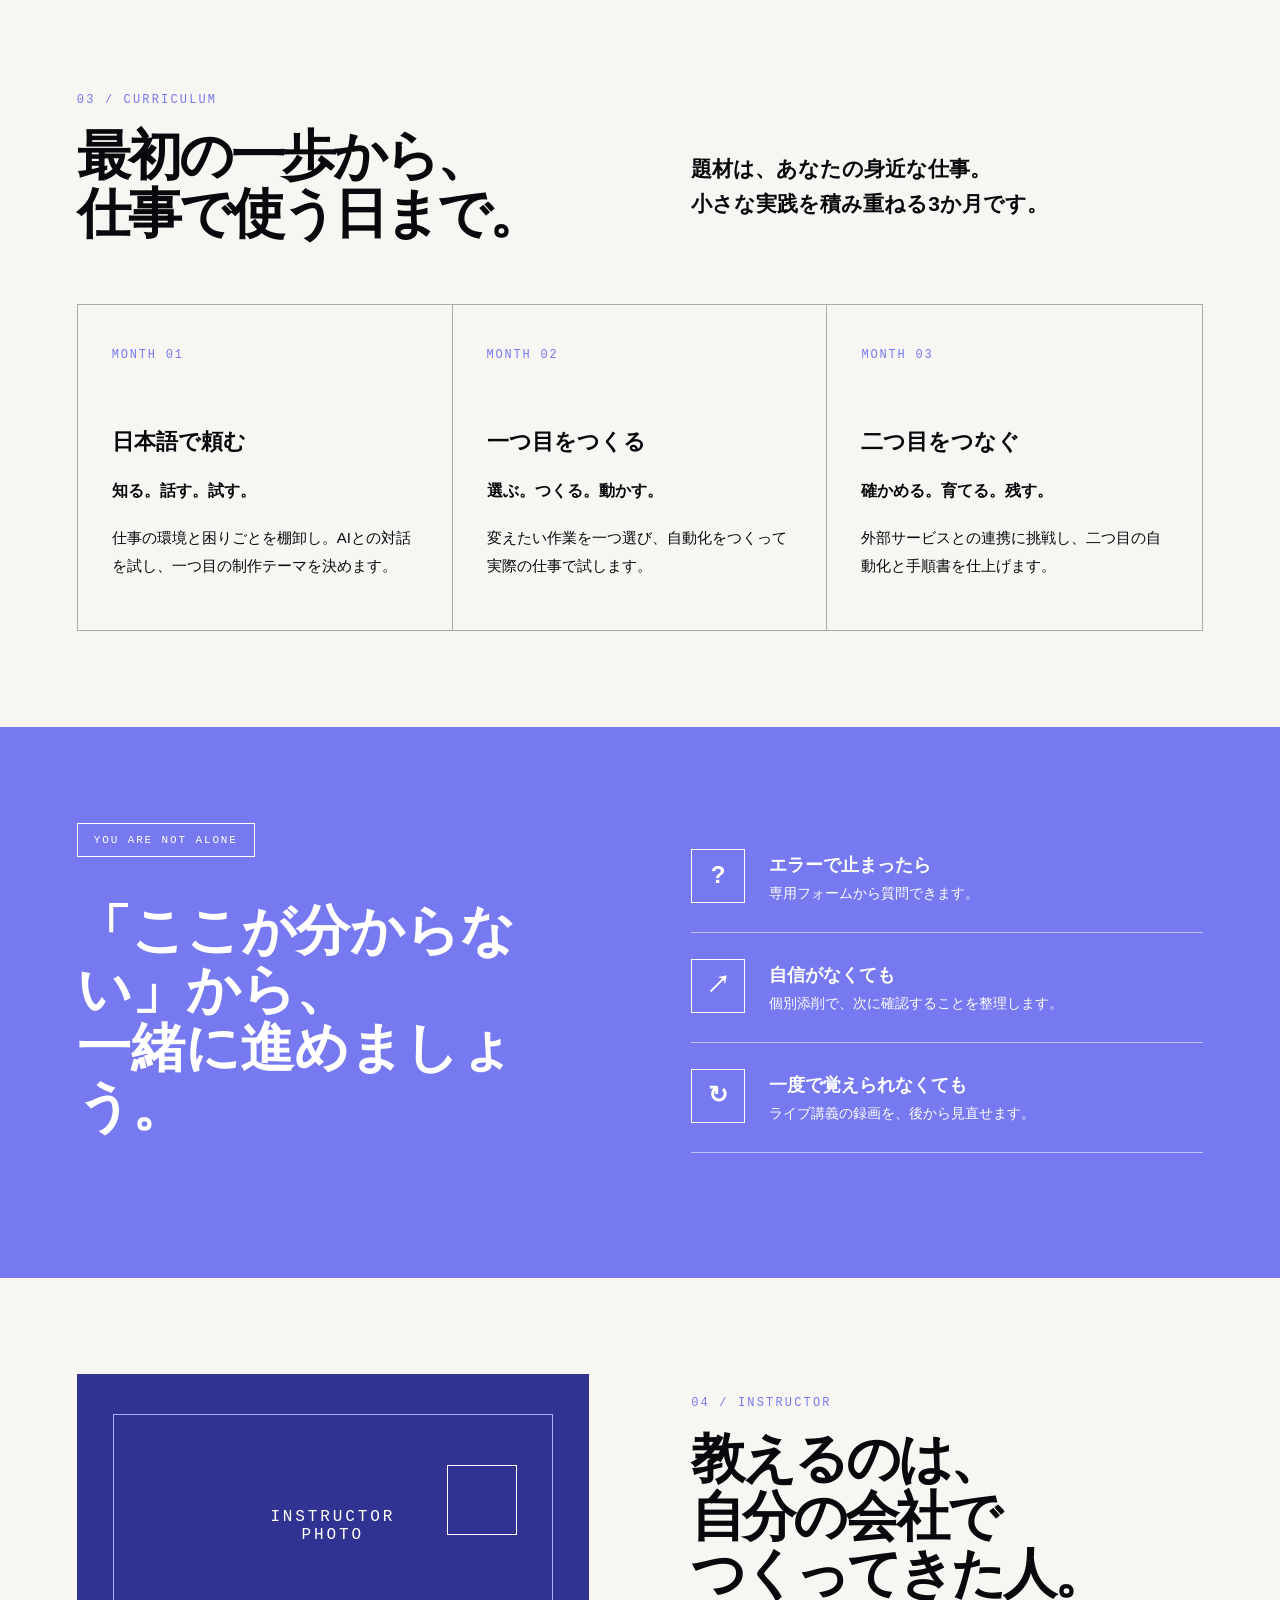
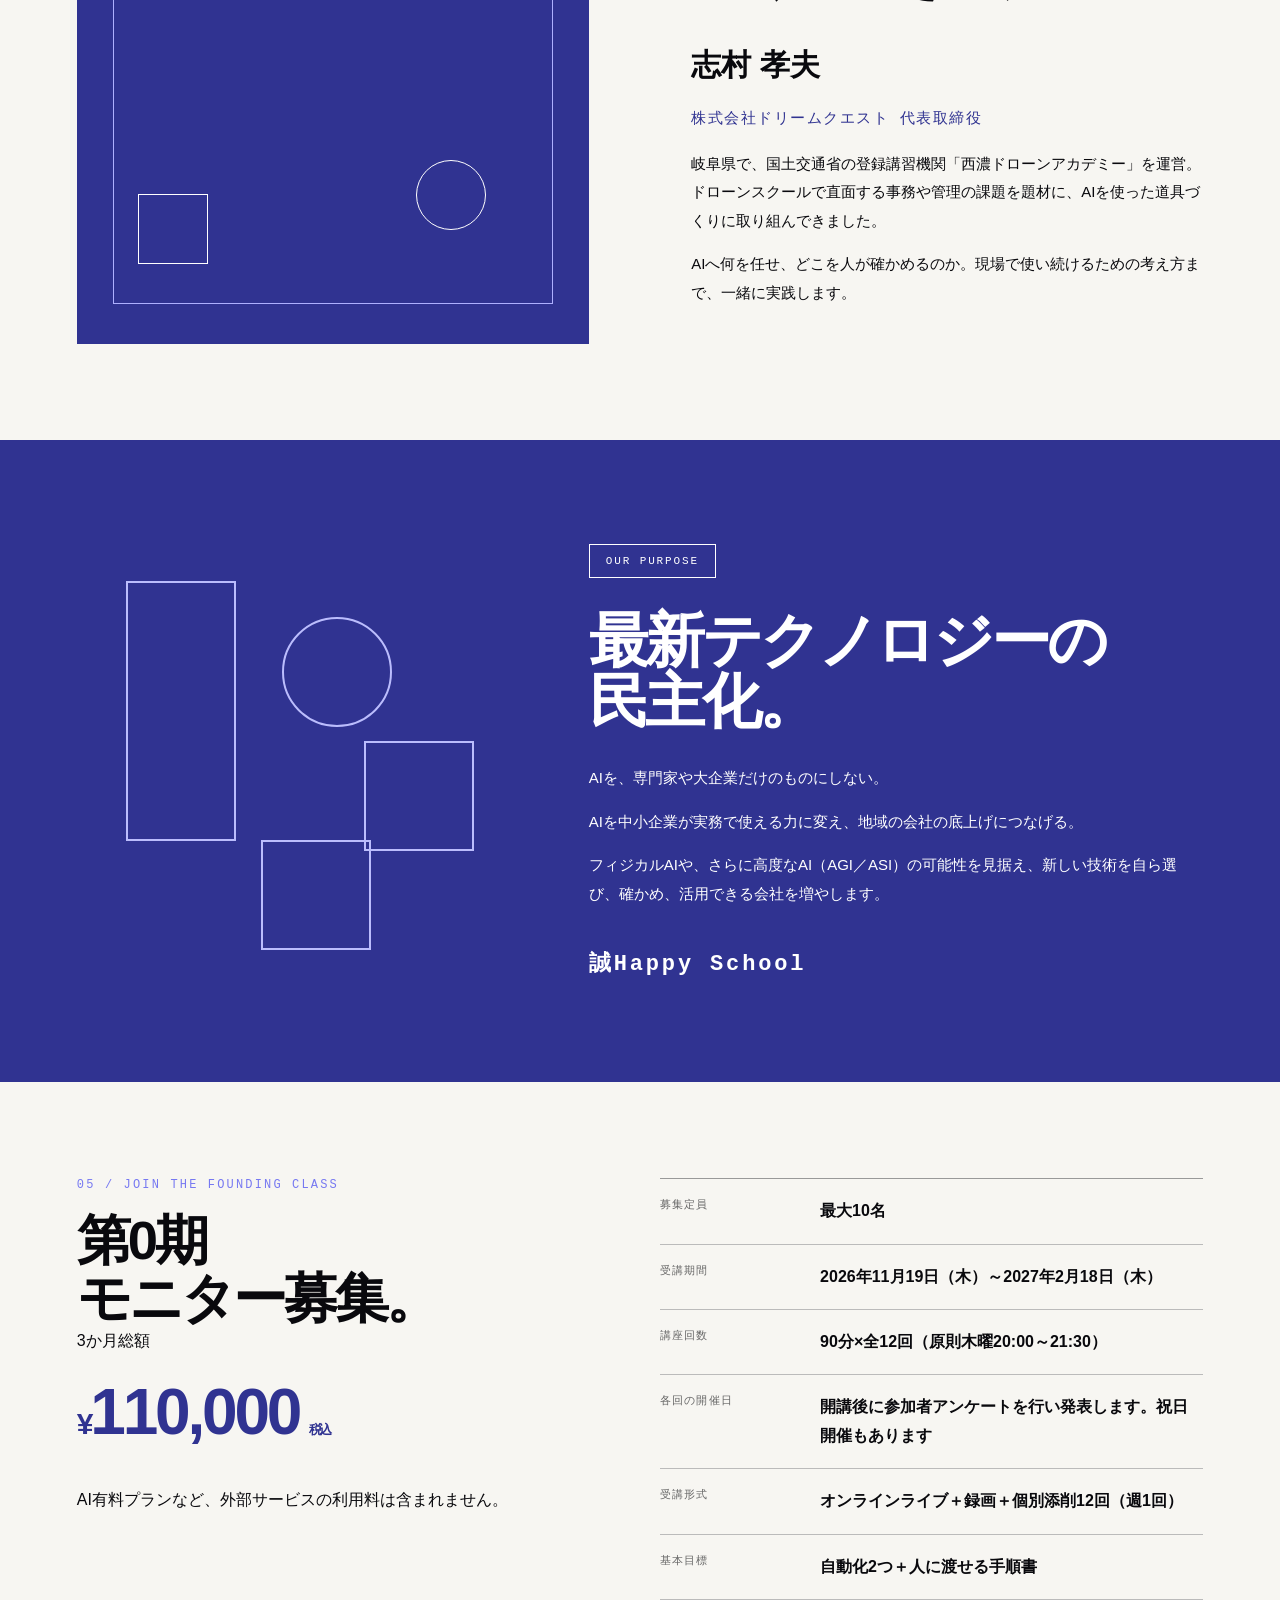
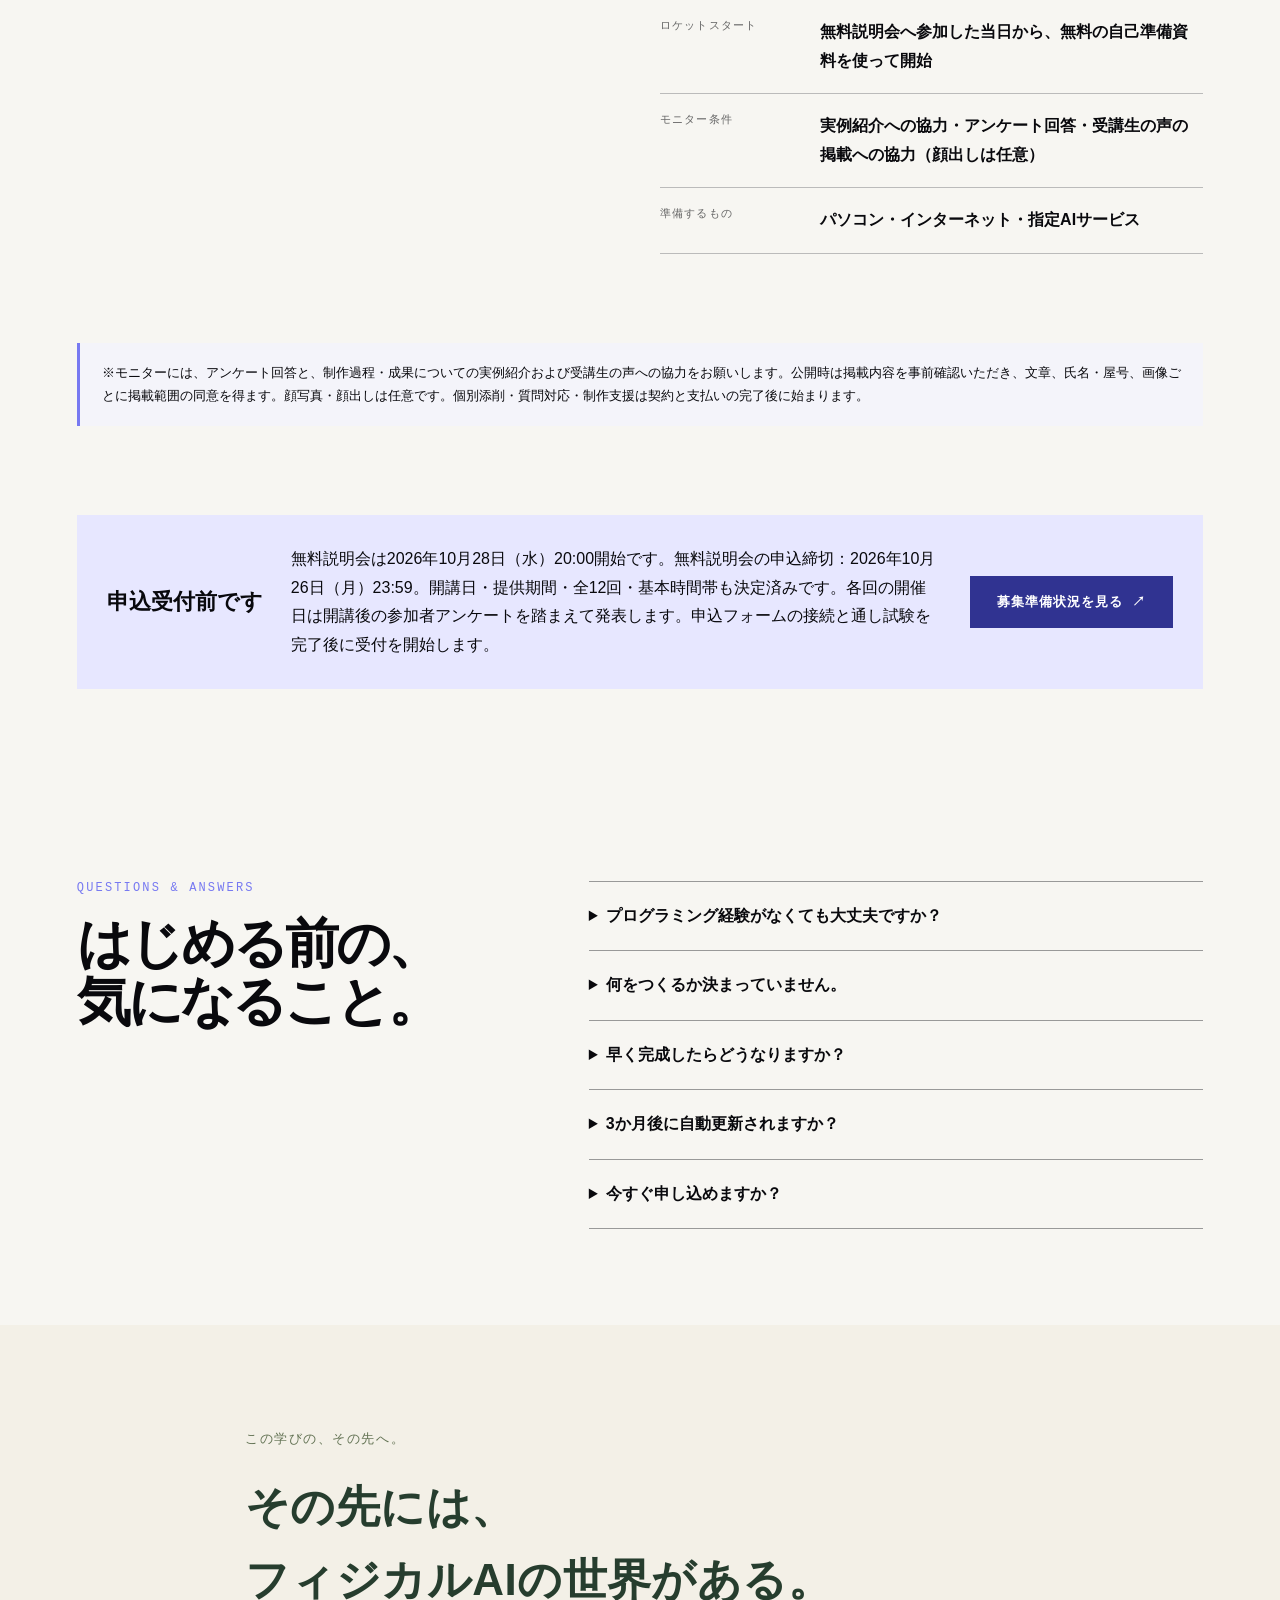
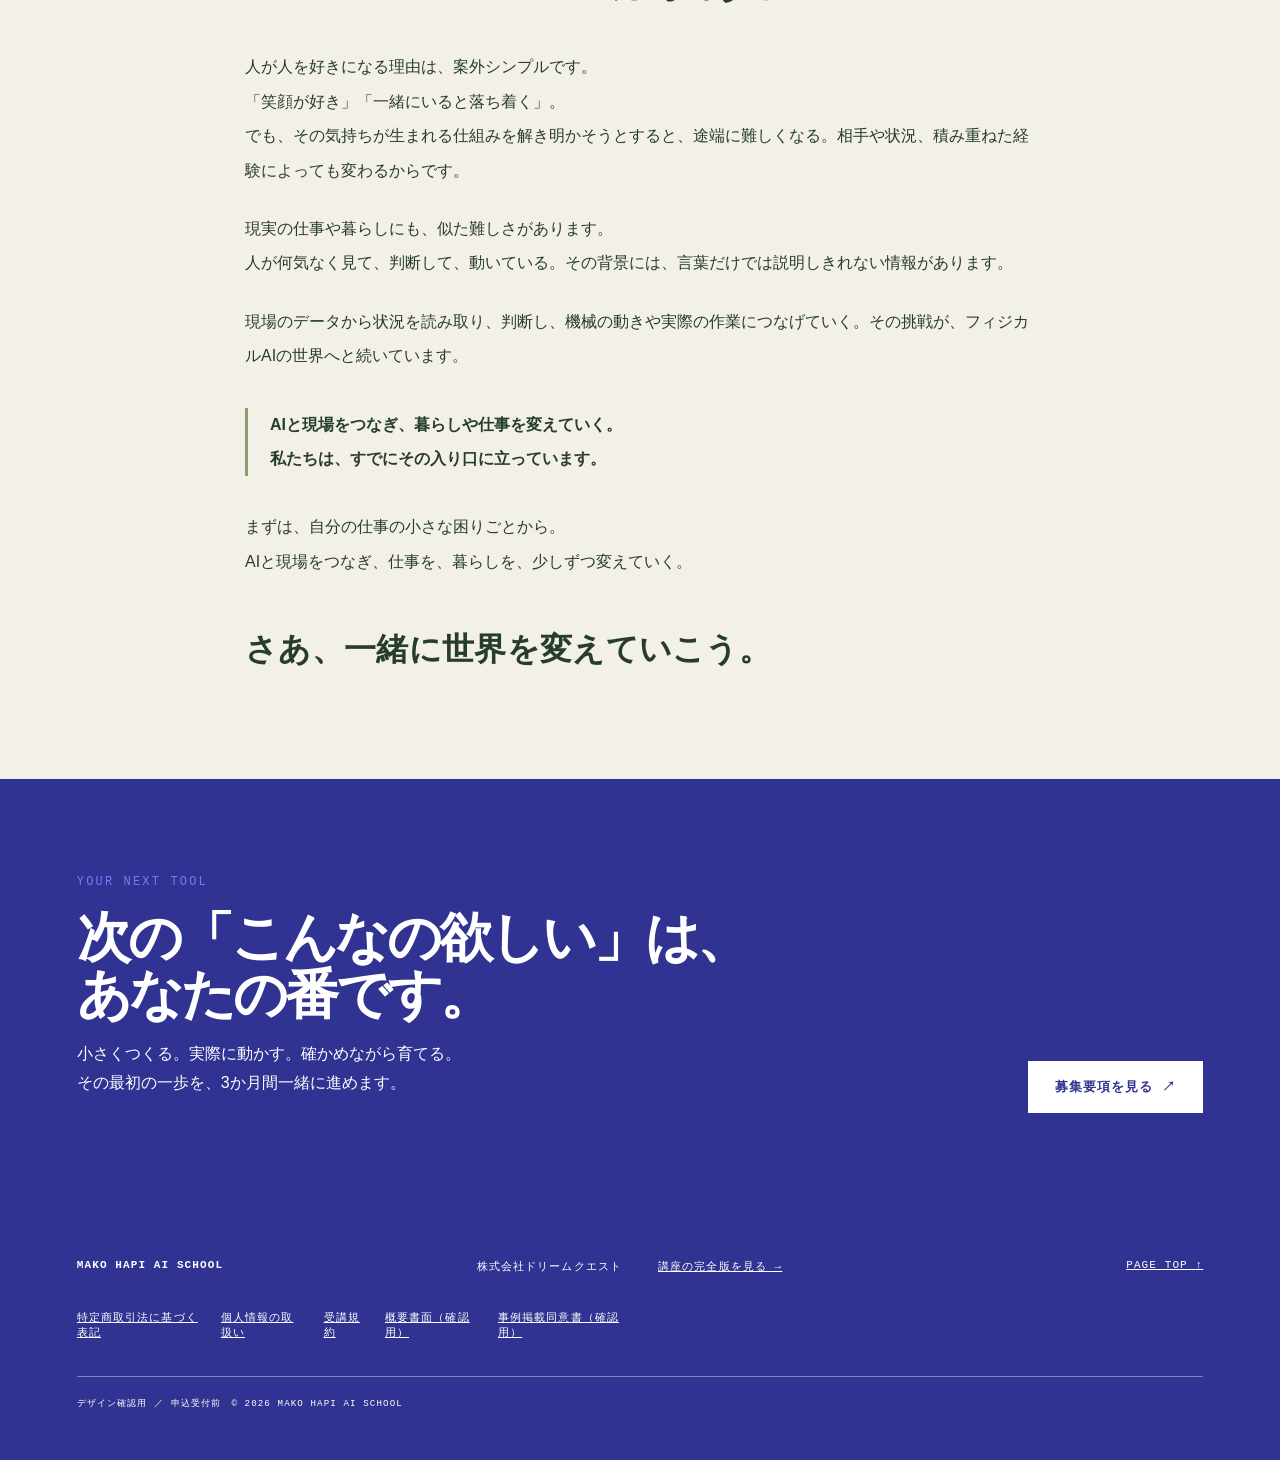
==== commit 95ffe9c2: "Add physical AI outlook before final invitation" ====
--- a/index.html
+++ b/index.html
@@ -54,6 +54,17 @@
       <div class="requirements-note"><b>申込受付前です</b><p>無料説明会は2026年10月28日（水）20:00開始です。無料説明会の申込締切：2026年10月26日（月）23:59。開講日・提供期間・全12回・基本時間帯も決定済みです。各回の開催日は開講後の参加者アンケートを踏まえて発表します。申込フォームの接続と通し試験を完了後に受付を開始します。</p><button class="button" id="apply-button" data-track="lp_preview_status">募集準備状況を見る ↗</button></div>
     </section>
     <section class="faq white-section"><div><div class="eyebrow">QUESTIONS & ANSWERS</div><h2>はじめる前の、<br>気になること。</h2></div><div><details><summary>プログラミング経験がなくても大丈夫ですか？</summary><p>専門的なプログラミング経験は前提にしていません。日本語でAIに頼むところから始めます。文字入力やファイル保存などの基本操作は必要です。</p></details><details><summary>何をつくるか決まっていません。</summary><p>毎月繰り返している作業や、手間に感じていることを棚卸しするところから始めます。</p></details><details><summary>早く完成したらどうなりますか？</summary><p>2つは上限ではありません。3つ目以降の制作、機能追加、外部サービスとの連携へ進めます。</p></details><details><summary>3か月後に自動更新されますか？</summary><p>自動更新はありません。希望する方だけ、別途「卒業後サポート」へ申し込みます。</p></details><details><summary>今すぐ申し込めますか？</summary><p>現在はデザイン確認用です。日程・募集条件・必要書面を整えてから申込受付を開始します。</p></details></div></section>
+    <section class="physical-vision" id="physical-ai" aria-labelledby="physical-ai-title"><div class="vision-reading">
+      <p class="vision-label">この学びの、その先へ。</p>
+      <h2 id="physical-ai-title">その先には、<br><span>フィジカルAIの</span><span>世界がある。</span></h2>
+      <p>人が人を好きになる理由は、案外シンプルです。<br>「笑顔が好き」「一緒にいると落ち着く」。<br>でも、その気持ちが生まれる仕組みを解き明かそうとすると、途端に難しくなる。相手や状況、積み重ねた経験によっても変わるからです。</p>
+      <p>現実の仕事や暮らしにも、似た難しさがあります。<br>人が何気なく見て、判断して、動いている。その背景には、言葉だけでは説明しきれない情報があります。</p>
+      <p>現場のデータから状況を読み取り、判断し、機械の動きや実際の作業につなげていく。その挑戦が、フィジカルAIの世界へと続いています。</p>
+      <p class="vision-threshold">AIと現場をつなぎ、暮らしや仕事を変えていく。<br>私たちは、すでにその入り口に立っています。</p>
+      <p>まずは、自分の仕事の小さな困りごとから。<br>AIと現場をつなぎ、仕事を、暮らしを、少しずつ変えていく。</p>
+      <p class="vision-invitation"><span>さあ、一緒に</span><span>世界を変えていこう。</span></p>
+    </div></section>
+
     <section class="final-cta dark-section" id="entry"><div><div class="eyebrow">YOUR NEXT TOOL</div><h2>次の「こんなの欲しい」は、<br>あなたの番です。</h2><p>小さくつくる。実際に動かす。確かめながら育てる。<br>その最初の一歩を、3か月間一緒に進めます。</p></div><a class="button light-button" href="#requirements">募集要項を見る ↗</a></section>
   </main>
   <footer><div><b>MAKO HAPI AI SCHOOL</b><span>株式会社ドリームクエスト</span></div><div><a href="complete.html">講座の完全版を見る →</a><a href="#top">PAGE TOP ↑</a></div><div><a href="tokushoho.html">特定商取引法に基づく表記</a><a href="privacy.html">個人情報の取扱い</a><a href="terms.html">受講規約</a><a href="gaiyo_shomen.html">概要書面（確認用）</a><a href="monitor_consent.html">事例掲載同意書（確認用）</a></div><small>デザイン確認用 ／ 申込受付前　© 2026 MAKO HAPI AI SCHOOL</small></footer>
--- a/design.css
+++ b/design.css
@@ -113,3 +113,9 @@
 }
 
 .fast-track>div{min-width:0;flex:1}.fast-track>div p+p{margin-top:12px}
+
+/* Physical AI outlook: an invitation before the final course entry. */
+.physical-vision{padding:100px 28px;background:#f3f0e7;color:#263d2e}.physical-vision .vision-reading{max-width:790px;margin:0 auto}.physical-vision .vision-label{font-size:13px;letter-spacing:.12em;color:#627253;margin:0 0 18px}.physical-vision h2{font-size:clamp(29px,3.5vw,44px);line-height:1.65;letter-spacing:.01em;margin:0 0 34px}.physical-vision p{font-size:16px;font-weight:400;line-height:2.15;margin:0 0 24px}.physical-vision .vision-threshold{font-weight:600;border-left:3px solid #8b9c6d;padding-left:22px;margin:34px 0}.physical-vision .vision-invitation{font-size:clamp(23px,2.6vw,32px);font-weight:600;line-height:1.8;margin:42px 0 0;letter-spacing:.01em}
+@media(max-width:600px){.physical-vision{padding:64px 22px}.physical-vision h2{margin-bottom:27px}.physical-vision p{font-size:15px;line-height:2.1}.physical-vision .vision-threshold{padding-left:16px}.physical-vision .vision-invitation{font-size:23px;margin-top:32px}}
+
+.physical-vision h2 span,.physical-vision .vision-invitation span{display:inline-block}
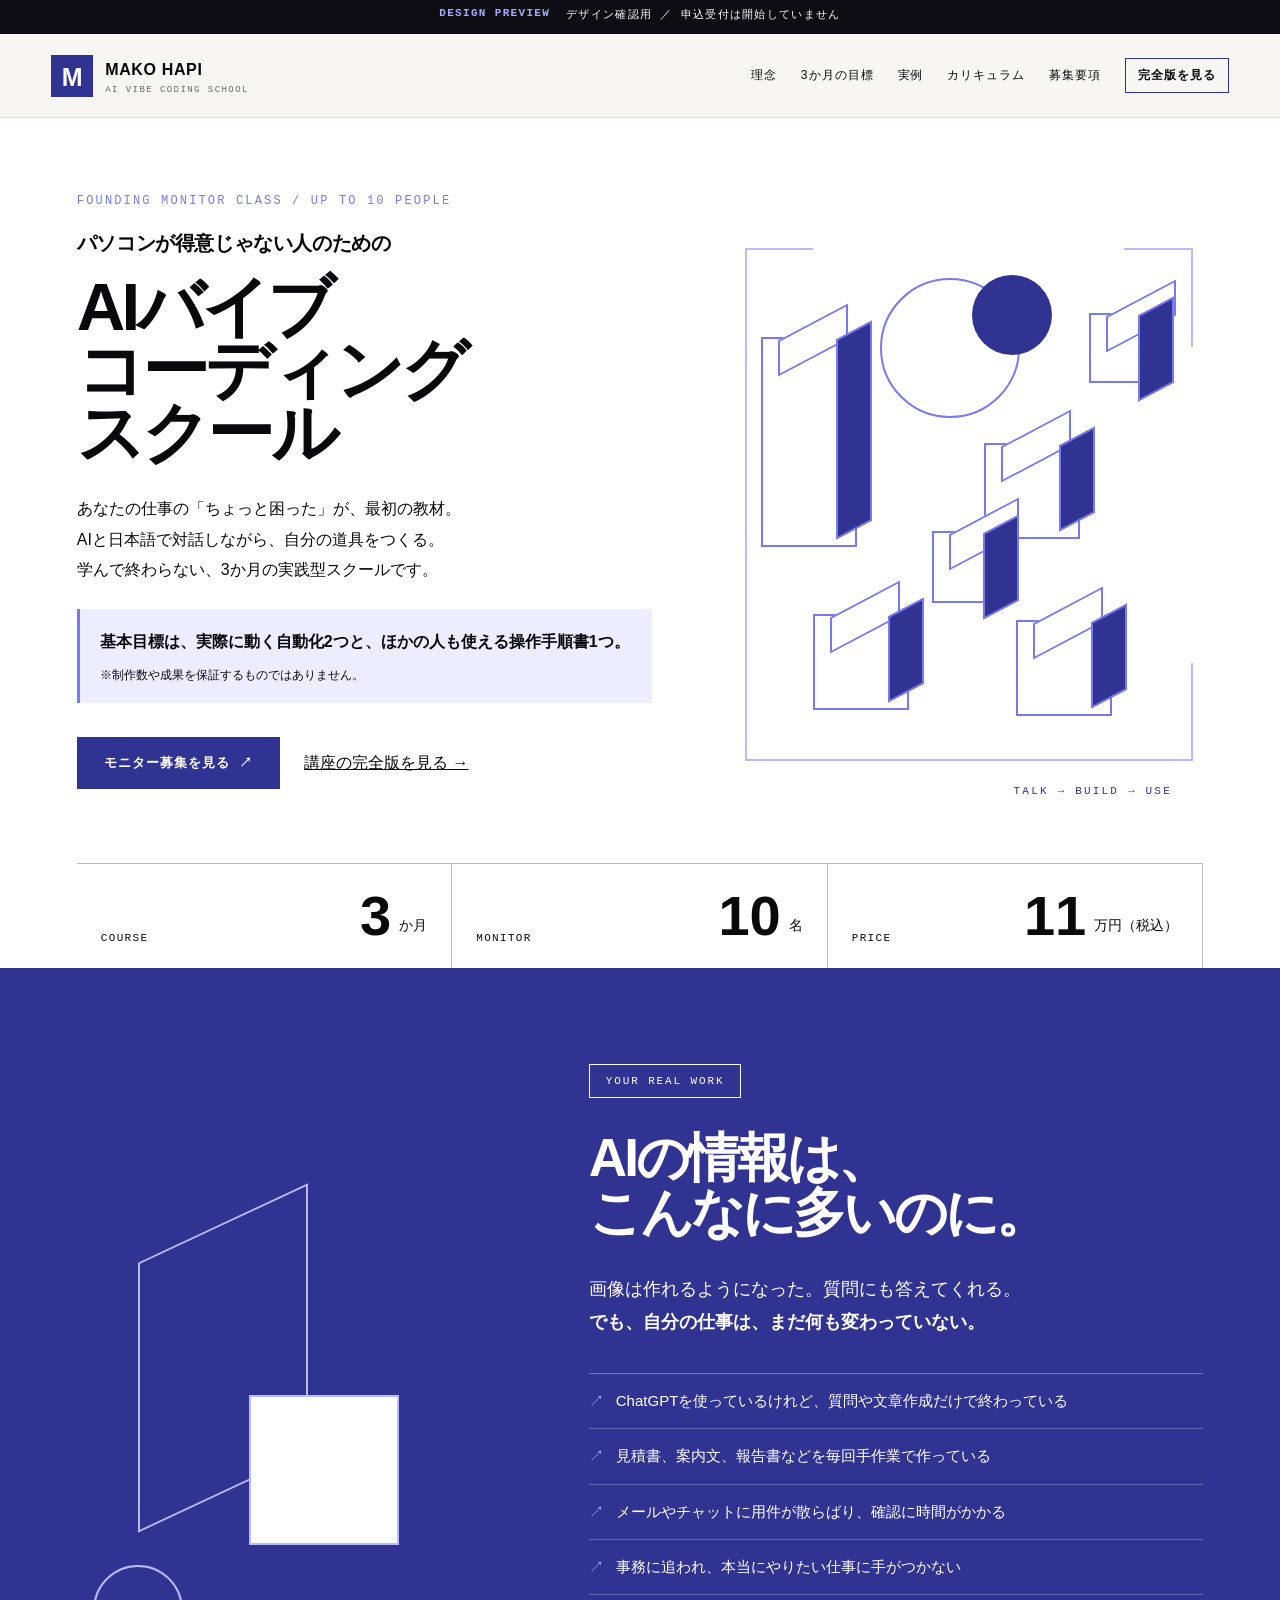
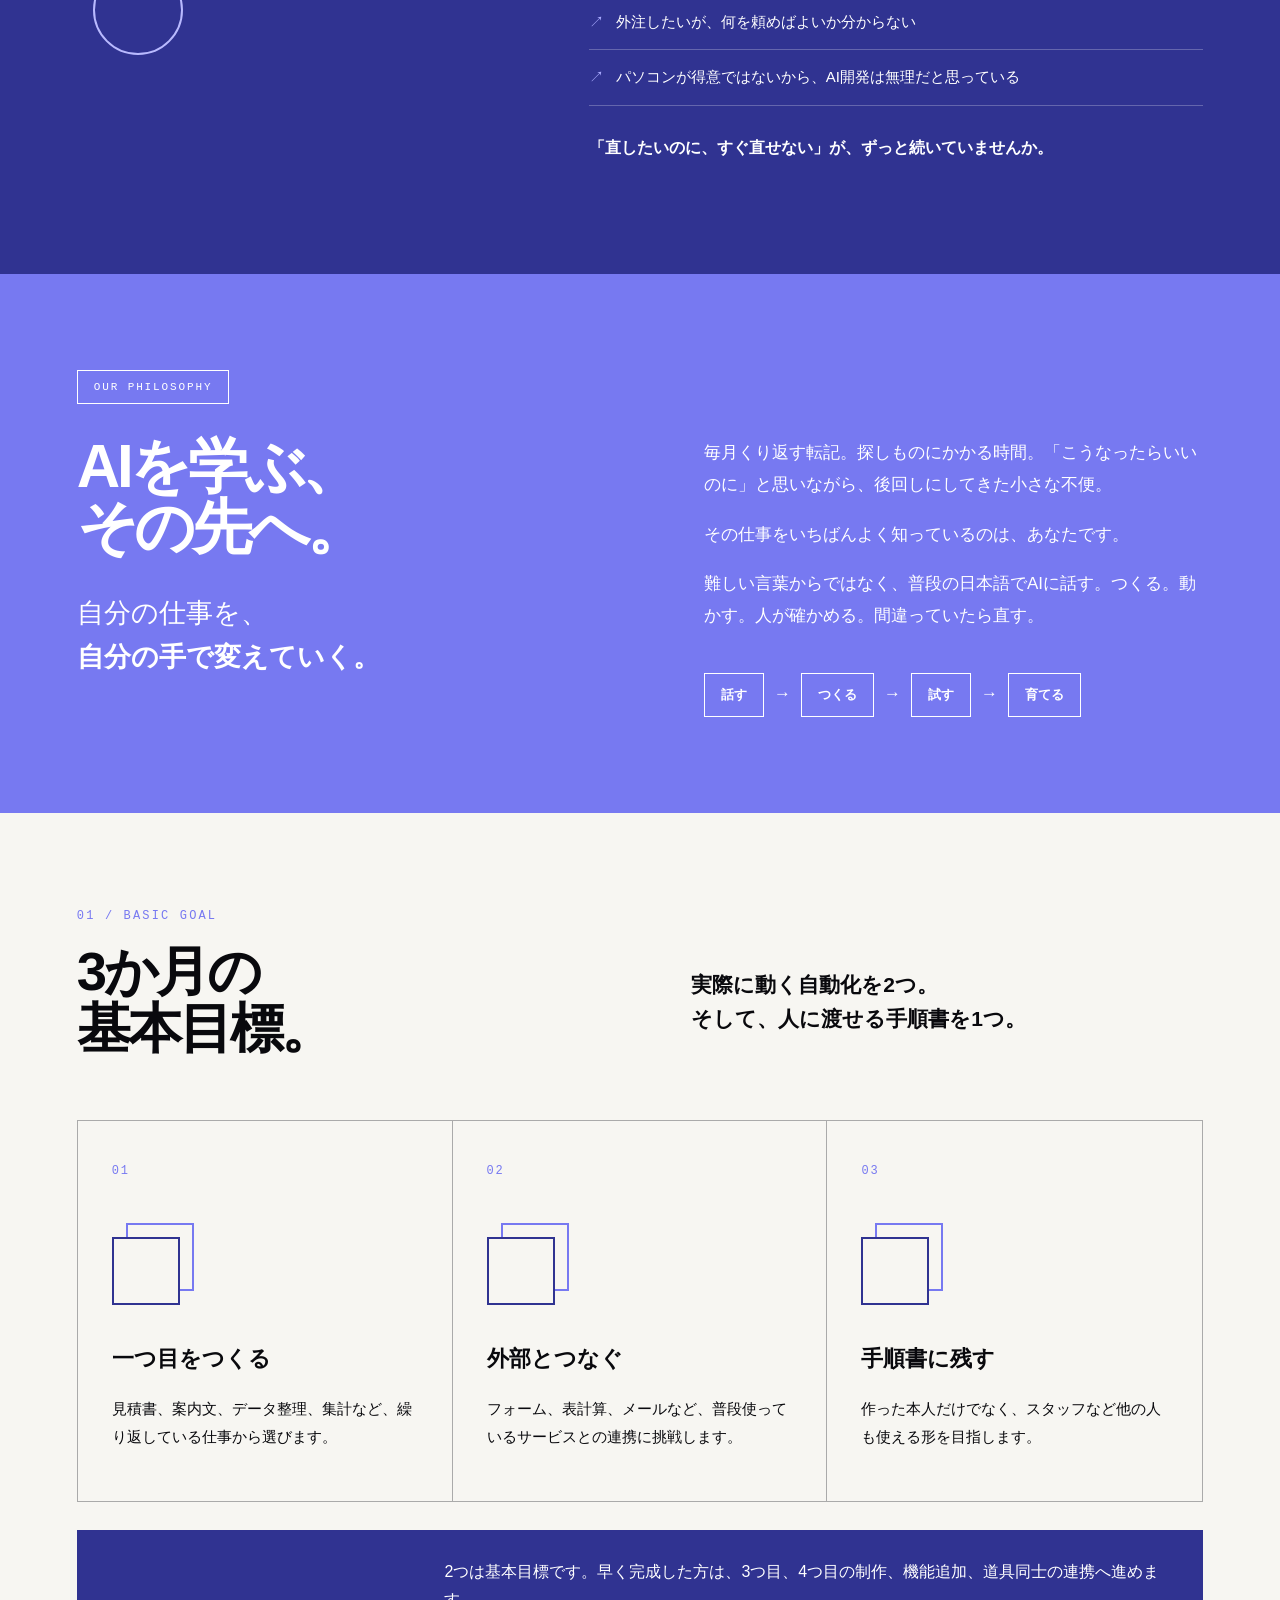
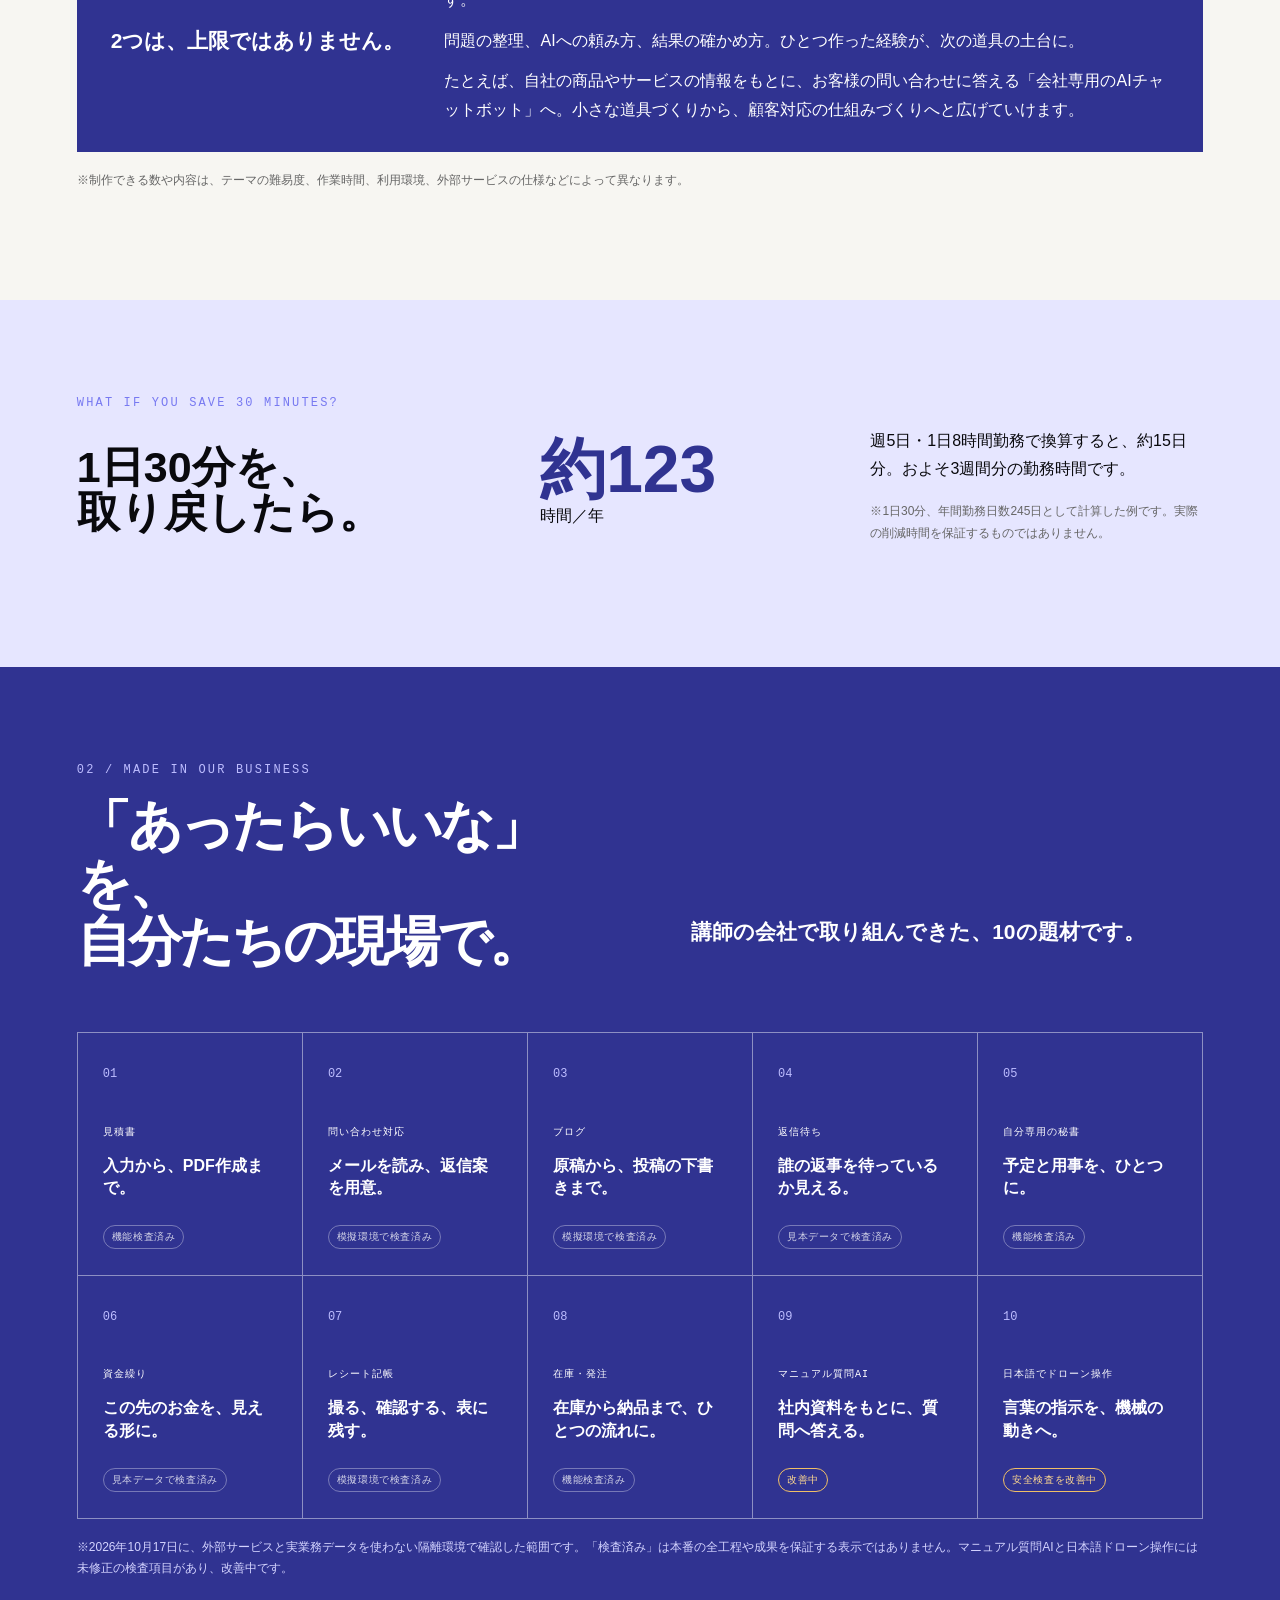
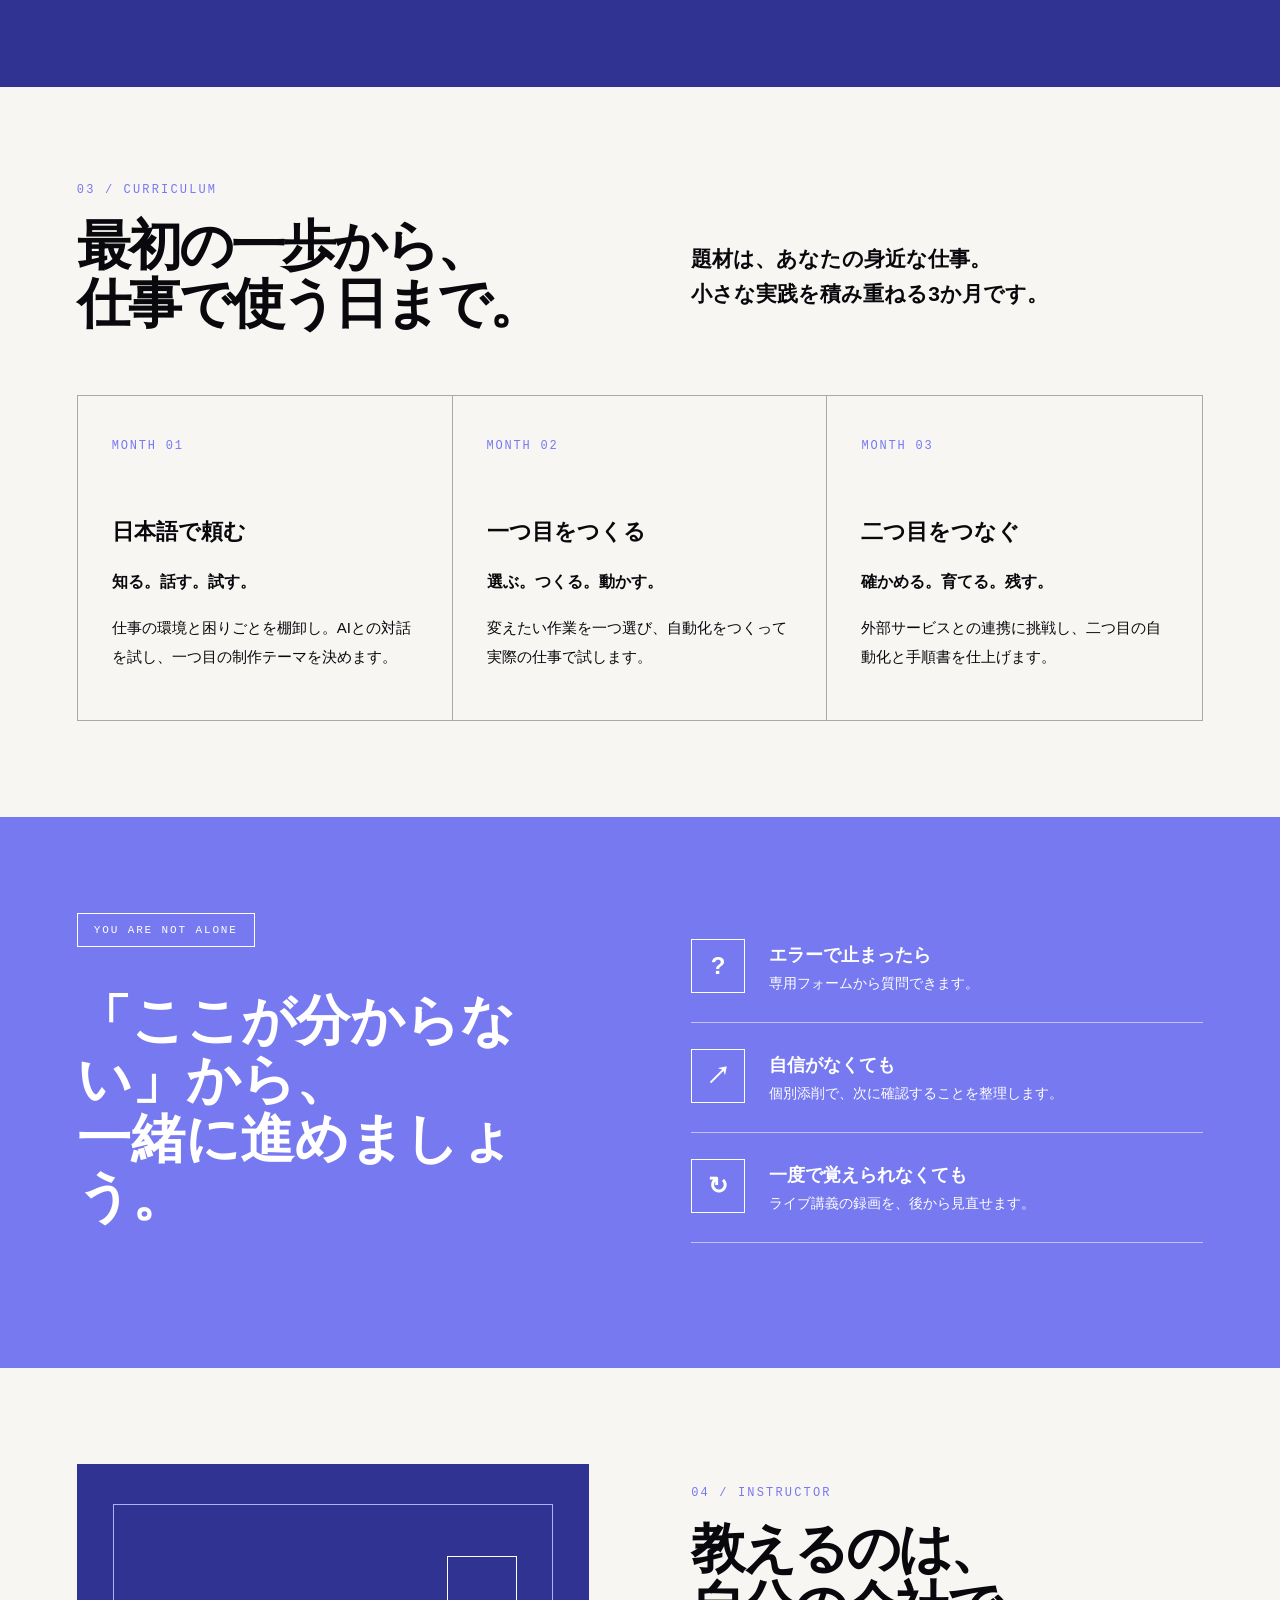
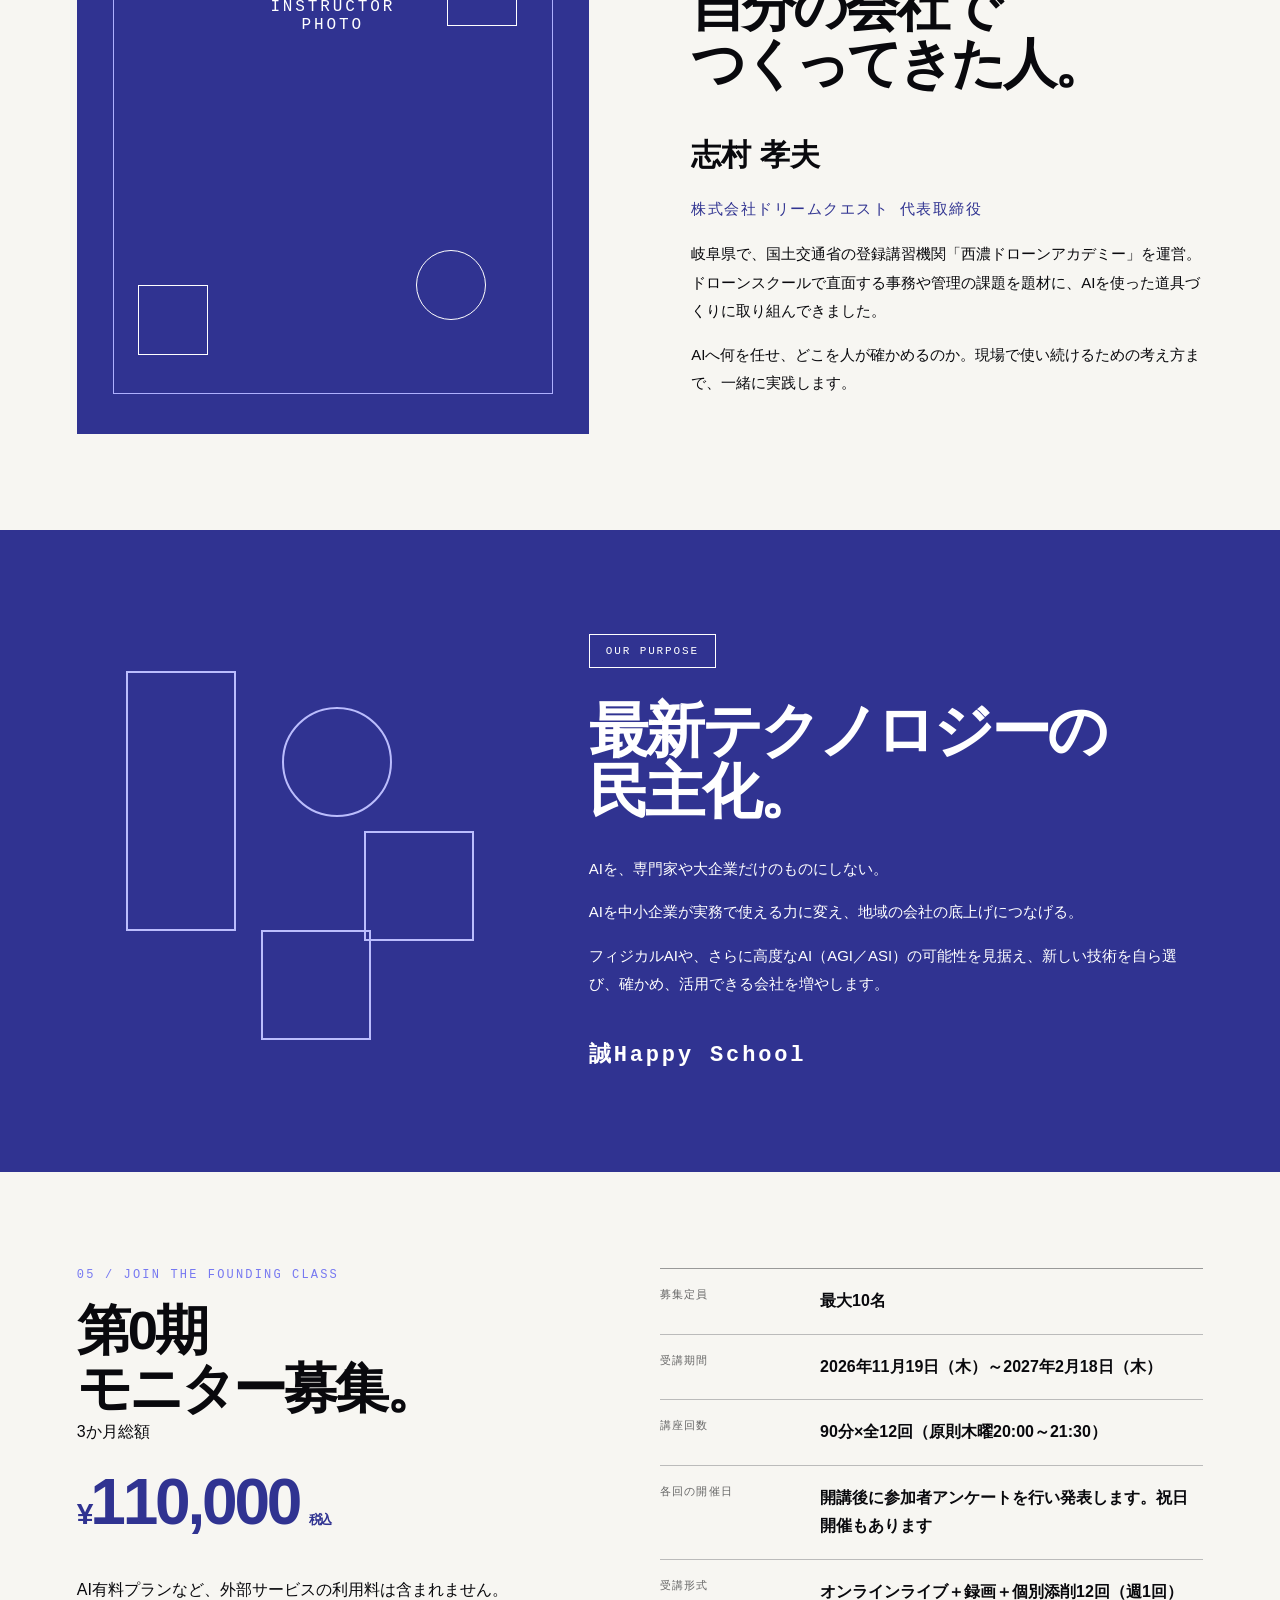
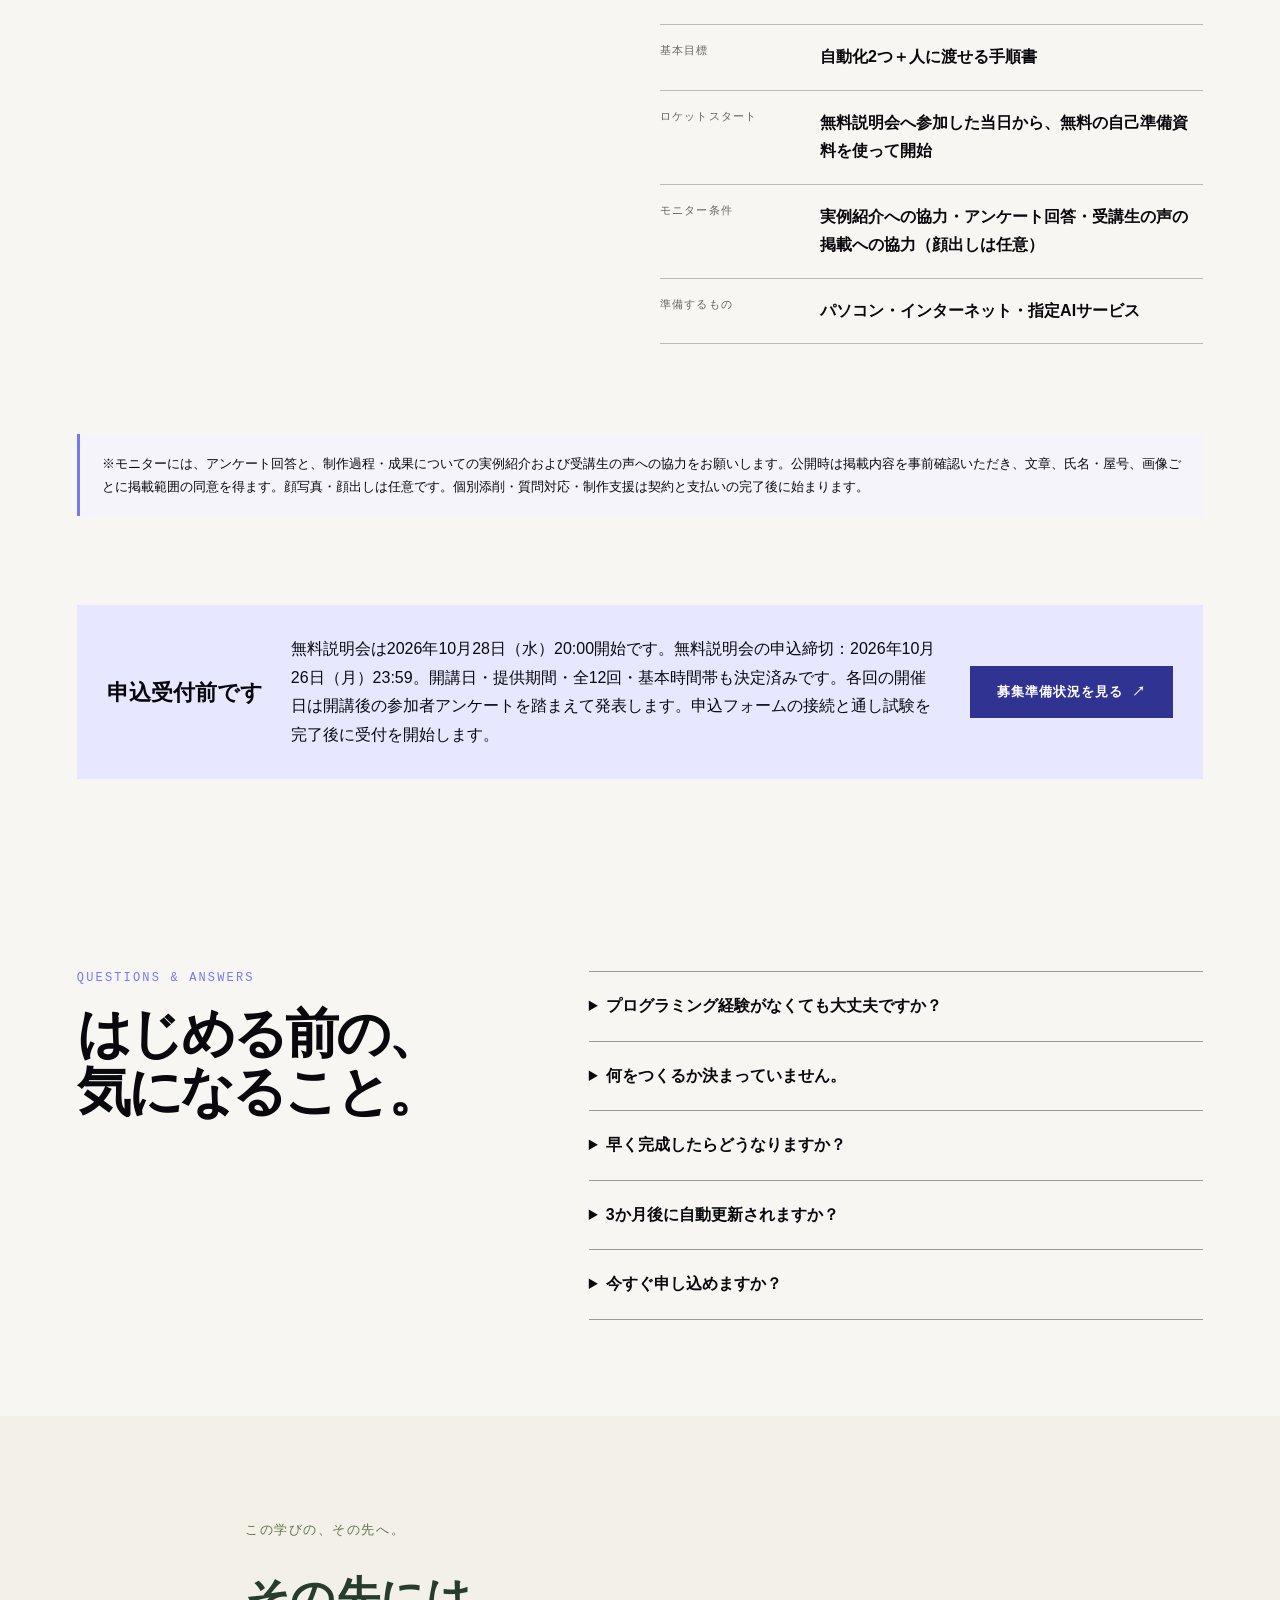
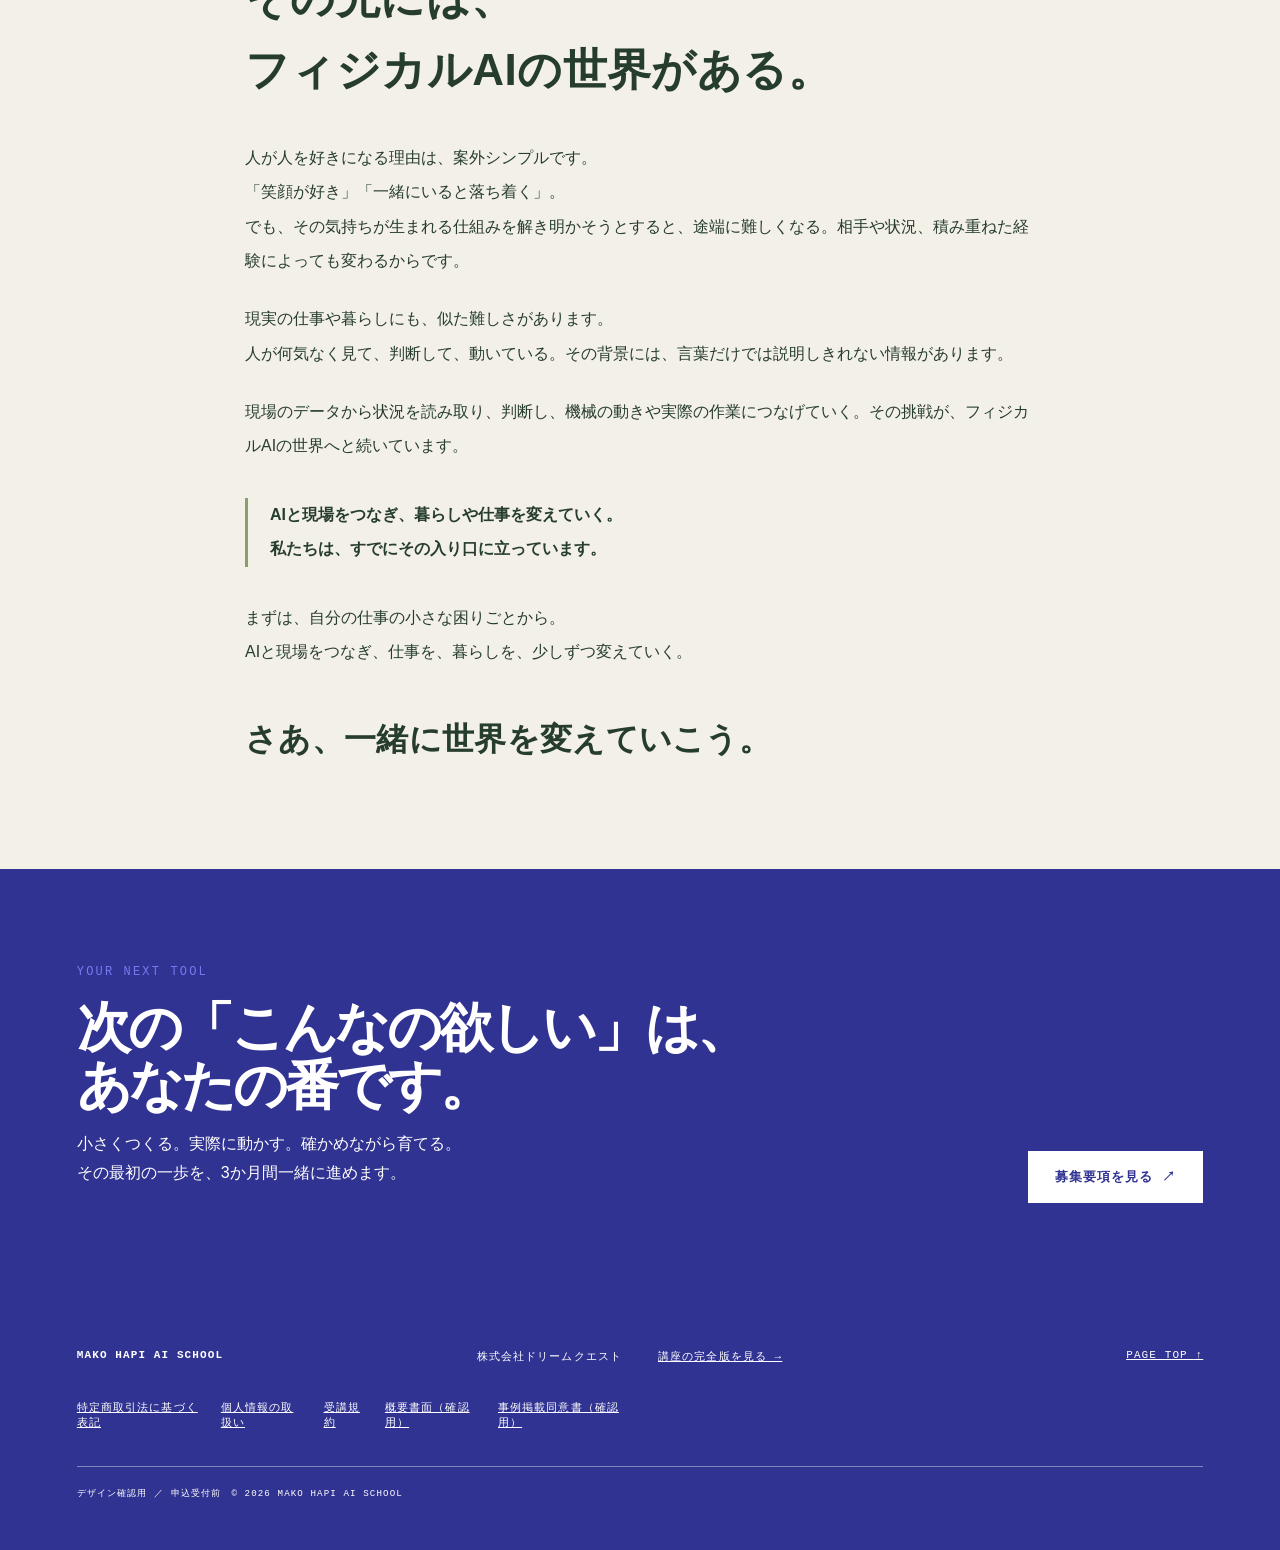
==== commit d2705286: "lp: show measured status for ten examples" ====
--- a/index.html
+++ b/index.html
@@ -38,7 +38,7 @@
     <section class="time-band"><div><div class="eyebrow">WHAT IF YOU SAVE 30 MINUTES?</div><h2>1日30分を、<br>取り戻したら。</h2></div><div class="time-number"><b>約123</b><span>時間／年</span></div><div><p>週5日・1日8時間勤務で換算すると、約15日分。およそ3週間分の勤務時間です。</p><p class="annotation">※1日30分、年間勤務日数245日として計算した例です。実際の削減時間を保証するものではありません。</p></div></section>
     <section class="cases dark-section" id="cases">
       <div class="section-title-row light"><div><div class="eyebrow">02 / MADE IN OUR BUSINESS</div><h2 class="cases-title"><span>「あったらいいな」を、</span><span>自分たちの現場で。</span></h2></div><p>講師の会社で取り組んできた、10の題材です。</p></div>
-      <div class="cases-grid"><article><b>01</b><span>受講生情報</span><h3>情報を、ひとつにつなぐ。</h3></article><article><b>02</b><span>資金繰り</span><h3>見通しを、見える形に。</h3></article><article><b>03</b><span>広告</span><h3>数字を、改善のヒントに。</h3></article><article><b>04</b><span>機体管理</span><h3>機体と飛行記録をまとめる。</h3></article><article><b>05</b><span>労務</span><h3>給与計算と明細を支える。</h3></article><article><b>06</b><span>販売</span><h3>取引先専用の注文窓口。</h3></article><article><b>07</b><span>発信</span><h3>書く時間に、頼れる相棒。</h3></article><article><b>08</b><span>情報収集</span><h3>必要な更新を見つける。</h3></article><article><b>09</b><span>顧客対応</span><h3>返信の下書きをつくる。</h3></article><article><b>10</b><span>社内管理</span><h3>増えた道具を整える。</h3></article></div><p class="annotation light-note">※完成して使用しているもの、試験運用中のもの、制作途中のものが含まれます。公開時には各事例の状態を表示します。</p>
+      <div class="cases-grid"><article><b>01</b><span>見積書</span><h3>入力から、PDF作成まで。</h3><em>機能検査済み</em></article><article><b>02</b><span>問い合わせ対応</span><h3>メールを読み、返信案を用意。</h3><em>模擬環境で検査済み</em></article><article><b>03</b><span>ブログ</span><h3>原稿から、投稿の下書きまで。</h3><em>模擬環境で検査済み</em></article><article><b>04</b><span>返信待ち</span><h3>誰の返事を待っているか見える。</h3><em>見本データで検査済み</em></article><article><b>05</b><span>自分専用の秘書</span><h3>予定と用事を、ひとつに。</h3><em>機能検査済み</em></article><article><b>06</b><span>資金繰り</span><h3>この先のお金を、見える形に。</h3><em>見本データで検査済み</em></article><article><b>07</b><span>レシート記帳</span><h3>撮る、確認する、表に残す。</h3><em>模擬環境で検査済み</em></article><article><b>08</b><span>在庫・発注</span><h3>在庫から納品まで、ひとつの流れに。</h3><em>機能検査済み</em></article><article><b>09</b><span>マニュアル質問AI</span><h3>社内資料をもとに、質問へ答える。</h3><em class="case-status-progress">改善中</em></article><article><b>10</b><span>日本語でドローン操作</span><h3>言葉の指示を、機械の動きへ。</h3><em class="case-status-progress">安全検査を改善中</em></article></div><p class="annotation light-note">※2026年10月17日に、外部サービスと実業務データを使わない隔離環境で確認した範囲です。「検査済み」は本番の全工程や成果を保証する表示ではありません。マニュアル質問AIと日本語ドローン操作には未修正の検査項目があり、改善中です。</p>
     </section>
     <section class="curriculum white-section" id="curriculum">
       <div class="section-title-row"><div><div class="eyebrow">03 / CURRICULUM</div><h2>最初の一歩から、<br>仕事で使う日まで。</h2></div><p>題材は、あなたの身近な仕事。<br>小さな実践を積み重ねる3か月です。</p></div>
--- a/design.css
+++ b/design.css
@@ -119,3 +119,7 @@
 @media(max-width:600px){.physical-vision{padding:64px 22px}.physical-vision h2{margin-bottom:27px}.physical-vision p{font-size:15px;line-height:2.1}.physical-vision .vision-threshold{padding-left:16px}.physical-vision .vision-invitation{font-size:23px;margin-top:32px}}
 
 .physical-vision h2 span,.physical-vision .vision-invitation span{display:inline-block}
+
+/* Case verification labels: distinguish tested scope from work still in progress. */
+.cases-grid article em{display:inline-block;margin-top:10px;padding:4px 8px;border:1px solid rgba(255,255,255,.34);border-radius:999px;color:rgba(255,255,255,.78);font:normal 10px var(--mono);letter-spacing:.06em}
+.cases-grid article .case-status-progress{border-color:#f0bf66;color:#ffd990}
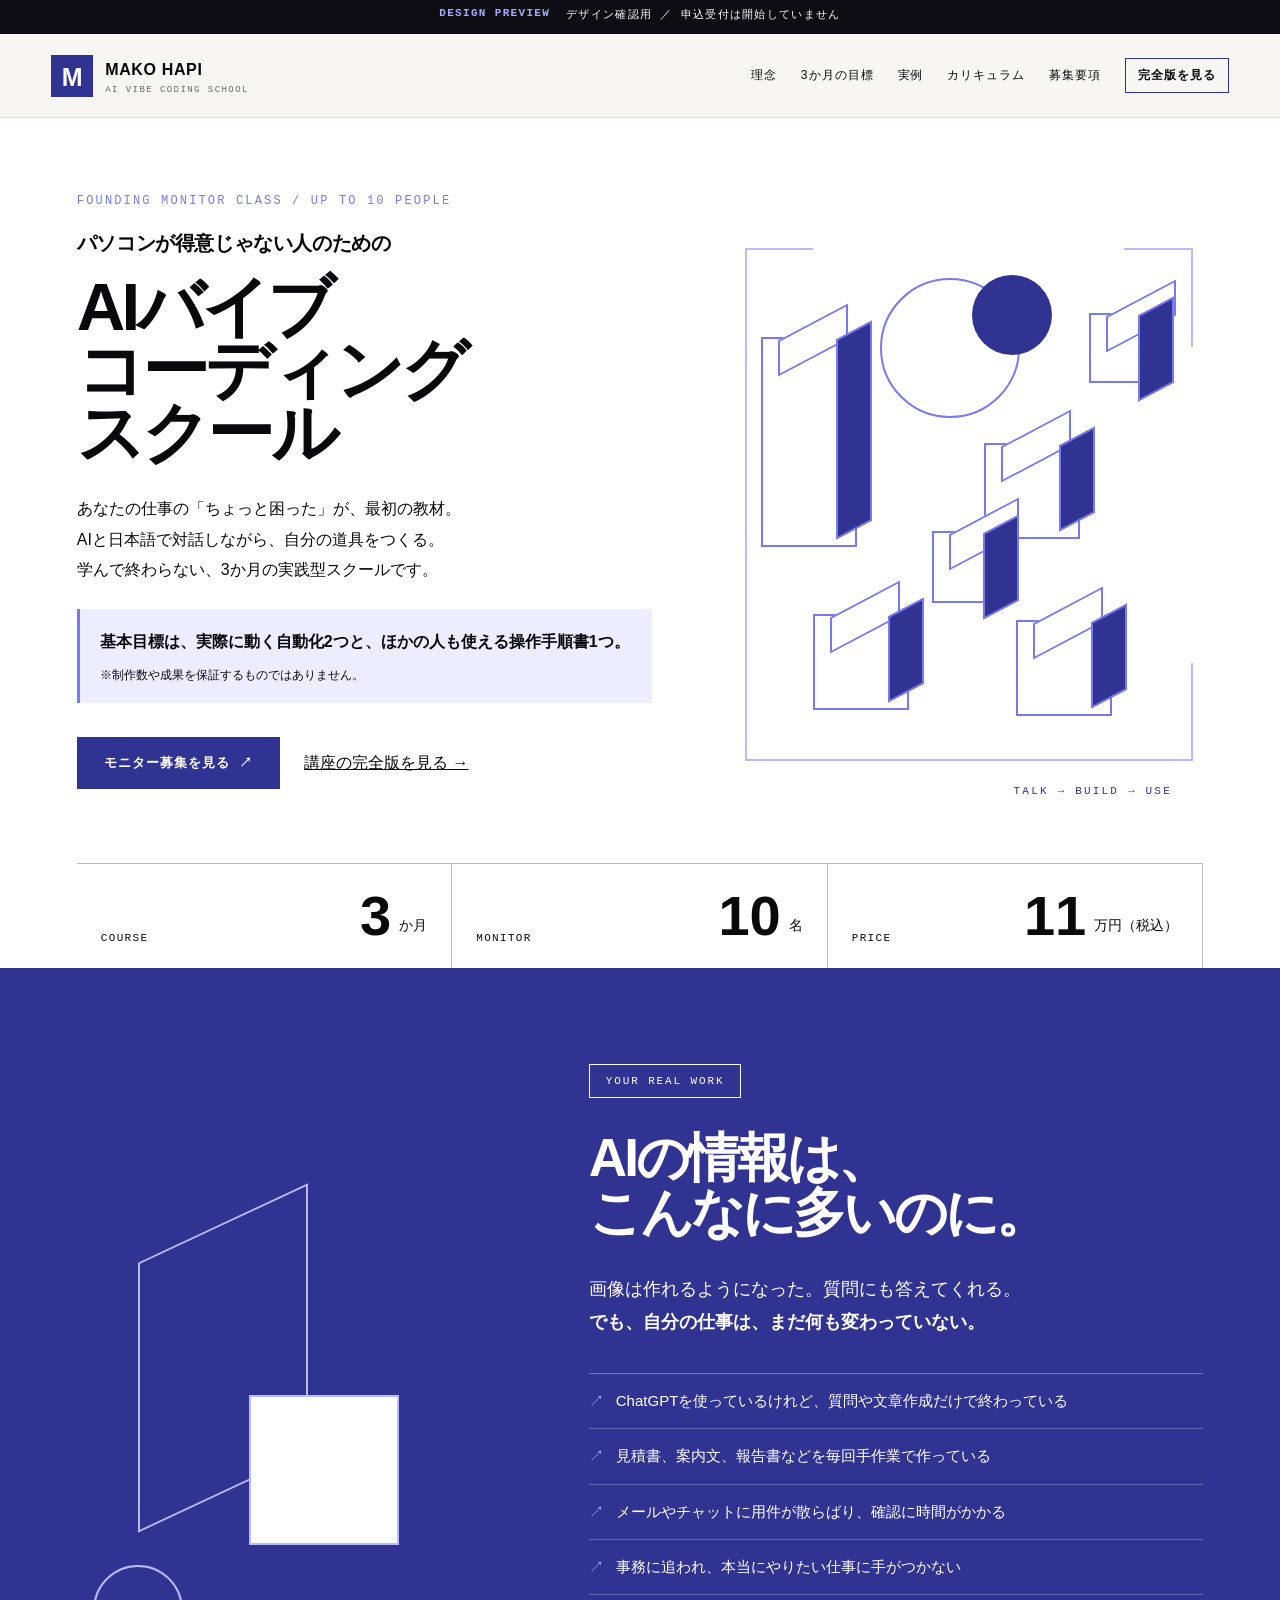
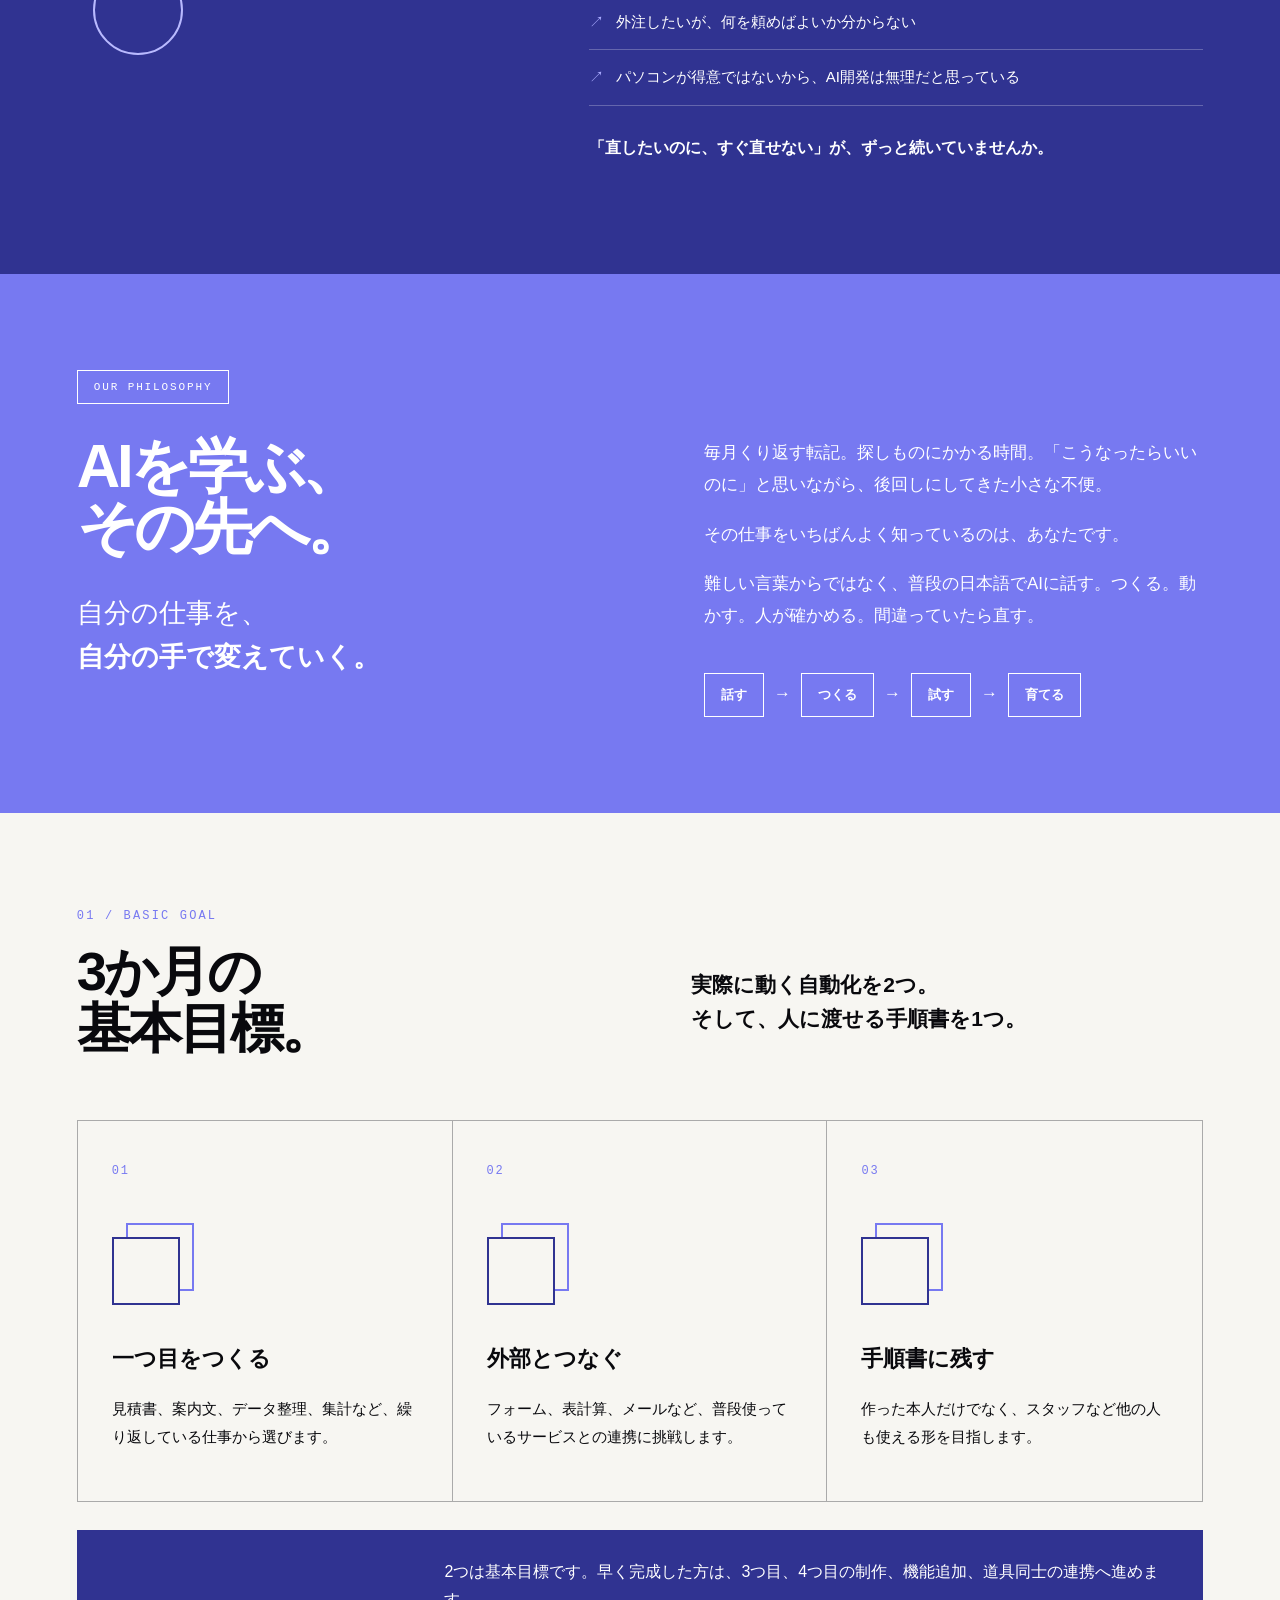
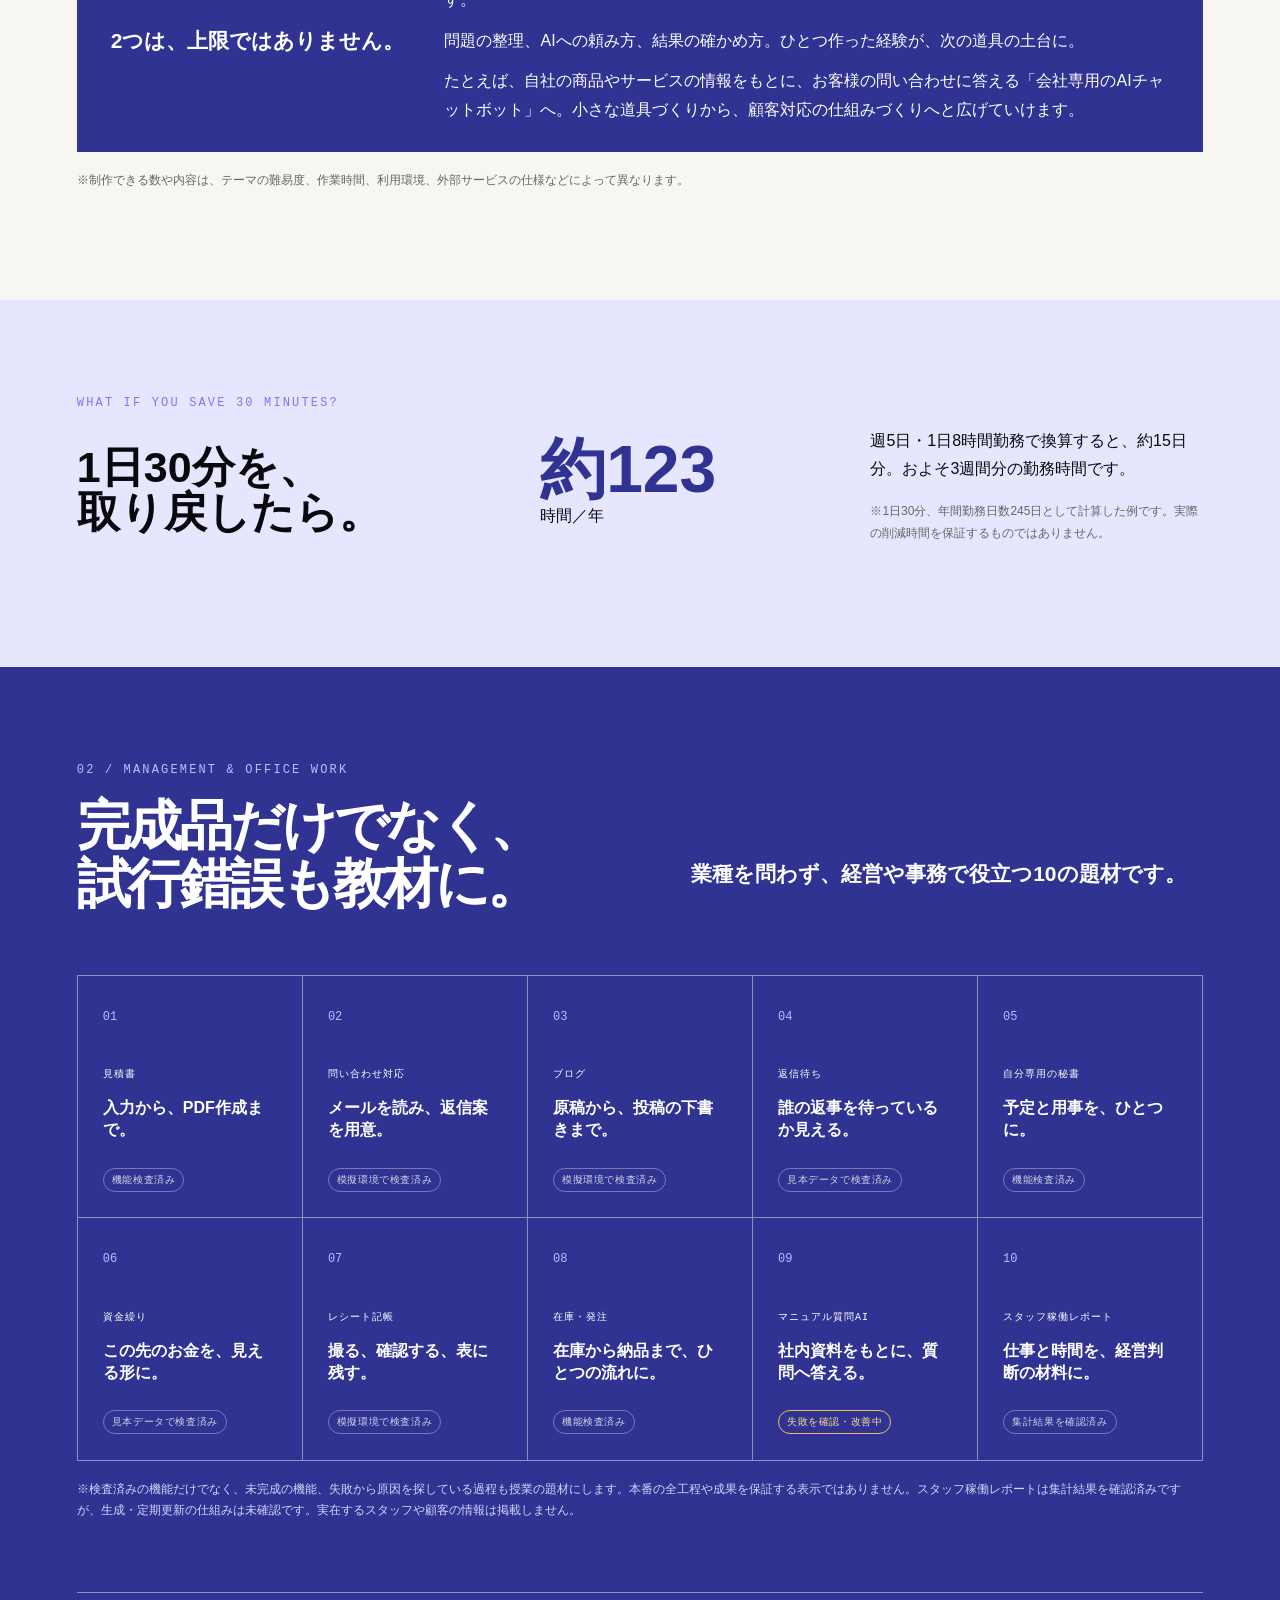
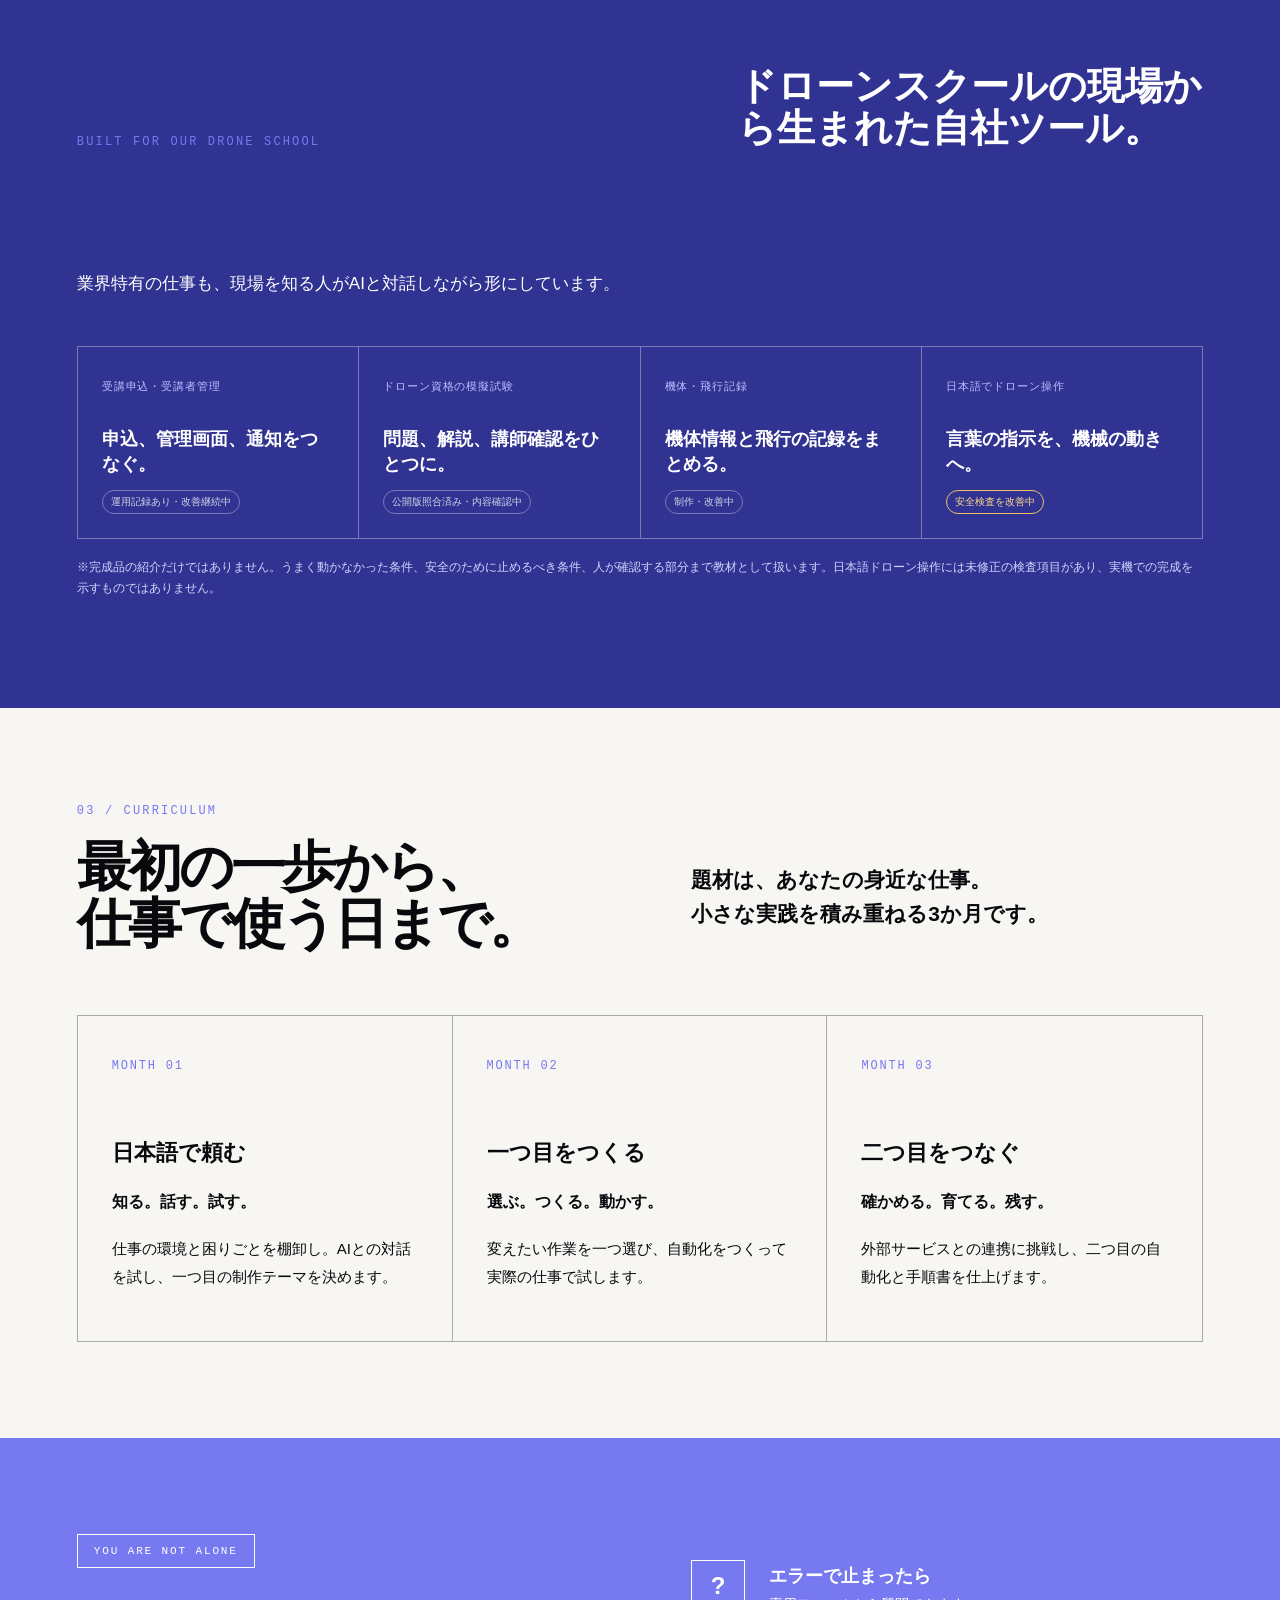
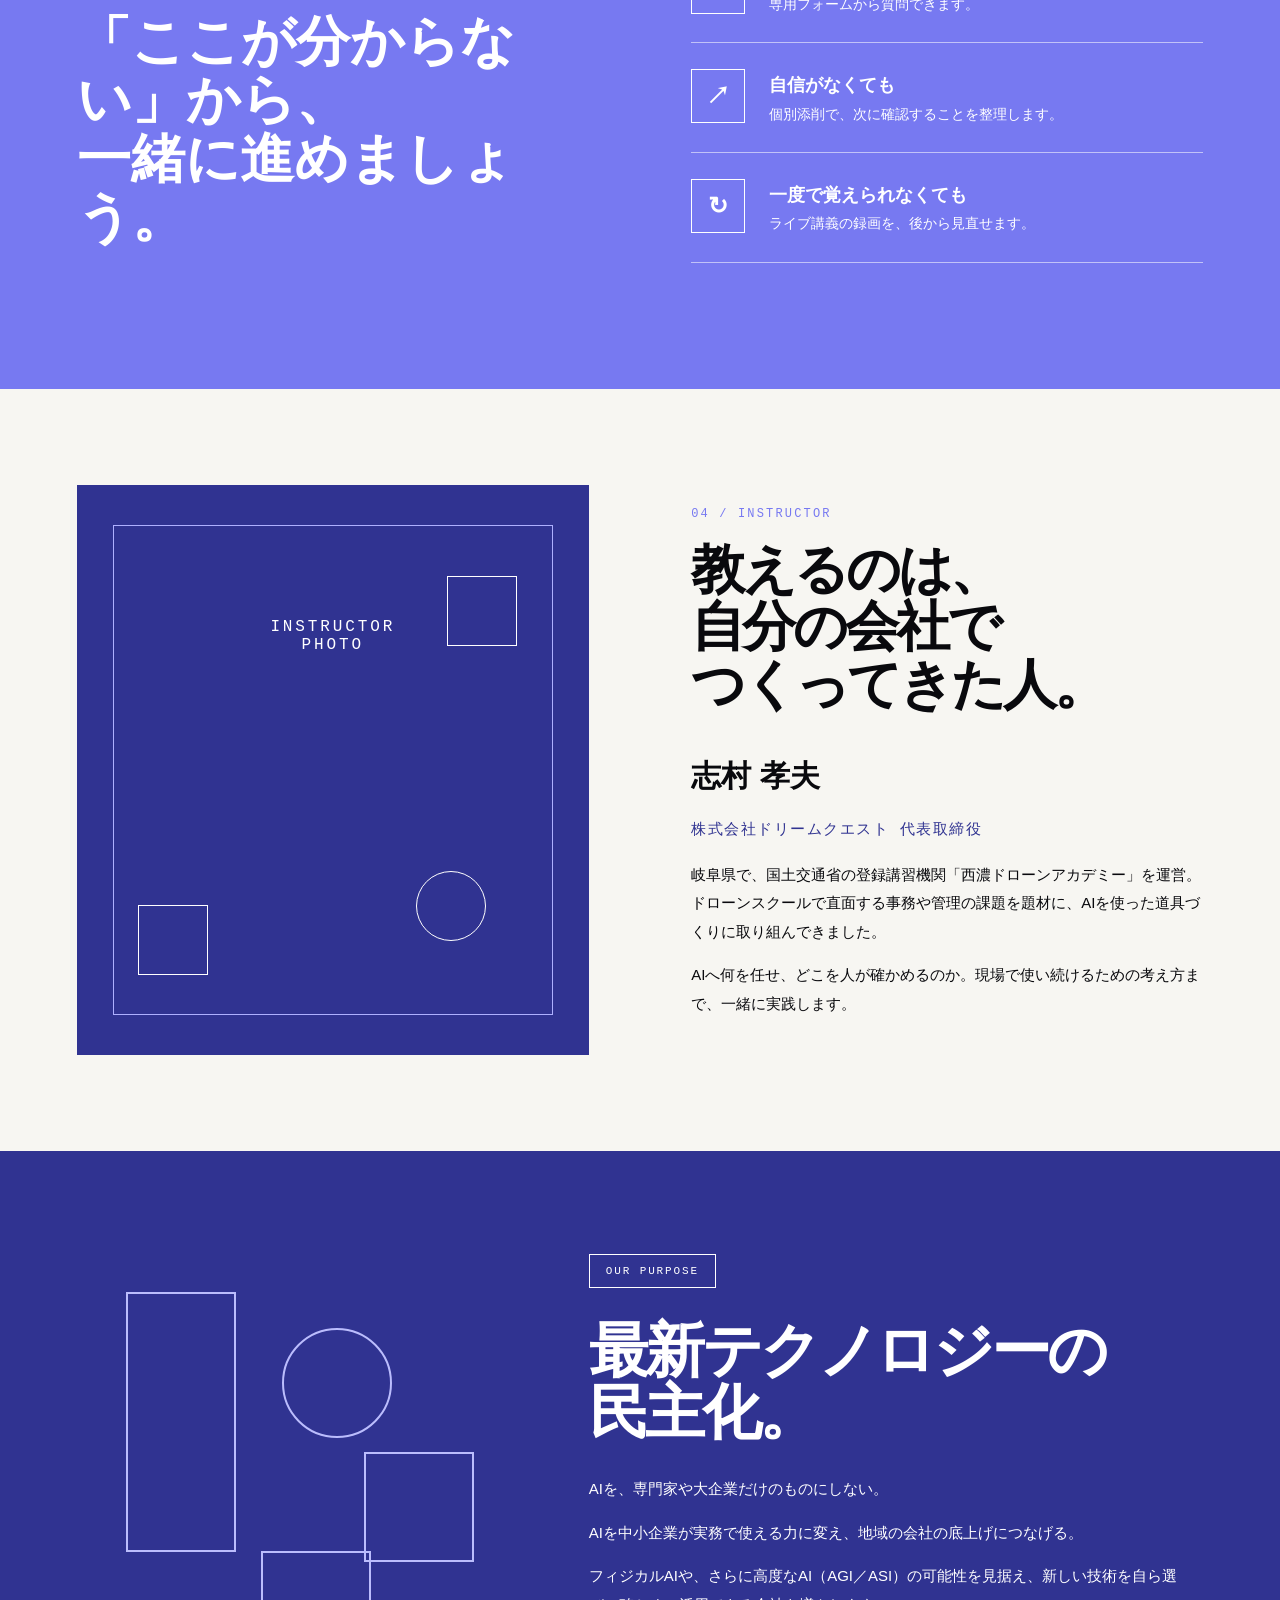
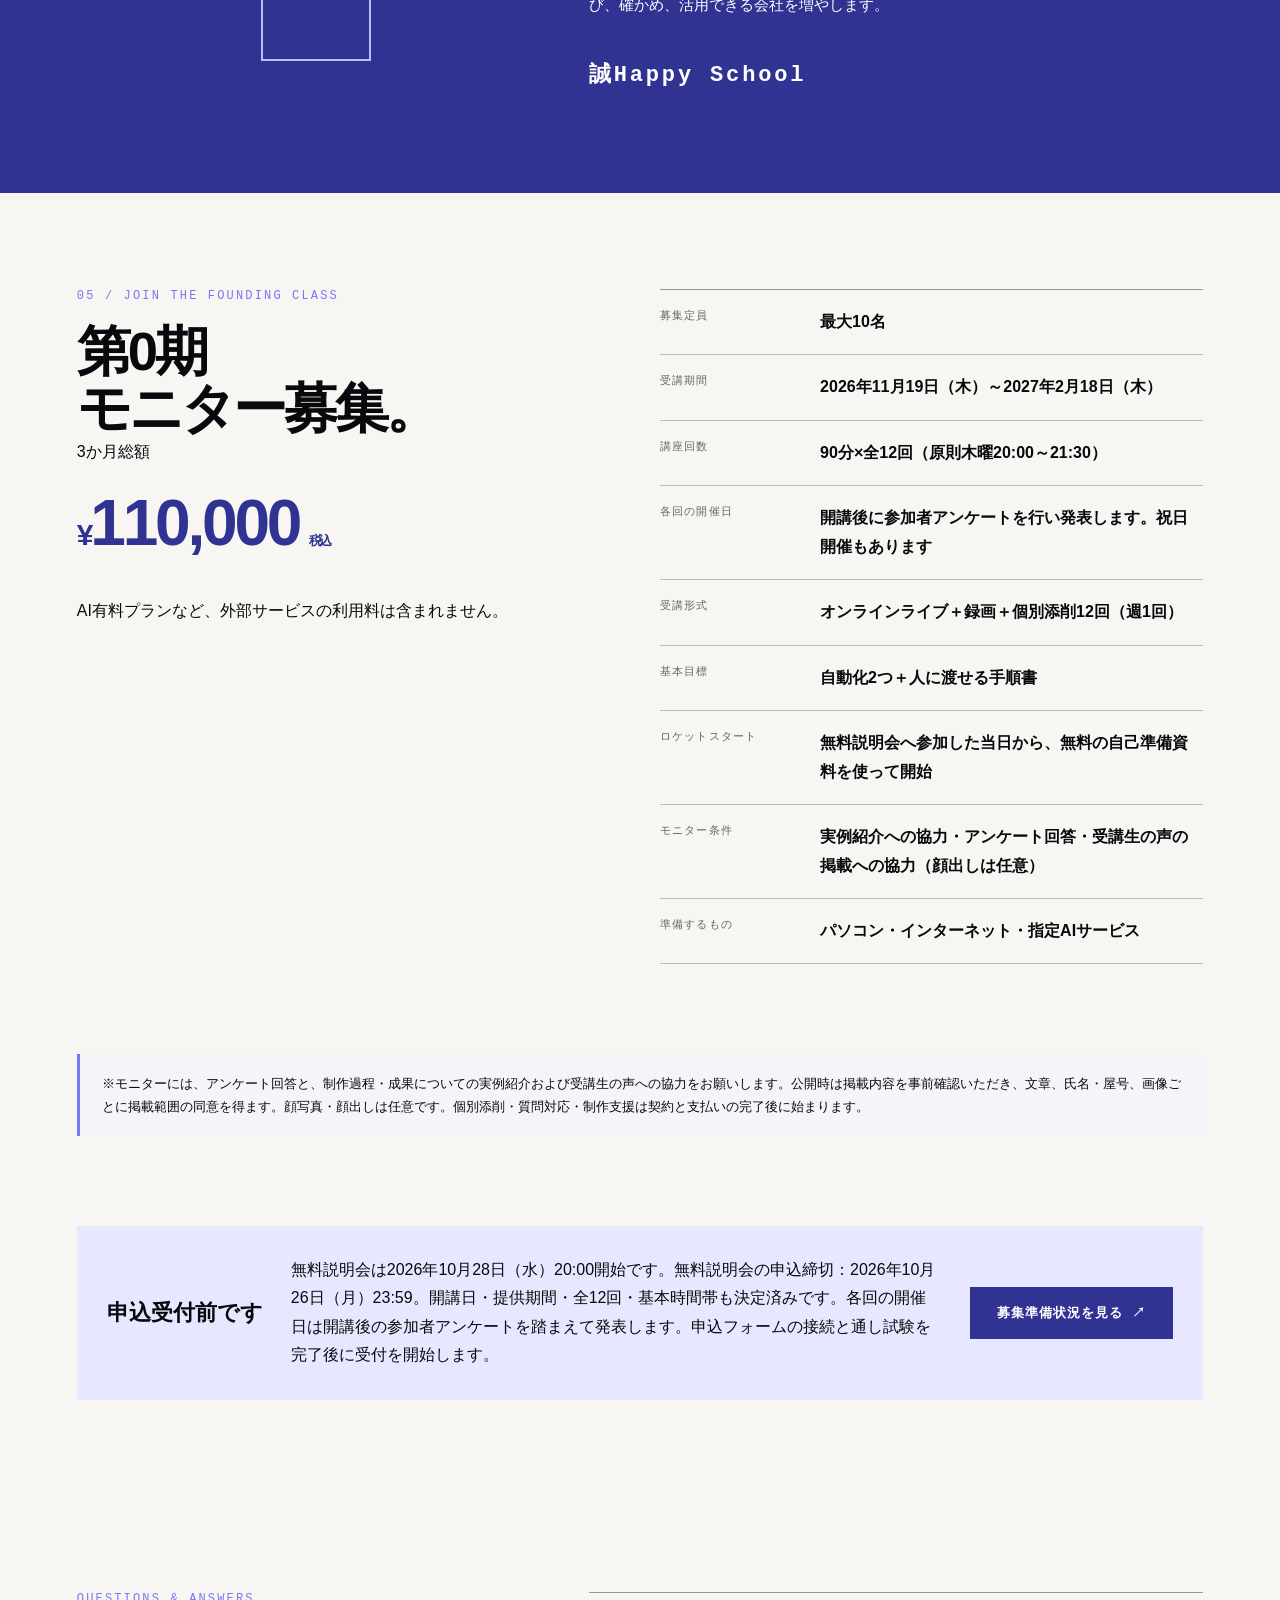
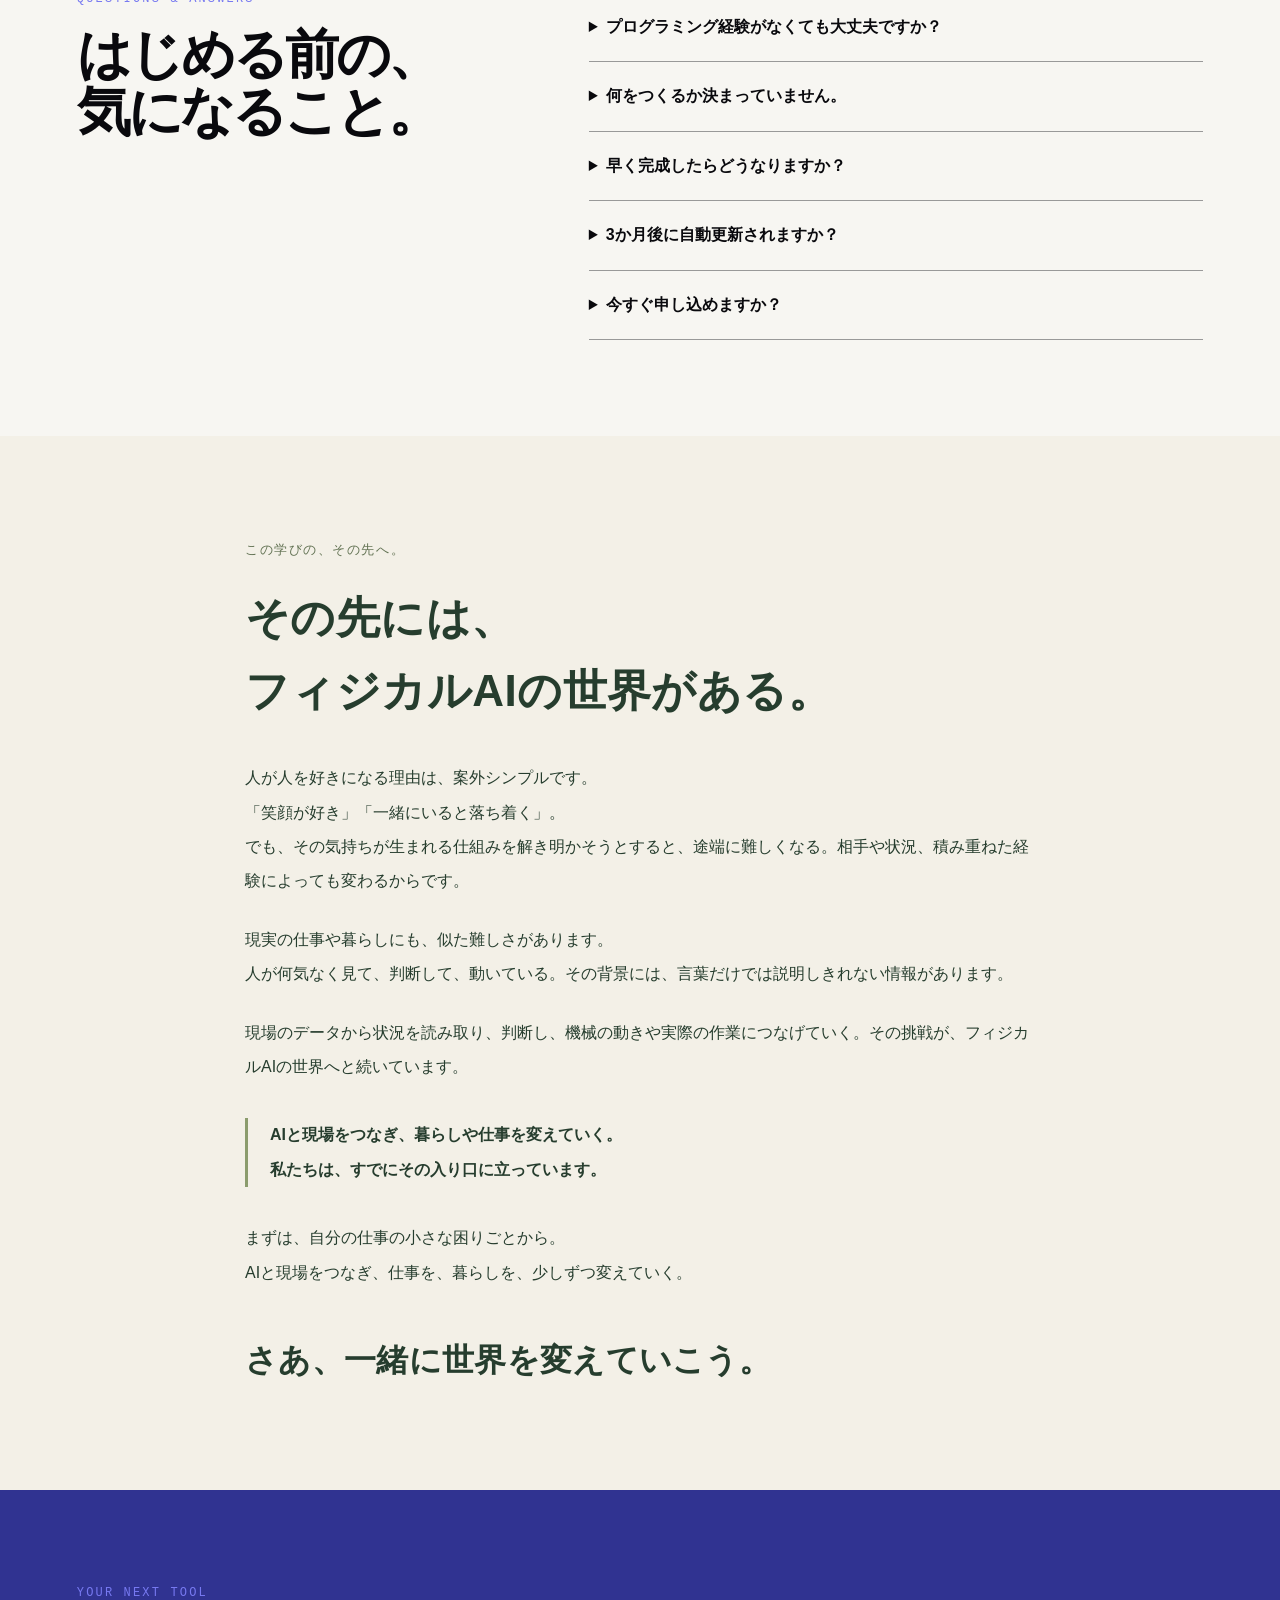
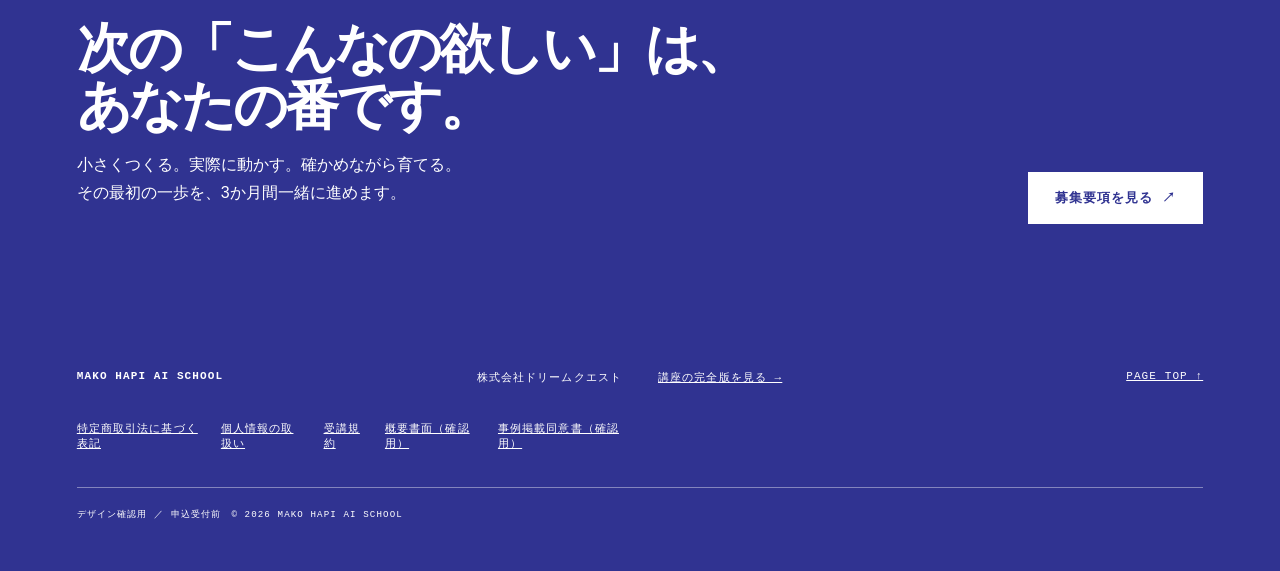
==== commit 033521d0: "lp: separate office examples from drone school tools" ====
--- a/index.html
+++ b/index.html
@@ -37,8 +37,9 @@
     </section>
     <section class="time-band"><div><div class="eyebrow">WHAT IF YOU SAVE 30 MINUTES?</div><h2>1日30分を、<br>取り戻したら。</h2></div><div class="time-number"><b>約123</b><span>時間／年</span></div><div><p>週5日・1日8時間勤務で換算すると、約15日分。およそ3週間分の勤務時間です。</p><p class="annotation">※1日30分、年間勤務日数245日として計算した例です。実際の削減時間を保証するものではありません。</p></div></section>
     <section class="cases dark-section" id="cases">
-      <div class="section-title-row light"><div><div class="eyebrow">02 / MADE IN OUR BUSINESS</div><h2 class="cases-title"><span>「あったらいいな」を、</span><span>自分たちの現場で。</span></h2></div><p>講師の会社で取り組んできた、10の題材です。</p></div>
-      <div class="cases-grid"><article><b>01</b><span>見積書</span><h3>入力から、PDF作成まで。</h3><em>機能検査済み</em></article><article><b>02</b><span>問い合わせ対応</span><h3>メールを読み、返信案を用意。</h3><em>模擬環境で検査済み</em></article><article><b>03</b><span>ブログ</span><h3>原稿から、投稿の下書きまで。</h3><em>模擬環境で検査済み</em></article><article><b>04</b><span>返信待ち</span><h3>誰の返事を待っているか見える。</h3><em>見本データで検査済み</em></article><article><b>05</b><span>自分専用の秘書</span><h3>予定と用事を、ひとつに。</h3><em>機能検査済み</em></article><article><b>06</b><span>資金繰り</span><h3>この先のお金を、見える形に。</h3><em>見本データで検査済み</em></article><article><b>07</b><span>レシート記帳</span><h3>撮る、確認する、表に残す。</h3><em>模擬環境で検査済み</em></article><article><b>08</b><span>在庫・発注</span><h3>在庫から納品まで、ひとつの流れに。</h3><em>機能検査済み</em></article><article><b>09</b><span>マニュアル質問AI</span><h3>社内資料をもとに、質問へ答える。</h3><em class="case-status-progress">改善中</em></article><article><b>10</b><span>日本語でドローン操作</span><h3>言葉の指示を、機械の動きへ。</h3><em class="case-status-progress">安全検査を改善中</em></article></div><p class="annotation light-note">※2026年10月17日に、外部サービスと実業務データを使わない隔離環境で確認した範囲です。「検査済み」は本番の全工程や成果を保証する表示ではありません。マニュアル質問AIと日本語ドローン操作には未修正の検査項目があり、改善中です。</p>
+      <div class="section-title-row light"><div><div class="eyebrow">02 / MANAGEMENT &amp; OFFICE WORK</div><h2 class="cases-title"><span>完成品だけでなく、</span><span>試行錯誤も教材に。</span></h2></div><p>業種を問わず、経営や事務で役立つ10の題材です。</p></div>
+      <div class="cases-grid"><article><b>01</b><span>見積書</span><h3>入力から、PDF作成まで。</h3><em>機能検査済み</em></article><article><b>02</b><span>問い合わせ対応</span><h3>メールを読み、返信案を用意。</h3><em>模擬環境で検査済み</em></article><article><b>03</b><span>ブログ</span><h3>原稿から、投稿の下書きまで。</h3><em>模擬環境で検査済み</em></article><article><b>04</b><span>返信待ち</span><h3>誰の返事を待っているか見える。</h3><em>見本データで検査済み</em></article><article><b>05</b><span>自分専用の秘書</span><h3>予定と用事を、ひとつに。</h3><em>機能検査済み</em></article><article><b>06</b><span>資金繰り</span><h3>この先のお金を、見える形に。</h3><em>見本データで検査済み</em></article><article><b>07</b><span>レシート記帳</span><h3>撮る、確認する、表に残す。</h3><em>模擬環境で検査済み</em></article><article><b>08</b><span>在庫・発注</span><h3>在庫から納品まで、ひとつの流れに。</h3><em>機能検査済み</em></article><article><b>09</b><span>マニュアル質問AI</span><h3>社内資料をもとに、質問へ答える。</h3><em class="case-status-progress">失敗を確認・改善中</em></article><article><b>10</b><span>スタッフ稼働レポート</span><h3>仕事と時間を、経営判断の材料に。</h3><em>集計結果を確認済み</em></article></div><p class="annotation light-note">※検査済みの機能だけでなく、未完成の機能、失敗から原因を探している過程も授業の題材にします。本番の全工程や成果を保証する表示ではありません。スタッフ稼働レポートは集計結果を確認済みですが、生成・定期更新の仕組みは未確認です。実在するスタッフや顧客の情報は掲載しません。</p>
+      <div class="industry-examples"><div class="industry-heading"><div class="eyebrow">BUILT FOR OUR DRONE SCHOOL</div><h3>ドローンスクールの現場から生まれた自社ツール。</h3><p>業界特有の仕事も、現場を知る人がAIと対話しながら形にしています。</p></div><div class="industry-grid"><article><span>受講申込・受講者管理</span><h4>申込、管理画面、通知をつなぐ。</h4><em>運用記録あり・改善継続中</em></article><article><span>ドローン資格の模擬試験</span><h4>問題、解説、講師確認をひとつに。</h4><em>公開版照合済み・内容確認中</em></article><article><span>機体・飛行記録</span><h4>機体情報と飛行の記録をまとめる。</h4><em>制作・改善中</em></article><article><span>日本語でドローン操作</span><h4>言葉の指示を、機械の動きへ。</h4><em class="case-status-progress">安全検査を改善中</em></article></div><p class="annotation light-note">※完成品の紹介だけではありません。うまく動かなかった条件、安全のために止めるべき条件、人が確認する部分まで教材として扱います。日本語ドローン操作には未修正の検査項目があり、実機での完成を示すものではありません。</p></div>
     </section>
     <section class="curriculum white-section" id="curriculum">
       <div class="section-title-row"><div><div class="eyebrow">03 / CURRICULUM</div><h2>最初の一歩から、<br>仕事で使う日まで。</h2></div><p>題材は、あなたの身近な仕事。<br>小さな実践を積み重ねる3か月です。</p></div>
--- a/design.css
+++ b/design.css
@@ -123,3 +123,6 @@
 /* Case verification labels: distinguish tested scope from work still in progress. */
 .cases-grid article em{display:inline-block;margin-top:10px;padding:4px 8px;border:1px solid rgba(255,255,255,.34);border-radius:999px;color:rgba(255,255,255,.78);font:normal 10px var(--mono);letter-spacing:.06em}
 .cases-grid article .case-status-progress{border-color:#f0bf66;color:#ffd990}
+.industry-examples{margin-top:70px;padding-top:56px;border-top:1px solid rgba(255,255,255,.45)}.industry-heading{display:grid;grid-template-columns:1.2fr 1fr;gap:8vw;align-items:end;margin-bottom:30px}.industry-heading h3{font-size:clamp(28px,3vw,46px);line-height:1.1;margin:16px 0 0}.industry-heading p{font-size:17px}.industry-grid{display:grid;grid-template-columns:repeat(4,1fr);border-top:1px solid rgba(255,255,255,.35);border-left:1px solid rgba(255,255,255,.35)}.industry-grid article{padding:24px;min-height:190px;border-right:1px solid rgba(255,255,255,.35);border-bottom:1px solid rgba(255,255,255,.35)}.industry-grid span{font:11px var(--mono);letter-spacing:.08em;color:#bdbdff}.industry-grid h4{font-size:18px;line-height:1.4;margin:28px 0 0}.industry-grid em{display:inline-block;margin-top:12px;padding:4px 8px;border:1px solid rgba(255,255,255,.34);border-radius:999px;color:rgba(255,255,255,.78);font:normal 10px var(--mono)}.industry-grid .case-status-progress{border-color:#f0bf66;color:#ffd990}
+@media(max-width:900px){.industry-heading{grid-template-columns:1fr}.industry-grid{grid-template-columns:repeat(2,1fr)}}
+@media(max-width:560px){.industry-examples{margin-top:48px;padding-top:42px}.industry-grid{grid-template-columns:1fr}.industry-grid article{min-height:150px}}
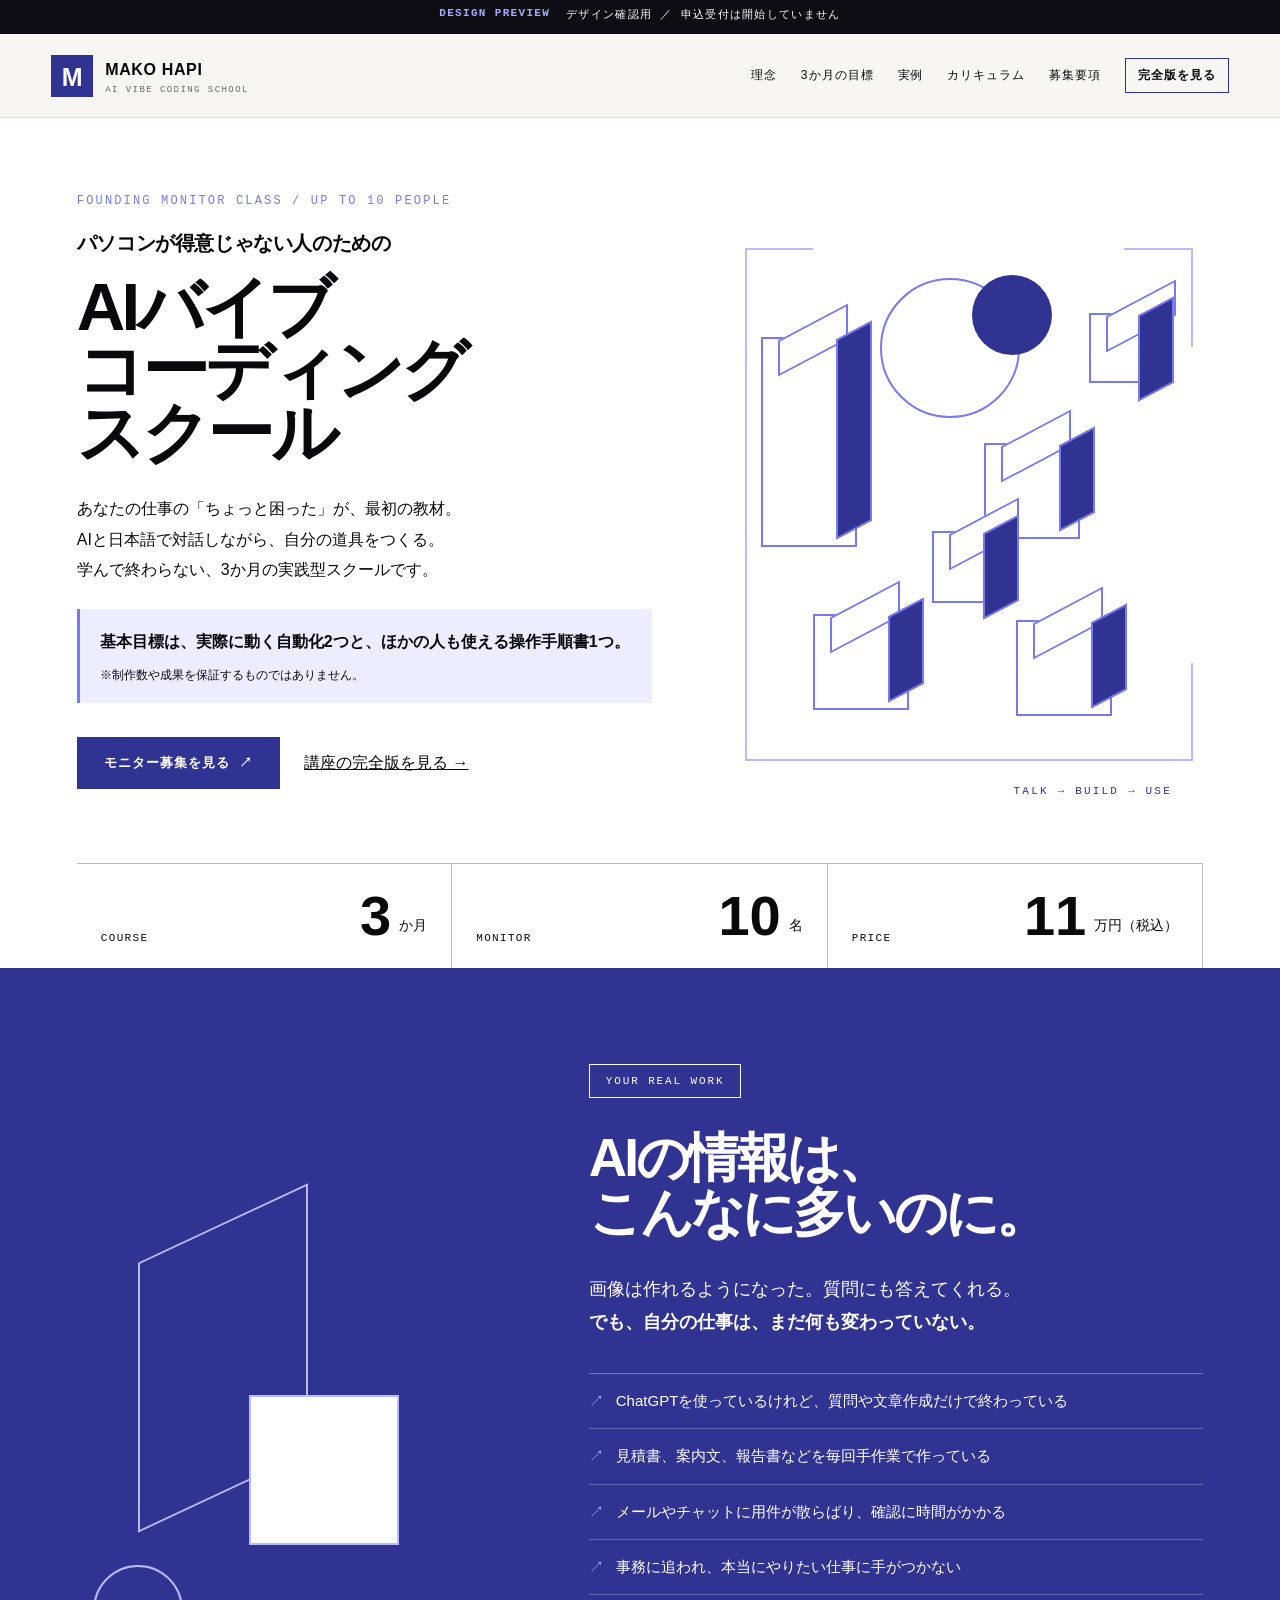
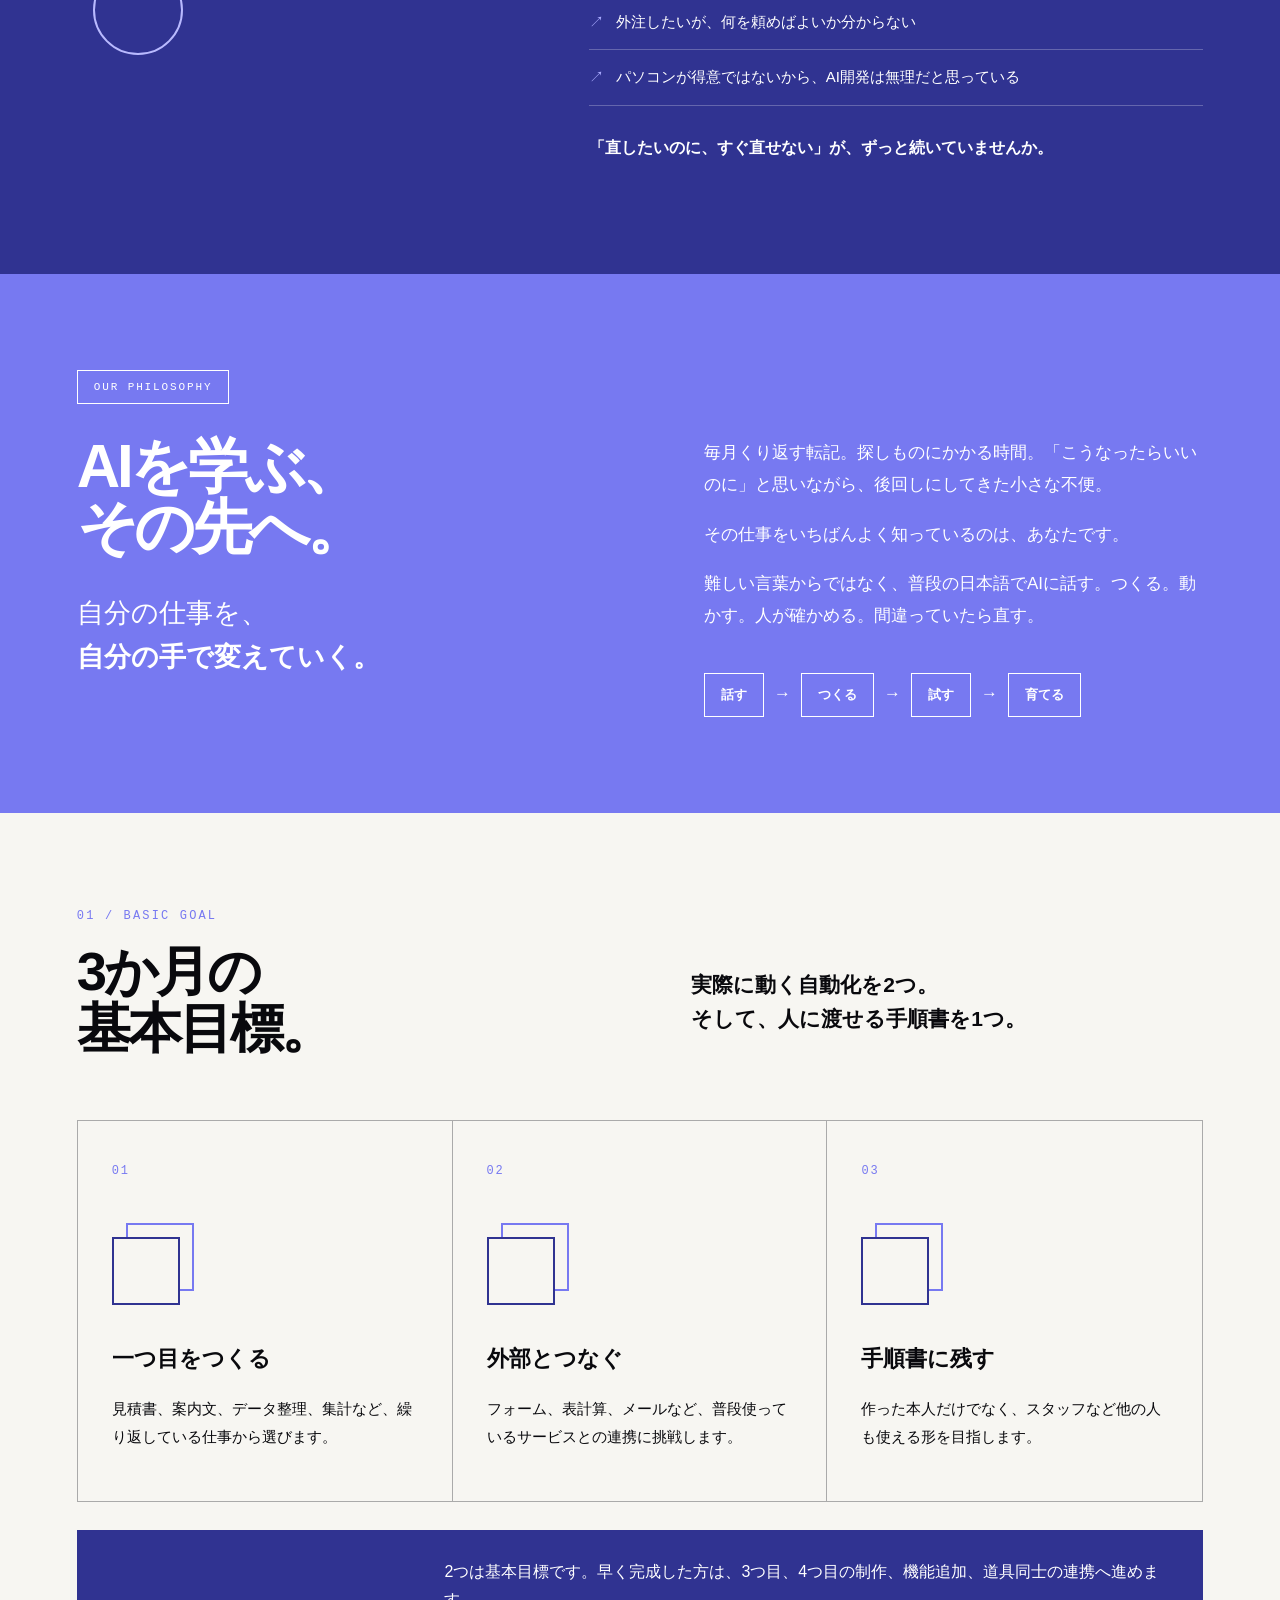
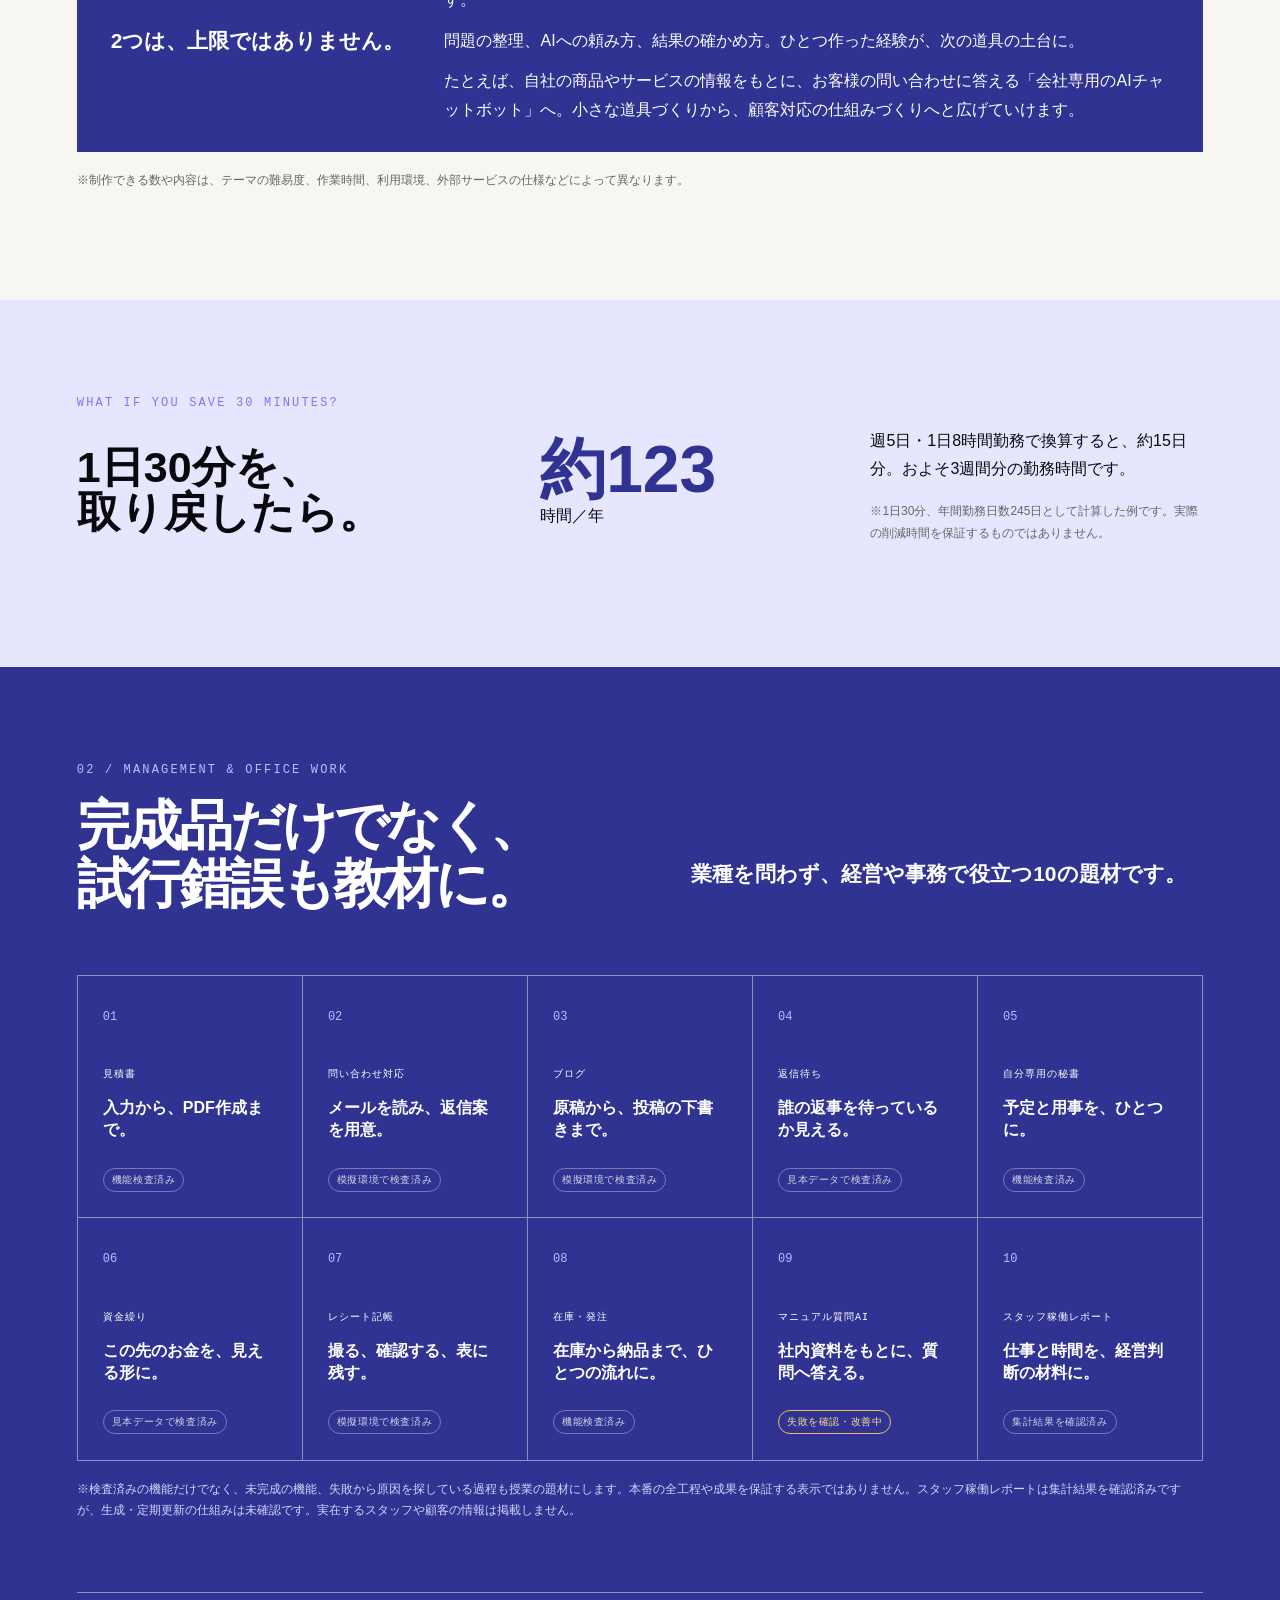
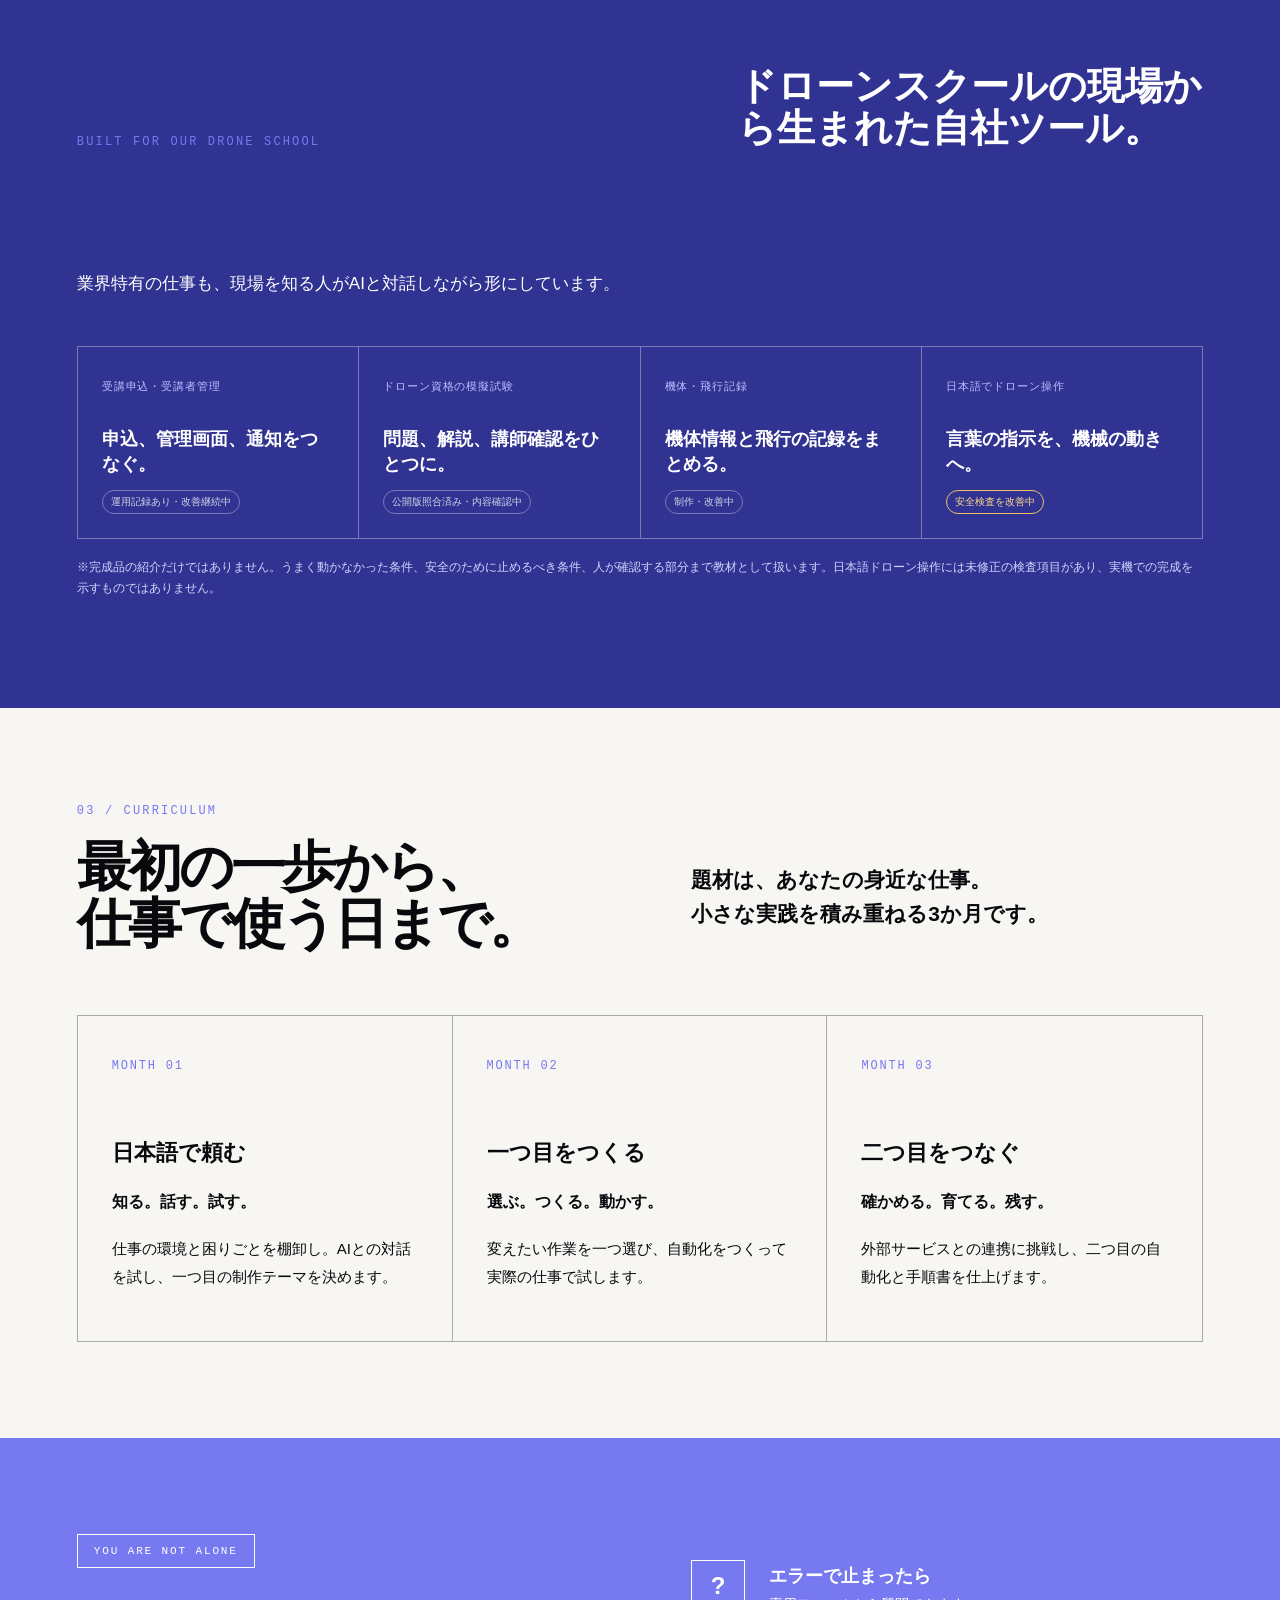
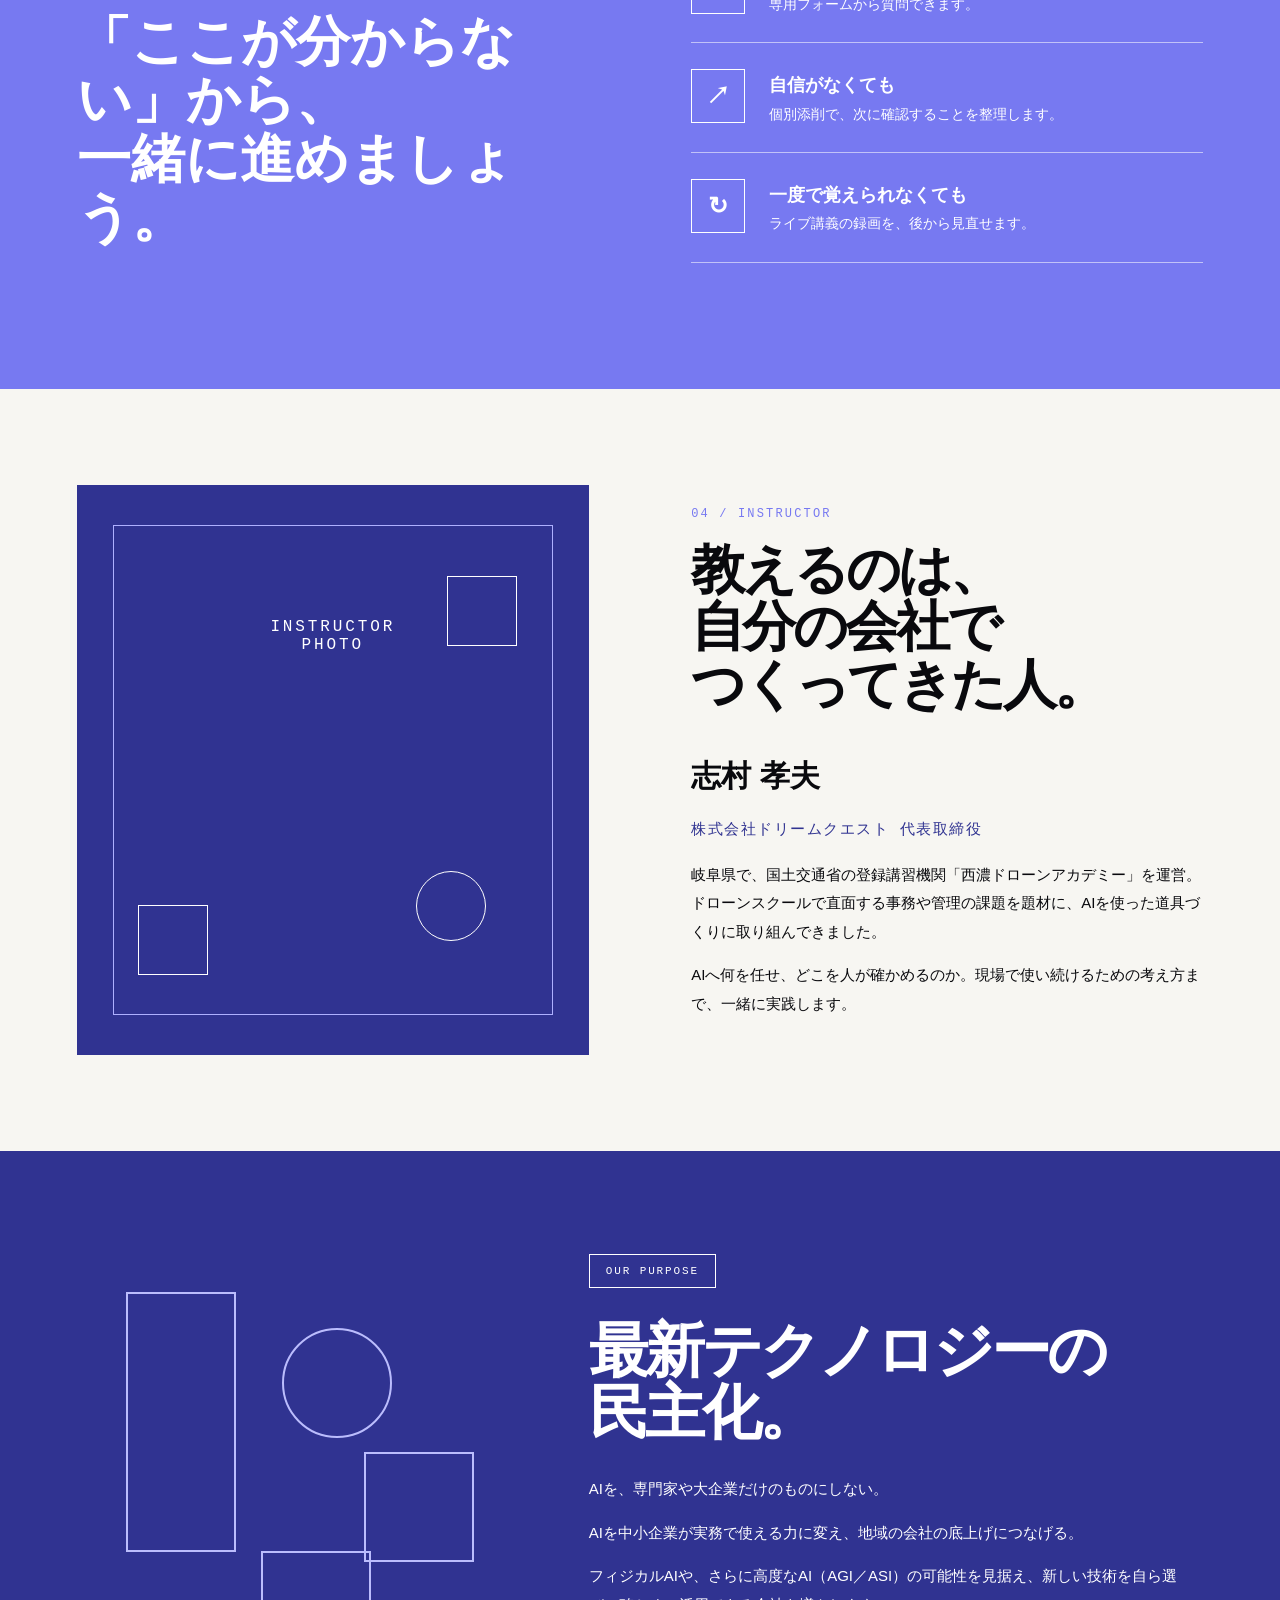
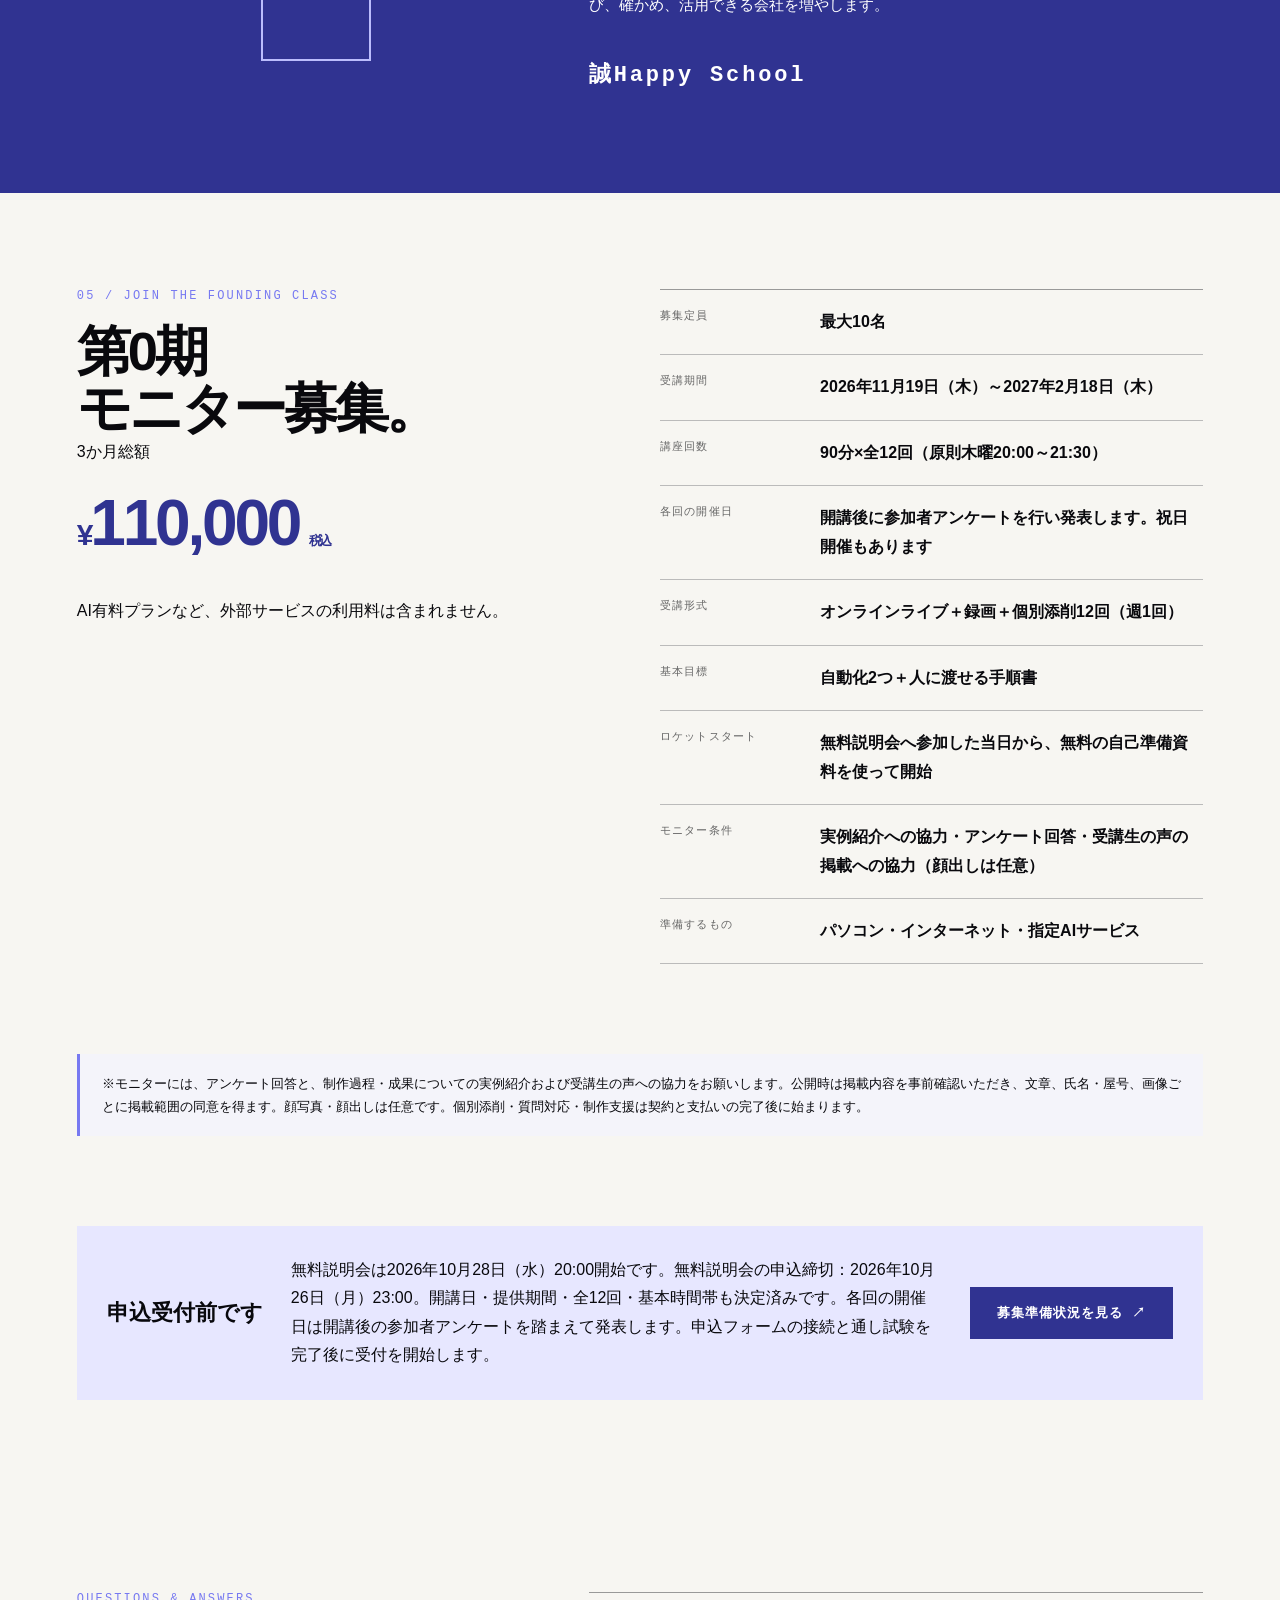
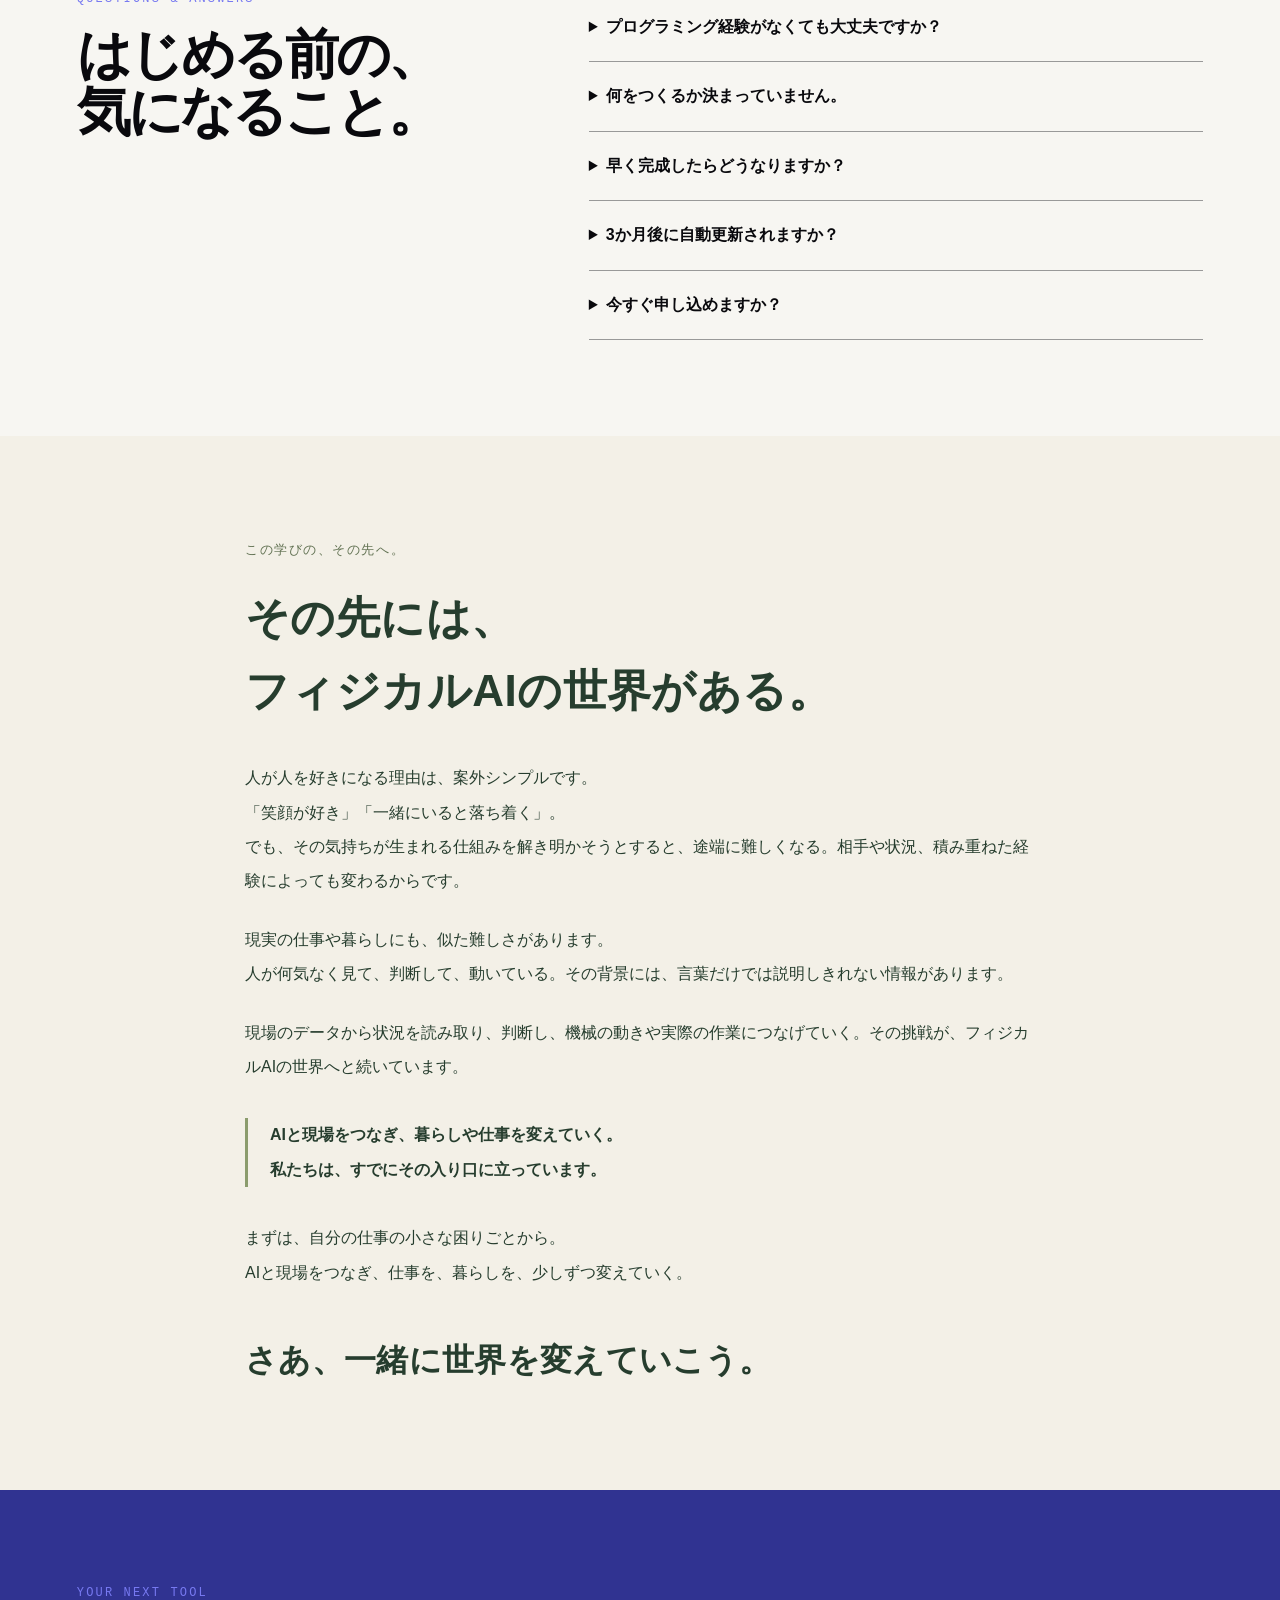
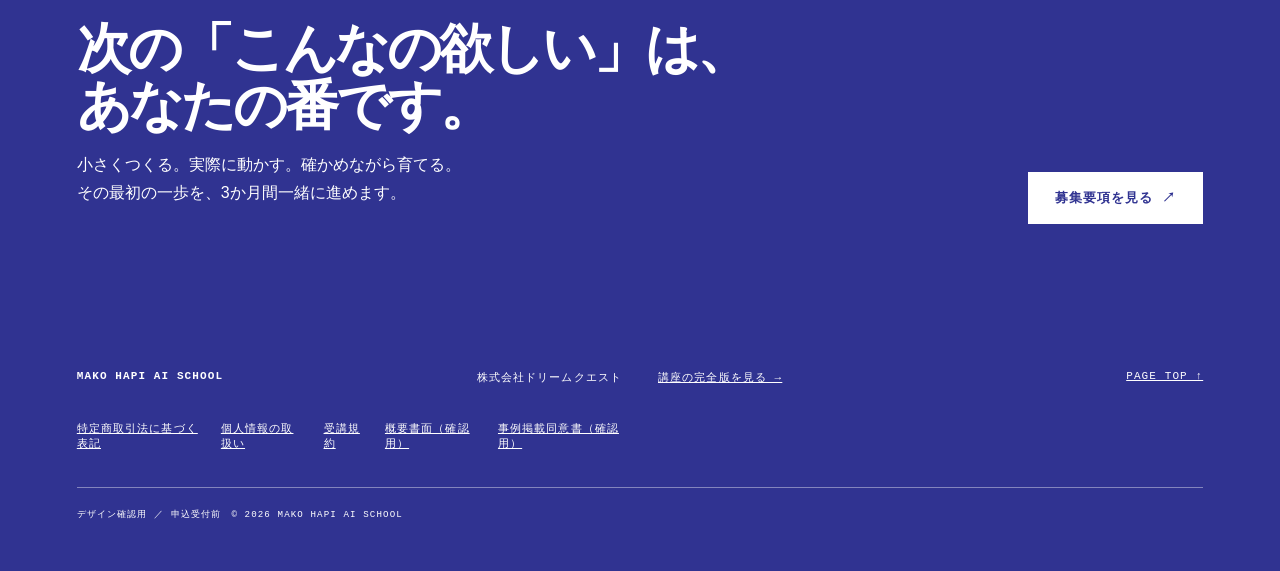
==== commit 7a3ca0a2: "briefing deadline display: 10/26 23:59 -> 23:00 (match UTAGE hour-level limit) Co-Authored-By: Claud" ====
--- a/index.html
+++ b/index.html
@@ -52,7 +52,7 @@
       <div class="price-side"><div class="eyebrow">05 / JOIN THE FOUNDING CLASS</div><h2>第0期<br>モニター募集。</h2><span>3か月総額</span><div class="price"><small>¥</small>110,000<em>税込</em></div><p>AI有料プランなど、外部サービスの利用料は含まれません。</p></div>
       <dl><div><dt>募集定員</dt><dd>最大10名</dd></div><div><dt>受講期間</dt><dd>2026年11月19日（木）～2027年2月18日（木）</dd></div><div><dt>講座回数</dt><dd>90分×全12回（原則木曜20:00～21:30）</dd></div><div><dt>各回の開催日</dt><dd>開講後に参加者アンケートを行い発表します。祝日開催もあります</dd></div><div><dt>受講形式</dt><dd>オンラインライブ＋録画＋個別添削12回（週1回）</dd></div><div><dt>基本目標</dt><dd>自動化2つ＋人に渡せる手順書</dd></div><div><dt>ロケットスタート</dt><dd>無料説明会へ参加した当日から、無料の自己準備資料を使って開始</dd></div><div><dt>モニター条件</dt><dd>実例紹介への協力・アンケート回答・受講生の声の掲載への協力（顔出しは任意）</dd></div><div><dt>準備するもの</dt><dd>パソコン・インターネット・指定AIサービス</dd></div></dl>
       <p class="consent-note">※モニターには、アンケート回答と、制作過程・成果についての実例紹介および受講生の声への協力をお願いします。公開時は掲載内容を事前確認いただき、文章、氏名・屋号、画像ごとに掲載範囲の同意を得ます。顔写真・顔出しは任意です。個別添削・質問対応・制作支援は契約と支払いの完了後に始まります。</p>
-      <div class="requirements-note"><b>申込受付前です</b><p>無料説明会は2026年10月28日（水）20:00開始です。無料説明会の申込締切：2026年10月26日（月）23:59。開講日・提供期間・全12回・基本時間帯も決定済みです。各回の開催日は開講後の参加者アンケートを踏まえて発表します。申込フォームの接続と通し試験を完了後に受付を開始します。</p><button class="button" id="apply-button" data-track="lp_preview_status">募集準備状況を見る ↗</button></div>
+      <div class="requirements-note"><b>申込受付前です</b><p>無料説明会は2026年10月28日（水）20:00開始です。無料説明会の申込締切：2026年10月26日（月）23:00。開講日・提供期間・全12回・基本時間帯も決定済みです。各回の開催日は開講後の参加者アンケートを踏まえて発表します。申込フォームの接続と通し試験を完了後に受付を開始します。</p><button class="button" id="apply-button" data-track="lp_preview_status">募集準備状況を見る ↗</button></div>
     </section>
     <section class="faq white-section"><div><div class="eyebrow">QUESTIONS & ANSWERS</div><h2>はじめる前の、<br>気になること。</h2></div><div><details><summary>プログラミング経験がなくても大丈夫ですか？</summary><p>専門的なプログラミング経験は前提にしていません。日本語でAIに頼むところから始めます。文字入力やファイル保存などの基本操作は必要です。</p></details><details><summary>何をつくるか決まっていません。</summary><p>毎月繰り返している作業や、手間に感じていることを棚卸しするところから始めます。</p></details><details><summary>早く完成したらどうなりますか？</summary><p>2つは上限ではありません。3つ目以降の制作、機能追加、外部サービスとの連携へ進めます。</p></details><details><summary>3か月後に自動更新されますか？</summary><p>自動更新はありません。希望する方だけ、別途「卒業後サポート」へ申し込みます。</p></details><details><summary>今すぐ申し込めますか？</summary><p>現在はデザイン確認用です。日程・募集条件・必要書面を整えてから申込受付を開始します。</p></details></div></section>
     <section class="physical-vision" id="physical-ai" aria-labelledby="physical-ai-title"><div class="vision-reading">
@@ -69,7 +69,7 @@
     <section class="final-cta dark-section" id="entry"><div><div class="eyebrow">YOUR NEXT TOOL</div><h2>次の「こんなの欲しい」は、<br>あなたの番です。</h2><p>小さくつくる。実際に動かす。確かめながら育てる。<br>その最初の一歩を、3か月間一緒に進めます。</p></div><a class="button light-button" href="#requirements">募集要項を見る ↗</a></section>
   </main>
   <footer><div><b>MAKO HAPI AI SCHOOL</b><span>株式会社ドリームクエスト</span></div><div><a href="complete.html">講座の完全版を見る →</a><a href="#top">PAGE TOP ↑</a></div><div><a href="tokushoho.html">特定商取引法に基づく表記</a><a href="privacy.html">個人情報の取扱い</a><a href="terms.html">受講規約</a><a href="gaiyo_shomen.html">概要書面（確認用）</a><a href="monitor_consent.html">事例掲載同意書（確認用）</a></div><small>デザイン確認用 ／ 申込受付前　© 2026 MAKO HAPI AI SCHOOL</small></footer>
-  <dialog id="preview-dialog"><div class="eyebrow">DESIGN PREVIEW</div><h2>申込受付は、まだ始まっていません。</h2><p>無料説明会は2026年10月28日（水）20:00開始です。無料説明会の申込締切：2026年10月26日（月）23:59。各回の開催日は開講後の参加者アンケートを踏まえて発表します。申込・決済導線の通し試験を終えてから受付を開始します。</p><p><a href="application-flow.html" data-track="lp_dialog_flow">申込準備の流れを見る →</a></p><form method="dialog"><button class="button">ページに戻る ↗</button></form></dialog>
+  <dialog id="preview-dialog"><div class="eyebrow">DESIGN PREVIEW</div><h2>申込受付は、まだ始まっていません。</h2><p>無料説明会は2026年10月28日（水）20:00開始です。無料説明会の申込締切：2026年10月26日（月）23:00。各回の開催日は開講後の参加者アンケートを踏まえて発表します。申込・決済導線の通し試験を終えてから受付を開始します。</p><p><a href="application-flow.html" data-track="lp_dialog_flow">申込準備の流れを見る →</a></p><form method="dialog"><button class="button">ページに戻る ↗</button></form></dialog>
   <script>
     const menuButton=document.querySelector('.menu-button'),navigation=document.querySelector('#main-nav');
     menuButton.addEventListener('click',()=>{const open=menuButton.getAttribute('aria-expanded')!=='true';menuButton.setAttribute('aria-expanded',String(open));navigation.classList.toggle('open',open);menuButton.textContent=open?'CLOSE −':'MENU ＋';});
